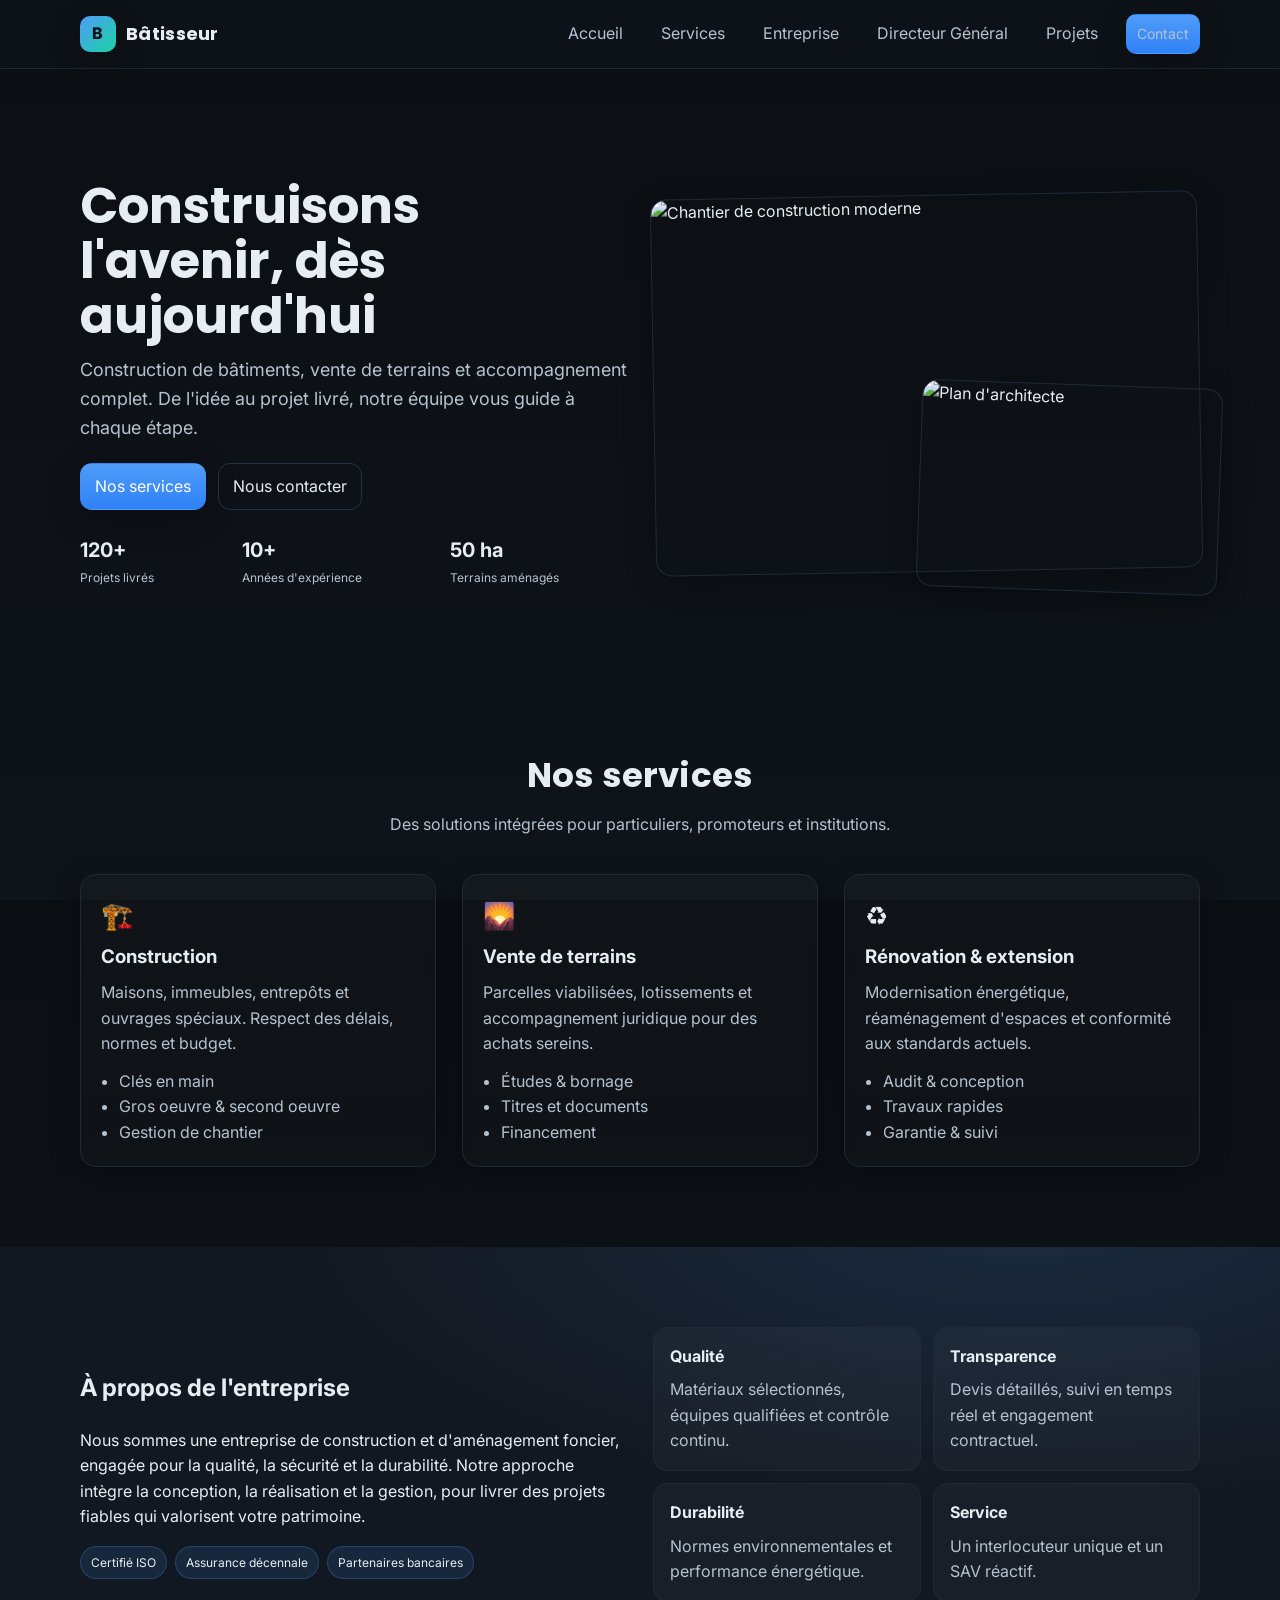
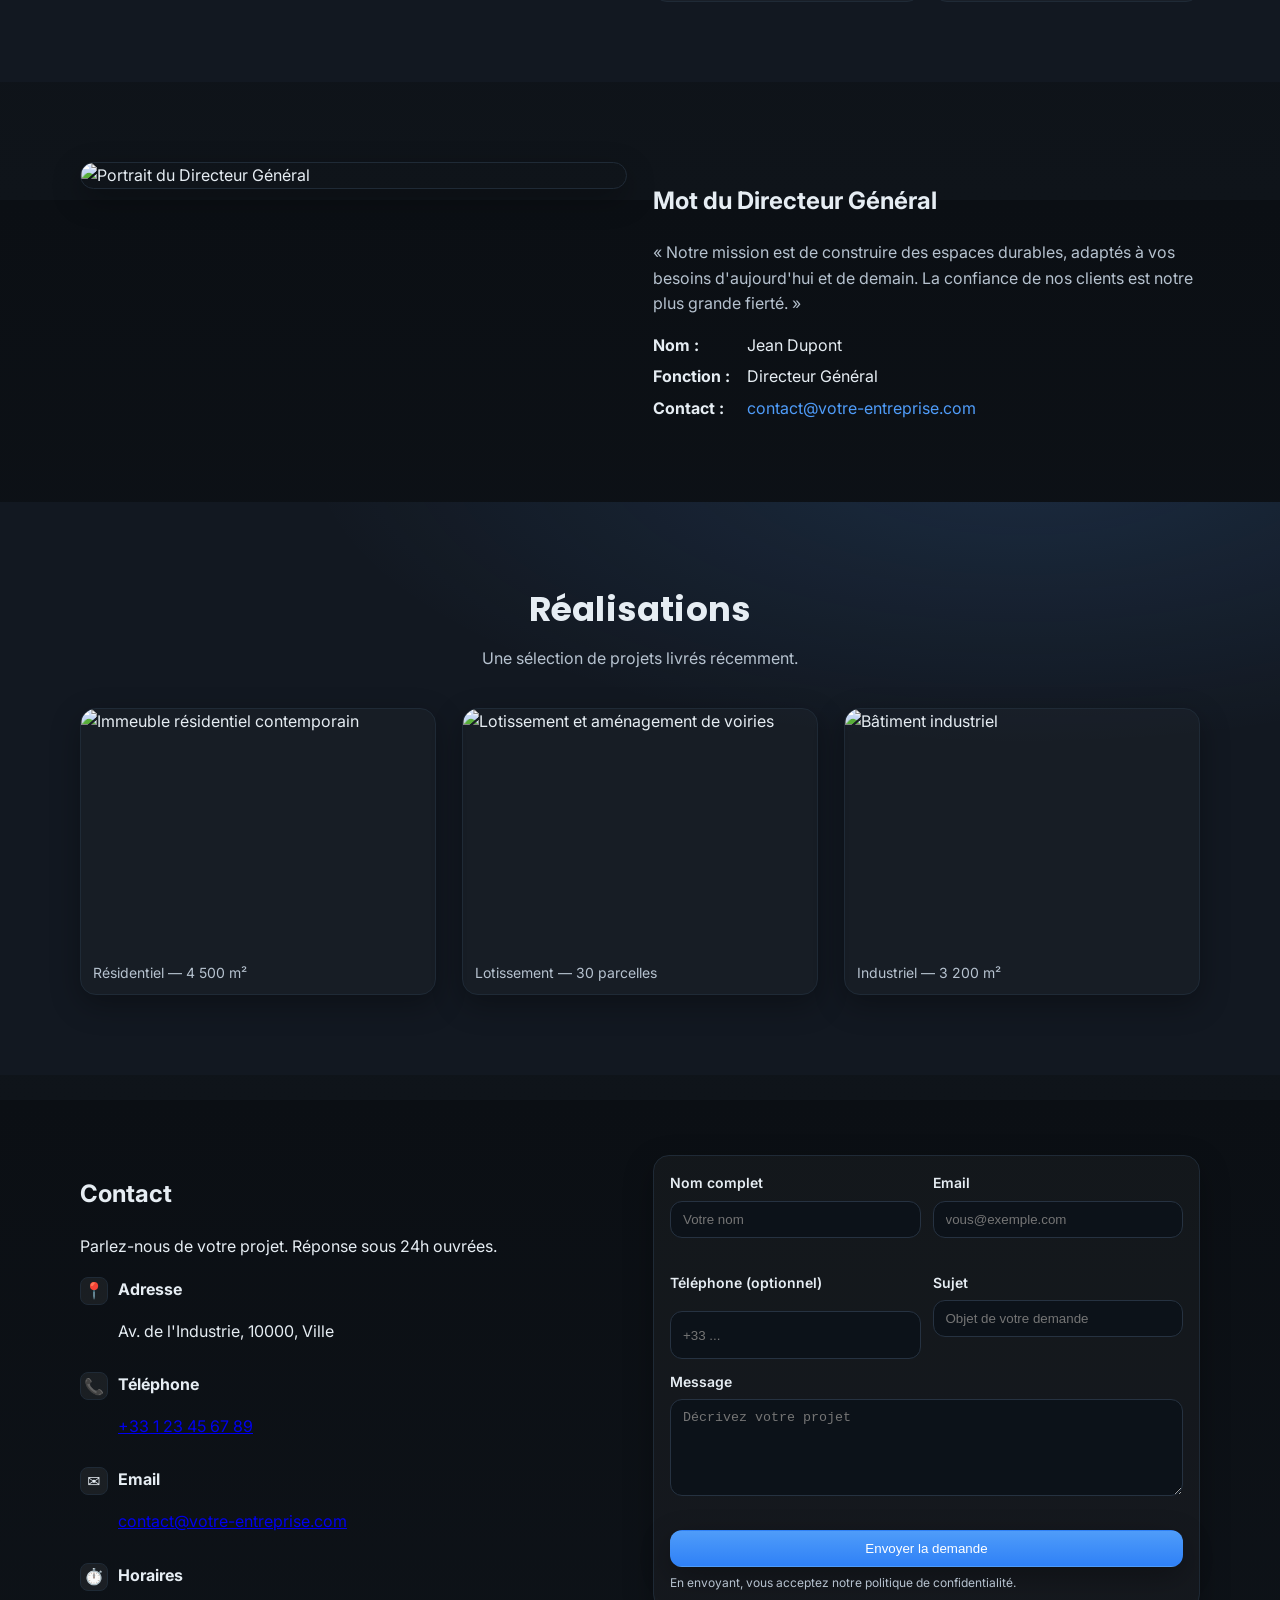
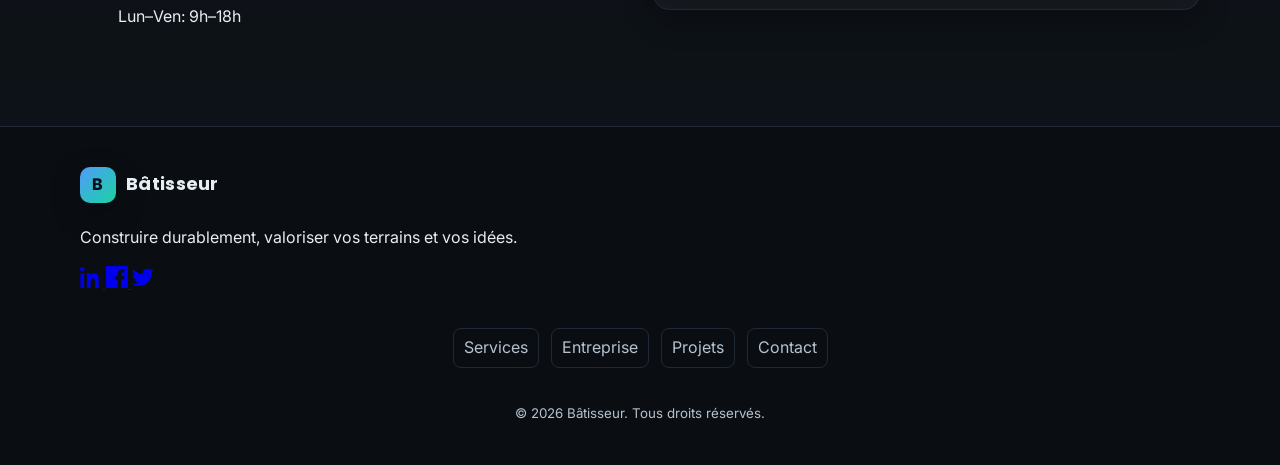
==== index.html @ 492c5fd3 "mise en place du site" ====
<!DOCTYPE html>
<html lang="fr">
  <head>
    <meta charset="utf-8" />
    <meta name="viewport" content="width=device-width, initial-scale=1" />
    <title>Bâtisseur — Construction & Vente de Terrains</title>
    <meta
      name="description"
      content="Entreprise de construction et vente de terrains. Projets clés en main, lotissements, rénovation et accompagnement de A à Z."
    />
    <meta
      property="og:title"
      content="Bâtisseur — Construction & Vente de Terrains"
    />
    <meta
      property="og:description"
      content="Entreprise de construction et vente de terrains. Projets clés en main, lotissements, rénovation et accompagnement de A à Z."
    />
    <meta property="og:type" content="website" />
    <meta property="og:locale" content="fr_FR" />
    <link rel="preconnect" href="https://fonts.googleapis.com" />
    <link rel="preconnect" href="https://fonts.gstatic.com" crossorigin />
    <link
      href="https://fonts.googleapis.com/css2?family=Inter:wght@400;500;600;700&family=Poppins:wght@600;700&display=swap"
      rel="stylesheet"
    />
    <link rel="stylesheet" href="styles.css" />
  </head>
  <body>
    <header class="site-header">
      <div class="container header-inner">
        <a href="#accueil" class="logo" aria-label="Bâtisseur Accueil">
          <span class="logo-mark">B</span>
          <span class="logo-text">Bâtisseur</span>
        </a>
        <nav class="nav" aria-label="Navigation principale">
          <button class="nav-toggle" aria-expanded="false" aria-controls="menu">
            ☰
          </button>
          <ul id="menu" class="nav-list">
            <li><a href="#accueil">Accueil</a></li>
            <li><a href="#services">Services</a></li>
            <li><a href="#entreprise">Entreprise</a></li>
            <li><a href="#dg">Directeur Général</a></li>
            <li><a href="#projets">Projets</a></li>
            <li>
              <a href="#contact" class="btn btn-primary btn-small">Contact</a>
            </li>
          </ul>
        </nav>
      </div>
    </header>

    <main>
      <section id="accueil" class="hero section">
        <div class="container grid grid-2">
          <div class="hero-text">
            <h1>Construisons l'avenir, dès aujourd'hui</h1>
            <p>
              Construction de bâtiments, vente de terrains et accompagnement
              complet. De l'idée au projet livré, notre équipe vous guide à
              chaque étape.
            </p>
            <div class="hero-cta">
              <a href="#services" class="btn btn-primary">Nos services</a>
              <a href="#contact" class="btn btn-outline">Nous contacter</a>
            </div>
            <ul class="hero-stats">
              <li><strong>120+</strong><span>Projets livrés</span></li>
              <li><strong>10+</strong><span>Années d'expérience</span></li>
              <li><strong>50 ha</strong><span>Terrains aménagés</span></li>
            </ul>
          </div>
          <div class="hero-media">
            <div class="media-card">
              <img
                src="https://images.unsplash.com/photo-1504307651254-35680f356dfd?q=80&w=1200&auto=format&fit=crop"
                alt="Chantier de construction moderne"
              />
            </div>
            <div class="media-card floating">
              <img
                src="https://images.unsplash.com/photo-1555854877-bab0e564b8d5?q=80&w=1200&auto=format&fit=crop"
                alt="Plan d'architecte"
              />
            </div>
          </div>
        </div>
      </section>

      <section id="services" class="section">
        <div class="container">
          <header class="section-header">
            <h2>Nos services</h2>
            <p>
              Des solutions intégrées pour particuliers, promoteurs et
              institutions.
            </p>
          </header>
          <div class="cards grid grid-3">
            <article class="card">
              <div class="card-icon">🏗️</div>
              <h3>Construction</h3>
              <p>
                Maisons, immeubles, entrepôts et ouvrages spéciaux. Respect des
                délais, normes et budget.
              </p>
              <ul class="card-list">
                <li>Clés en main</li>
                <li>Gros oeuvre & second oeuvre</li>
                <li>Gestion de chantier</li>
              </ul>
            </article>
            <article class="card">
              <div class="card-icon">🌄</div>
              <h3>Vente de terrains</h3>
              <p>
                Parcelles viabilisées, lotissements et accompagnement juridique
                pour des achats sereins.
              </p>
              <ul class="card-list">
                <li>Études & bornage</li>
                <li>Titres et documents</li>
                <li>Financement</li>
              </ul>
            </article>
            <article class="card">
              <div class="card-icon">♻️</div>
              <h3>Rénovation & extension</h3>
              <p>
                Modernisation énergétique, réaménagement d'espaces et conformité
                aux standards actuels.
              </p>
              <ul class="card-list">
                <li>Audit & conception</li>
                <li>Travaux rapides</li>
                <li>Garantie & suivi</li>
              </ul>
            </article>
          </div>
        </div>
      </section>

      <section id="entreprise" class="section section-alt">
        <div class="container grid grid-2">
          <div>
            <h2>À propos de l'entreprise</h2>
            <p>
              Nous sommes une entreprise de construction et d'aménagement
              foncier, engagée pour la qualité, la sécurité et la durabilité.
              Notre approche intègre la conception, la réalisation et la
              gestion, pour livrer des projets fiables qui valorisent votre
              patrimoine.
            </p>
            <div class="badges">
              <span class="badge">Certifié ISO</span>
              <span class="badge">Assurance décennale</span>
              <span class="badge">Partenaires bancaires</span>
            </div>
          </div>
          <div class="feature-boxes">
            <div class="feature-box">
              <h4>Qualité</h4>
              <p>
                Matériaux sélectionnés, équipes qualifiées et contrôle continu.
              </p>
            </div>
            <div class="feature-box">
              <h4>Transparence</h4>
              <p>
                Devis détaillés, suivi en temps réel et engagement contractuel.
              </p>
            </div>
            <div class="feature-box">
              <h4>Durabilité</h4>
              <p>Normes environnementales et performance énergétique.</p>
            </div>
            <div class="feature-box">
              <h4>Service</h4>
              <p>Un interlocuteur unique et un SAV réactif.</p>
            </div>
          </div>
        </div>
      </section>

      <section id="dg" class="section">
        <div class="container grid grid-2 dg-grid">
          <div class="dg-photo">
            <img
              src="https://images.unsplash.com/photo-1607746882042-944635dfe10e?q=80&w=1200&auto=format&fit=crop"
              alt="Portrait du Directeur Général"
            />
          </div>
          <div class="dg-bio">
            <h2>Mot du Directeur Général</h2>
            <p>
              « Notre mission est de construire des espaces durables, adaptés à
              vos besoins d'aujourd'hui et de demain. La confiance de nos
              clients est notre plus grande fierté. »
            </p>
            <div class="dg-meta">
              <div>
                <strong>Nom :</strong>
                <span>Jean Dupont</span>
              </div>
              <div>
                <strong>Fonction :</strong>
                <span>Directeur Général</span>
              </div>
              <div>
                <strong>Contact :</strong>
                <a href="mailto:contact@votre-entreprise.com"
                  >contact@votre-entreprise.com</a
                >
              </div>
            </div>
          </div>
        </div>
      </section>

      <section id="projets" class="section section-alt">
        <div class="container">
          <header class="section-header">
            <h2>Réalisations</h2>
            <p>Une sélection de projets livrés récemment.</p>
          </header>
          <div class="projects grid grid-3">
            <figure class="project-card">
              <img
                src="https://images.unsplash.com/photo-1502003148287-a82ef80a6abc?q=80&w=1200&auto=format&fit=crop"
                alt="Immeuble résidentiel contemporain"
              />
              <figcaption>Résidentiel — 4 500 m²</figcaption>
            </figure>
            <figure class="project-card">
              <img
                src="https://images.unsplash.com/photo-1487956382158-bb926046304a?q=80&w=1200&auto=format&fit=crop"
                alt="Lotissement et aménagement de voiries"
              />
              <figcaption>Lotissement — 30 parcelles</figcaption>
            </figure>
            <figure class="project-card">
              <img
                src="https://images.unsplash.com/photo-1582582482726-80a64cda9a4d?q=80&w=1200&auto=format&fit=crop"
                alt="Bâtiment industriel"
              />
              <figcaption>Industriel — 3 200 m²</figcaption>
            </figure>
          </div>
        </div>
      </section>

      <section id="contact" class="section">
        <div class="container grid grid-2 contact-grid">
          <div>
            <h2>Contact</h2>
            <p>Parlez-nous de votre projet. Réponse sous 24h ouvrées.</p>
            <ul class="contact-infos">
              <li>
                <span class="ci-icon">📍</span>
                <div>
                  <strong>Adresse</strong>
                  <p>Av. de l'Industrie, 10000, Ville</p>
                </div>
              </li>
              <li>
                <span class="ci-icon">📞</span>
                <div>
                  <strong>Téléphone</strong>
                  <p><a href="tel:+33123456789">+33 1 23 45 67 89</a></p>
                </div>
              </li>
              <li>
                <span class="ci-icon">✉️</span>
                <div>
                  <strong>Email</strong>
                  <p>
                    <a href="mailto:contact@votre-entreprise.com"
                      >contact@votre-entreprise.com</a
                    >
                  </p>
                </div>
              </li>
              <li>
                <span class="ci-icon">⏱️</span>
                <div>
                  <strong>Horaires</strong>
                  <p>Lun–Ven: 9h–18h</p>
                </div>
              </li>
            </ul>
          </div>
          <div>
            <form id="contact-form" class="contact-form" novalidate>
              <div class="form-row">
                <div class="form-field">
                  <label for="name">Nom complet</label>
                  <input
                    id="name"
                    name="name"
                    type="text"
                    placeholder="Votre nom"
                    required
                  />
                  <small class="error" aria-live="polite"></small>
                </div>
                <div class="form-field">
                  <label for="email">Email</label>
                  <input
                    id="email"
                    name="email"
                    type="email"
                    placeholder="vous@exemple.com"
                    required
                  />
                  <small class="error" aria-live="polite"></small>
                </div>
              </div>
              <div class="form-row">
                <div class="form-field">
                  <label for="phone">Téléphone (optionnel)</label>
                  <input
                    id="phone"
                    name="phone"
                    type="tel"
                    placeholder="+33 ..."
                  />
                </div>
                <div class="form-field">
                  <label for="subject">Sujet</label>
                  <input
                    id="subject"
                    name="subject"
                    type="text"
                    placeholder="Objet de votre demande"
                    required
                  />
                  <small class="error" aria-live="polite"></small>
                </div>
              </div>
              <div class="form-field">
                <label for="message">Message</label>
                <textarea
                  id="message"
                  name="message"
                  rows="5"
                  placeholder="Décrivez votre projet"
                  required
                ></textarea>
                <small class="error" aria-live="polite"></small>
              </div>
              <button type="submit" class="btn btn-primary btn-block">
                Envoyer la demande
              </button>
              <p class="form-note">
                En envoyant, vous acceptez notre politique de confidentialité.
              </p>
            </form>
          </div>
        </div>
      </section>
    </main>

    <footer class="site-footer">
      <div class="container footer-grid">
        <div>
          <div class="logo logo-footer">
            <span class="logo-mark">B</span>
            <span class="logo-text">Bâtisseur</span>
          </div>
          <p>Construire durablement, valoriser vos terrains et vos idées.</p>
          <div class="socials" aria-label="Réseaux sociaux">
            <a href="#" aria-label="LinkedIn" title="LinkedIn">
              <svg
                width="22"
                height="22"
                viewBox="0 0 24 24"
                fill="currentColor"
                aria-hidden="true"
              >
                <path
                  d="M4.98 3.5C4.98 4.88 3.86 6 2.5 6S0 4.88 0 3.5 1.12 1 2.5 1s2.48 1.12 2.48 2.5zM.5 8h4V24h-4V8zm7.5 0h3.8v2.2h.05c.53-1 1.83-2.2 3.77-2.2 4.03 0 4.78 2.65 4.78 6.1V24h-4v-6.7c0-1.6-.03-3.7-2.25-3.7-2.26 0-2.6 1.76-2.6 3.58V24h-4V8z"
                />
              </svg>
            </a>
            <a href="#" aria-label="Facebook" title="Facebook">
              <svg
                width="22"
                height="22"
                viewBox="0 0 24 24"
                fill="currentColor"
                aria-hidden="true"
              >
                <path
                  d="M22.675 0H1.325C.593 0 0 .593 0 1.326v21.348C0 23.407.593 24 1.325 24h11.49V14.706H9.691v-3.62h3.124V8.413c0-3.1 1.893-4.788 4.659-4.788 1.325 0 2.463.099 2.795.143v3.24l-1.918.001c-1.504 0-1.795.715-1.795 1.763v2.313h3.588l-.467 3.62h-3.12V24h6.116C23.407 24 24 23.407 24 22.674V1.326C24 .593 23.407 0 22.675 0z"
                />
              </svg>
            </a>
            <a href="#" aria-label="Twitter" title="Twitter">
              <svg
                width="22"
                height="22"
                viewBox="0 0 24 24"
                fill="currentColor"
                aria-hidden="true"
              >
                <path
                  d="M24 4.557a9.83 9.83 0 0 1-2.828.775A4.932 4.932 0 0 0 23.337 3c-.951.564-2.005.974-3.127 1.195A4.916 4.916 0 0 0 16.616 3c-2.72 0-4.924 2.205-4.924 4.924 0 .386.044.76.127 1.122C7.728 8.89 4.1 6.92 1.671 3.905a4.822 4.822 0 0 0-.666 2.475c0 1.708.87 3.213 2.19 4.096a4.903 4.903 0 0 1-2.23-.616v.062c0 2.385 1.697 4.374 3.95 4.827a4.935 4.935 0 0 1-2.224.084c.626 1.953 2.444 3.376 4.6 3.417A9.867 9.867 0 0 1 0 19.54a13.94 13.94 0 0 0 7.548 2.212c9.057 0 14.01-7.507 14.01-14.01 0-.214-.005-.426-.014-.637A10.01 10.01 0 0 0 24 4.557z"
                />
              </svg>
            </a>
          </div>
        </div>
        <div class="footer-links">
          <a href="#services">Services</a>
          <a href="#entreprise">Entreprise</a>
          <a href="#projets">Projets</a>
          <a href="#contact">Contact</a>
        </div>
        <div class="footer-bottom">
          <small
            >© <span id="year"></span> Bâtisseur. Tous droits réservés.</small
          >
        </div>
      </div>
    </footer>

    <script src="script.js"></script>
  </body>
</html>
---- styles.css ----
/* Variables */
:root {
  --bg: #0b0f14;
  --bg-alt: #0f141a;
  --surface: #121821;
  --text: #e6edf3;
  --text-dim: #b6c2cf;
  --primary: #4f9cf9;
  --primary-600: #2f81f7;
  --accent: #19d3a2;
  --muted: #263241;
  --border: #1f2a36;
  --success: #2ecc71;
  --warning: #f39c12;
  --danger: #e74c3c;
  --shadow: 0 10px 30px rgba(0, 0, 0, 0.3);
}

* {
  box-sizing: border-box;
}
html,
body {
  height: 100%;
}
body {
  margin: 0;
  font-family: Inter, system-ui, -apple-system, Segoe UI, Roboto, sans-serif;
  color: var(--text);
  background: linear-gradient(180deg, var(--bg), var(--bg-alt));
  line-height: 1.6;
}
img {
  max-width: 100%;
  height: auto;
  display: block;
}

.container {
  width: min(1120px, 92%);
  margin-inline: auto;
}
.section {
  padding: 80px 0;
}
.section-alt {
  background: radial-gradient(
      1200px 500px at 80% -10%,
      rgba(79, 156, 249, 0.15),
      transparent 60%
    ),
    var(--surface);
}
.section-header {
  text-align: center;
  margin-bottom: 36px;
}
.section-header h2 {
  font-family: Poppins, Inter, sans-serif;
  font-size: 34px;
  margin: 0 0 10px;
  letter-spacing: 0.2px;
}
.section-header p {
  color: var(--text-dim);
  margin: 0;
}

/* Header */
.site-header {
  position: sticky;
  top: 0;
  z-index: 50;
  background: rgba(15, 20, 26, 0.75);
  -webkit-backdrop-filter: blur(10px);
  backdrop-filter: blur(10px);
  border-bottom: 1px solid var(--border);
}
.header-inner {
  display: flex;
  align-items: center;
  justify-content: space-between;
  padding: 14px 0;
}
.logo {
  display: inline-flex;
  align-items: center;
  gap: 10px;
  color: var(--text);
  text-decoration: none;
  font-weight: 700;
  letter-spacing: 0.3px;
}
.logo-mark {
  display: grid;
  place-items: center;
  width: 36px;
  height: 36px;
  background: linear-gradient(135deg, var(--primary), var(--accent));
  color: #081019;
  border-radius: 10px;
  box-shadow: var(--shadow);
  font-weight: 800;
}
.logo-text {
  font-family: Poppins, Inter, sans-serif;
  font-size: 18px;
}

.nav-toggle {
  display: none;
  background: none;
  border: none;
  color: var(--text);
  font-size: 22px;
}
.nav-list {
  list-style: none;
  display: flex;
  gap: 18px;
  margin: 0;
  padding: 0;
  align-items: center;
}
.nav-list a {
  color: var(--text-dim);
  text-decoration: none;
  padding: 8px 10px;
  border-radius: 10px;
  transition: 200ms ease;
}
.nav-list a:hover {
  color: var(--text);
  background: rgba(255, 255, 255, 0.06);
}

/* Hero */
.hero {
  padding-top: 110px;
}
.grid {
  display: grid;
  gap: 26px;
}
.grid-2 {
  grid-template-columns: repeat(2, minmax(0, 1fr));
  align-items: center;
}
.grid-3 {
  grid-template-columns: repeat(3, minmax(0, 1fr));
}

.hero-text h1 {
  font-family: Poppins, Inter, sans-serif;
  font-size: clamp(32px, 4.5vw, 50px);
  margin: 0 0 12px;
  line-height: 1.1;
}
.hero-text p {
  color: var(--text-dim);
  margin: 0 0 20px;
  font-size: 18px;
}
.hero-cta {
  display: flex;
  gap: 12px;
  margin-bottom: 24px;
}
.hero-stats {
  display: grid;
  grid-template-columns: repeat(3, auto);
  gap: 20px;
  padding: 0;
  margin: 0;
  list-style: none;
}
.hero-stats li {
  display: grid;
  gap: 2px;
}
.hero-stats strong {
  font-size: 20px;
}
.hero-stats span {
  color: var(--text-dim);
  font-size: 12px;
}

.hero-media {
  position: relative;
}
.media-card {
  border-radius: 16px;
  overflow: hidden;
  border: 1px solid var(--border);
  box-shadow: var(--shadow);
  transform: rotate(-1deg);
}
.media-card img {
  aspect-ratio: 16/11;
  object-fit: cover;
}
.media-card.floating {
  position: absolute;
  right: -20px;
  bottom: -20px;
  width: 55%;
  transform: rotate(2deg);
}

/* Cards */
.cards {
  margin-top: 16px;
}
.card {
  background: linear-gradient(
    180deg,
    rgba(255, 255, 255, 0.02),
    rgba(255, 255, 255, 0.01)
  );
  border: 1px solid var(--border);
  border-radius: 16px;
  padding: 20px;
  box-shadow: var(--shadow);
  transition: transform 220ms ease, border-color 220ms ease;
}
.card:hover {
  transform: translateY(-4px);
  border-color: rgba(79, 156, 249, 0.45);
}
.card-icon {
  font-size: 26px;
}
.card h3 {
  margin: 6px 0 8px;
}
.card p {
  color: var(--text-dim);
  margin: 0 0 12px;
}
.card-list {
  margin: 0;
  padding-left: 18px;
  color: var(--text-dim);
}

/* Company */
.badges {
  display: flex;
  flex-wrap: wrap;
  gap: 8px;
  margin-top: 16px;
}
.badge {
  background: rgba(79, 156, 249, 0.12);
  color: var(--text);
  padding: 6px 10px;
  border: 1px solid rgba(79, 156, 249, 0.25);
  border-radius: 100px;
  font-size: 12px;
}

.feature-boxes {
  display: grid;
  grid-template-columns: repeat(2, minmax(0, 1fr));
  gap: 12px;
}
.feature-box {
  background: rgba(255, 255, 255, 0.03);
  border: 1px solid var(--border);
  border-radius: 14px;
  padding: 16px;
}
.feature-box h4 {
  margin: 0 0 8px;
  font-size: 16px;
}
.feature-box p {
  color: var(--text-dim);
  margin: 0;
}

/* DG */
.dg-grid {
  align-items: start;
}
.dg-photo img {
  border-radius: 16px;
  border: 1px solid var(--border);
  box-shadow: var(--shadow);
}
.dg-bio p {
  color: var(--text-dim);
}
.dg-meta {
  display: grid;
  gap: 6px;
  margin-top: 14px;
}
.dg-meta strong {
  display: inline-block;
  width: 90px;
  color: var(--text);
}
.dg-meta a {
  color: var(--primary);
  text-decoration: none;
}

/* Projects */
.projects {
  margin-top: 16px;
}
.project-card {
  margin: 0;
  border-radius: 16px;
  overflow: hidden;
  border: 1px solid var(--border);
  background: rgba(255, 255, 255, 0.02);
  box-shadow: var(--shadow);
}
.project-card img {
  aspect-ratio: 16/11;
  object-fit: cover;
}
.project-card figcaption {
  padding: 10px 12px;
  color: var(--text-dim);
  font-size: 14px;
}

/* Contact */
.contact-grid {
  align-items: start;
}
.contact-infos {
  list-style: none;
  margin: 18px 0 0;
  padding: 0;
  display: grid;
  gap: 12px;
}
.contact-infos li {
  display: grid;
  grid-template-columns: 28px 1fr;
  gap: 10px;
  align-items: start;
}
.ci-icon {
  width: 28px;
  height: 28px;
  display: inline-grid;
  place-items: center;
  background: rgba(255, 255, 255, 0.06);
  border: 1px solid var(--border);
  border-radius: 8px;
}

.contact-form {
  background: rgba(255, 255, 255, 0.03);
  border: 1px solid var(--border);
  border-radius: 16px;
  padding: 16px;
  box-shadow: var(--shadow);
}
.form-row {
  display: grid;
  grid-template-columns: repeat(2, minmax(0, 1fr));
  gap: 12px;
}
.form-field {
  display: grid;
  gap: 6px;
  margin-bottom: 12px;
}
label {
  font-weight: 600;
  font-size: 14px;
}
input,
textarea {
  background: #0c1219;
  border: 1px solid var(--muted);
  color: var(--text);
  padding: 10px 12px;
  border-radius: 12px;
  outline: none;
  transition: border-color 160ms ease, box-shadow 160ms ease;
}
input:focus,
textarea:focus {
  border-color: var(--primary);
  box-shadow: 0 0 0 3px rgba(79, 156, 249, 0.2);
}
.error {
  color: #ff7b7b;
  min-height: 16px;
  font-size: 12px;
}
.form-note {
  color: var(--text-dim);
  font-size: 12px;
  margin: 6px 0 0;
}

/* Buttons */
.btn {
  display: inline-flex;
  align-items: center;
  justify-content: center;
  gap: 8px;
  border-radius: 12px;
  padding: 10px 14px;
  text-decoration: none;
  border: 1px solid transparent;
  white-space: nowrap;
}
.btn-small {
  padding: 8px 12px;
  font-size: 14px;
}
.btn-block {
  width: 100%;
}
.btn-primary {
  background: linear-gradient(180deg, var(--primary), var(--primary-600));
  color: #fff;
  box-shadow: var(--shadow);
}
.btn-outline {
  background: transparent;
  color: var(--text);
  border-color: var(--muted);
}
.btn:hover {
  filter: brightness(1.05);
}

/* Footer */
.site-footer {
  background: #0a0e13;
  border-top: 1px solid var(--border);
  padding: 40px 0;
}
.footer-grid {
  display: grid;
  gap: 14px;
}
.logo-footer {
  margin-bottom: 6px;
}
.footer-links {
  display: flex;
  flex-wrap: wrap;
  gap: 12px;
  justify-content: center;
  margin: 18px 0;
}
.footer-links a {
  color: var(--text-dim);
  text-decoration: none;
  padding: 6px 10px;
  border-radius: 8px;
  border: 1px solid var(--border);
}
.footer-bottom {
  text-align: center;
  color: var(--text-dim);
}

/* Responsive */
@media (max-width: 900px) {
  .grid-3 {
    grid-template-columns: 1fr 1fr;
  }
  .media-card.floating {
    position: static;
    width: 100%;
    transform: none;
    margin-top: 12px;
  }
}
@media (max-width: 720px) {
  .grid-2 {
    grid-template-columns: 1fr;
  }
  .form-row {
    grid-template-columns: 1fr;
  }
  .nav-toggle {
    display: inline-flex;
  }
  .nav-list {
    position: absolute;
    right: 16px;
    top: 58px;
    background: var(--surface);
    border: 1px solid var(--border);
    border-radius: 12px;
    padding: 10px;
    display: none;
    flex-direction: column;
    gap: 6px;
    box-shadow: var(--shadow);
  }
  .nav-list.open {
    display: flex;
  }
}
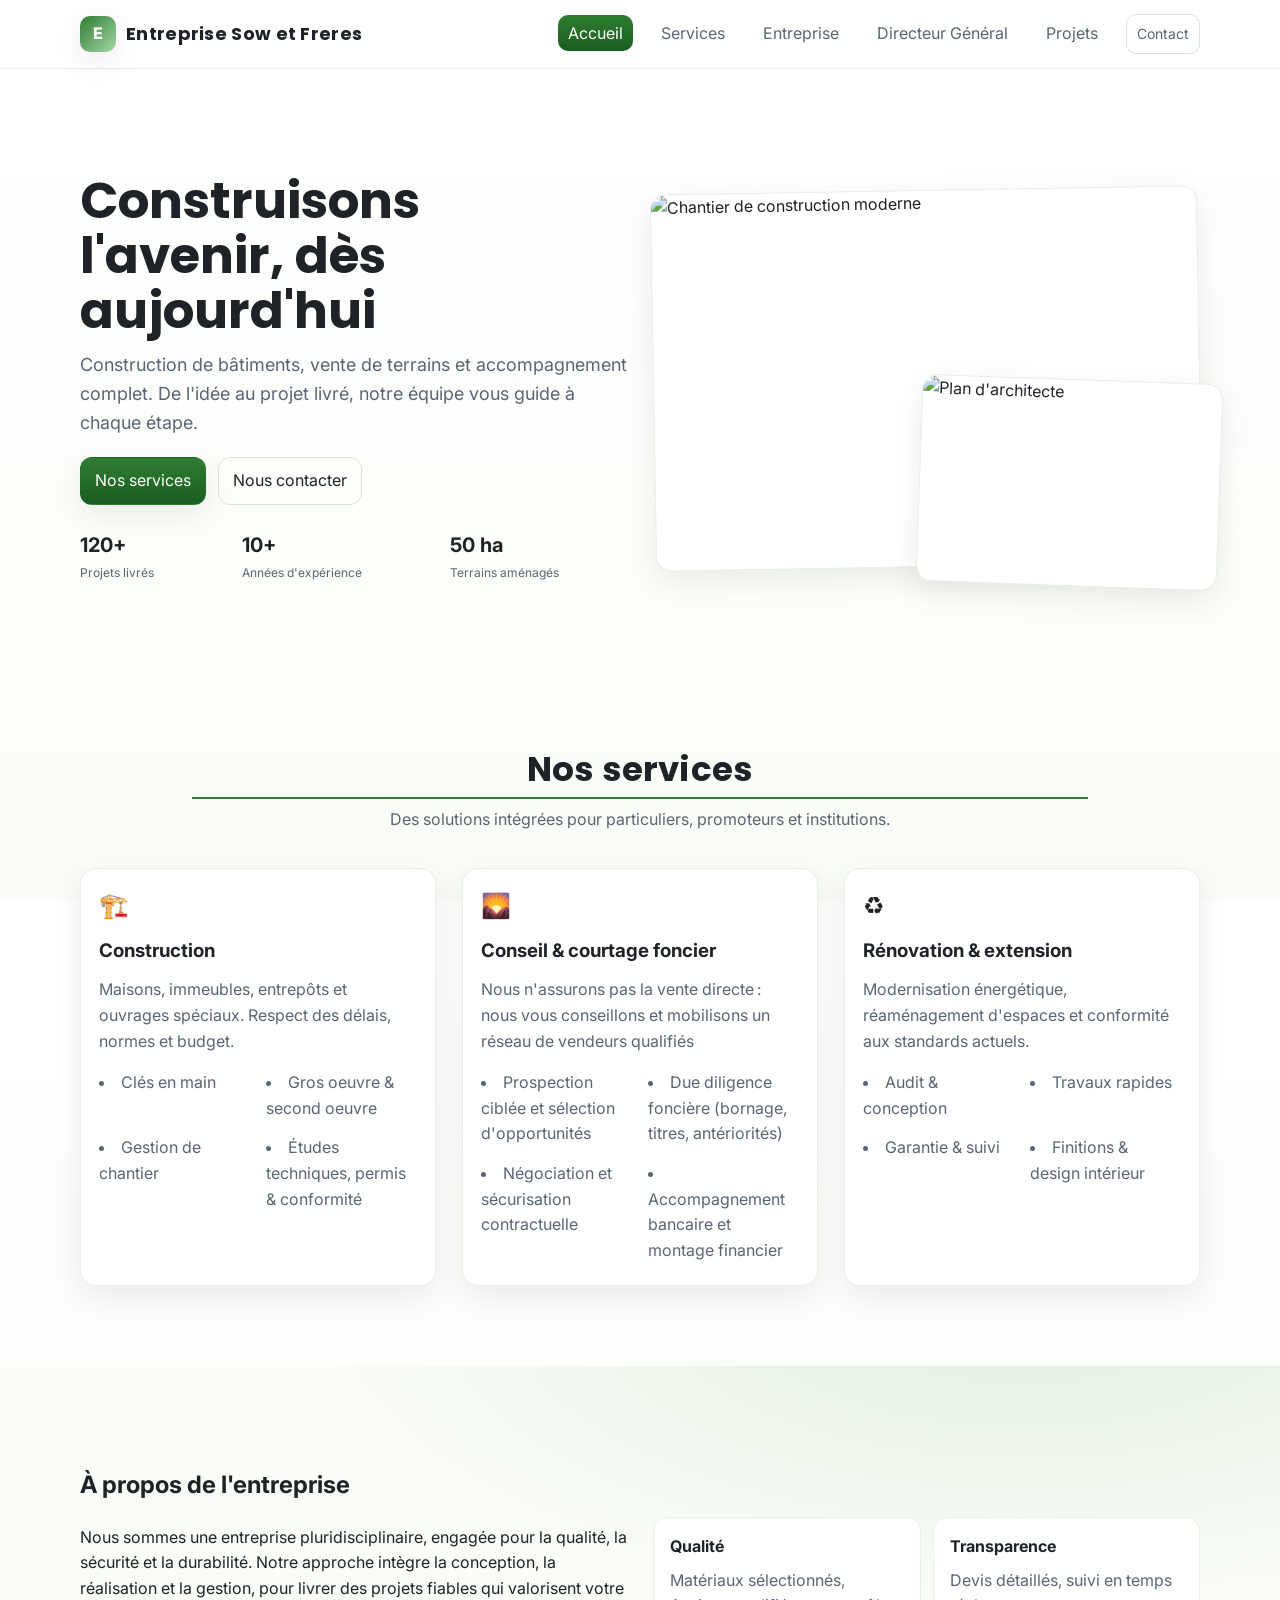
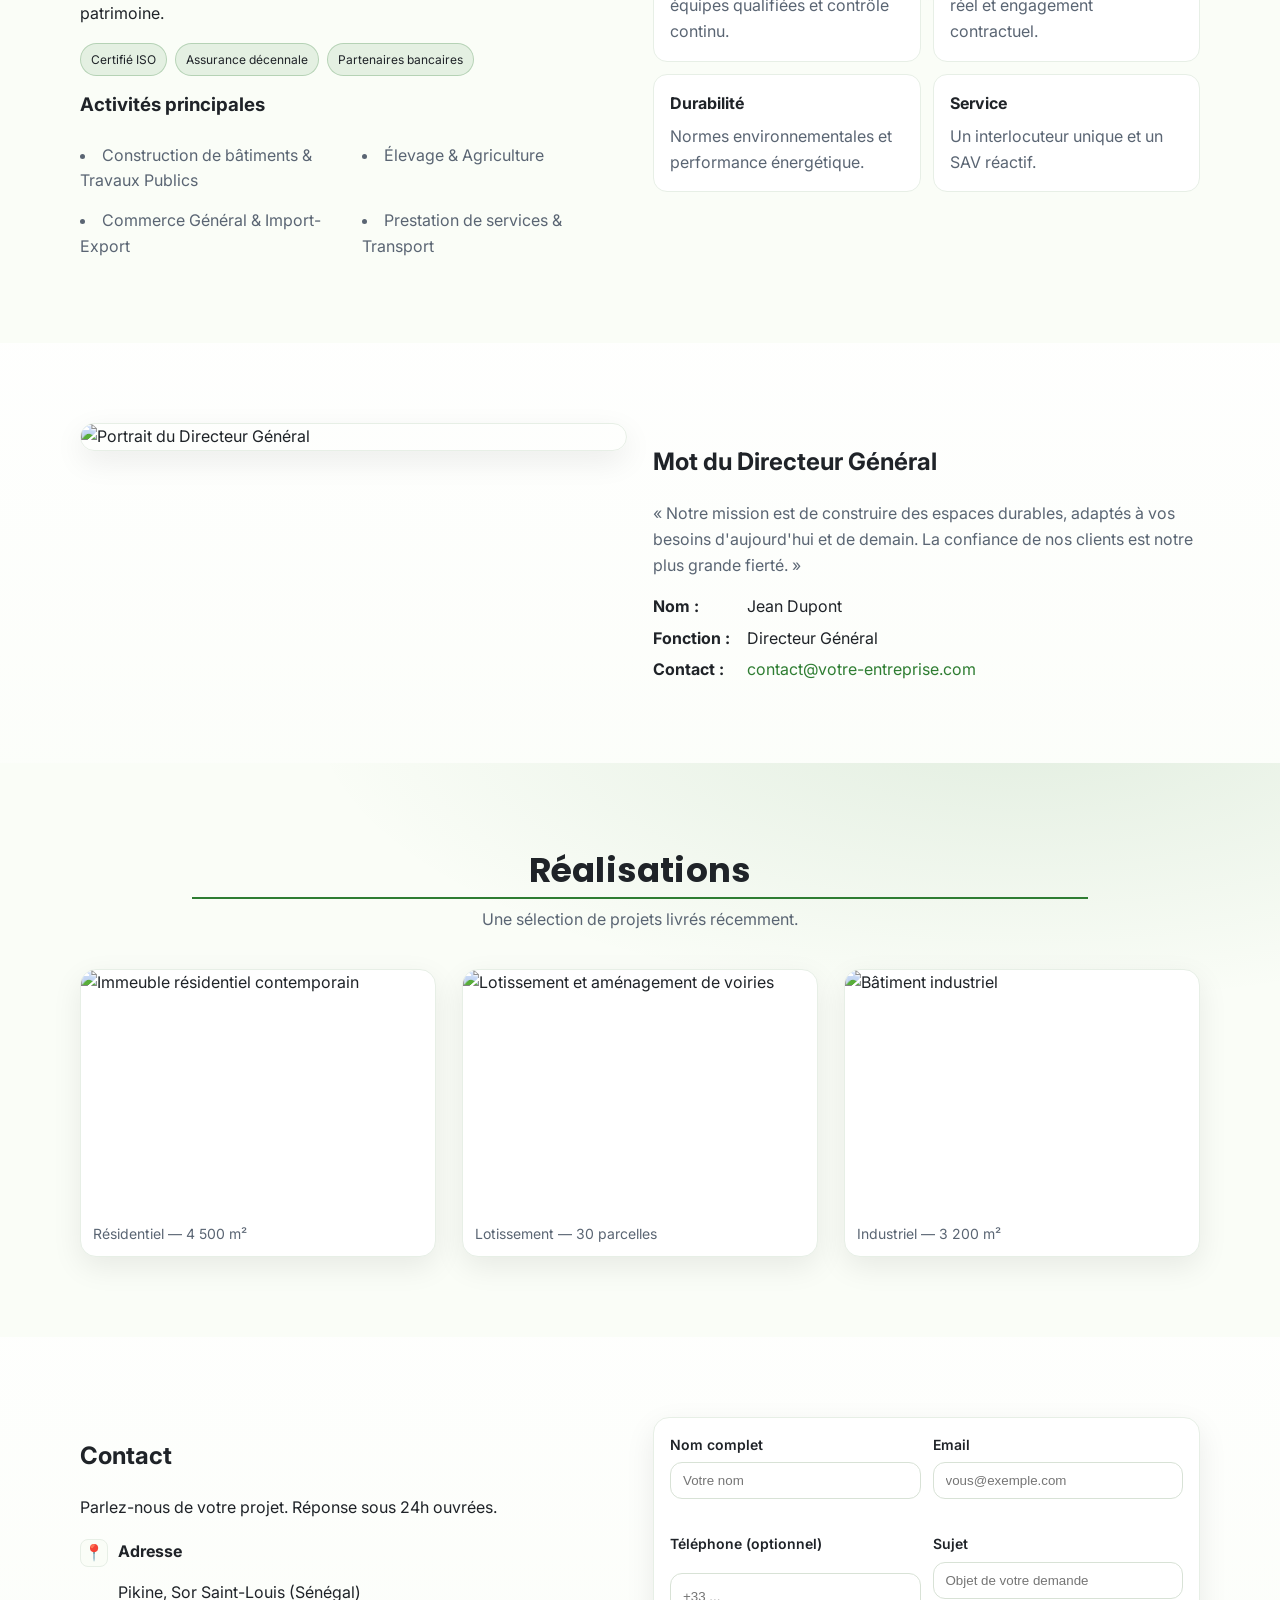
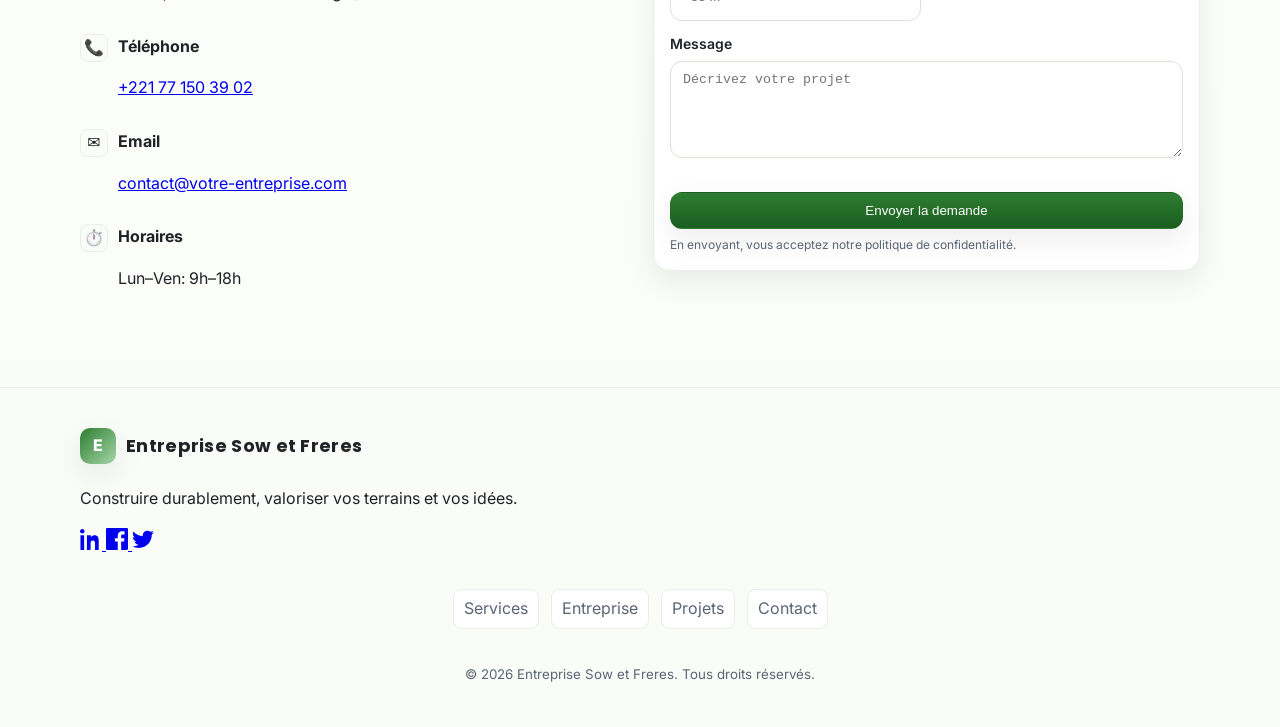
==== commit 06b748db: "changement design et infos" ====
--- a/index.html
+++ b/index.html
@@ -3,18 +3,21 @@
   <head>
     <meta charset="utf-8" />
     <meta name="viewport" content="width=device-width, initial-scale=1" />
-    <title>Bâtisseur — Construction & Vente de Terrains</title>
+    <title>
+      Entreprise Sow et Freres — Construction, TP, Élevage, Agriculture,
+      Commerce, Import-Export
+    </title>
     <meta
       name="description"
-      content="Entreprise de construction et vente de terrains. Projets clés en main, lotissements, rénovation et accompagnement de A à Z."
+      content="Entreprise Sow et Freres: Construction de bâtiments, Travaux Publics, Élevage, Agriculture, Commerce Général, Import-Export, Services et Transport."
     />
     <meta
       property="og:title"
-      content="Bâtisseur — Construction & Vente de Terrains"
+      content="Entreprise Sow et Freres — Construction, TP, Élevage, Agriculture, Commerce, Import-Export"
     />
     <meta
       property="og:description"
-      content="Entreprise de construction et vente de terrains. Projets clés en main, lotissements, rénovation et accompagnement de A à Z."
+      content="Construction de bâtiments, Travaux Publics, Élevage, Agriculture, Commerce Général, Import-Export, Services et Transport."
     />
     <meta property="og:type" content="website" />
     <meta property="og:locale" content="fr_FR" />
@@ -29,9 +32,13 @@
   <body>
     <header class="site-header">
       <div class="container header-inner">
-        <a href="#accueil" class="logo" aria-label="Bâtisseur Accueil">
-          <span class="logo-mark">B</span>
-          <span class="logo-text">Bâtisseur</span>
+        <a
+          href="#accueil"
+          class="logo"
+          aria-label="Entreprise Sow et Freres Accueil"
+        >
+          <span class="logo-mark">E</span>
+          <span class="logo-text">Entreprise Sow et Freres</span>
         </a>
         <nav class="nav" aria-label="Navigation principale">
           <button class="nav-toggle" aria-expanded="false" aria-controls="menu">
@@ -44,7 +51,7 @@
             <li><a href="#dg">Directeur Général</a></li>
             <li><a href="#projets">Projets</a></li>
             <li>
-              <a href="#contact" class="btn btn-primary btn-small">Contact</a>
+              <a href="#contact" class="btn btn-outline btn-small">Contact</a>
             </li>
           </ul>
         </nav>
@@ -109,19 +116,21 @@
                 <li>Clés en main</li>
                 <li>Gros oeuvre & second oeuvre</li>
                 <li>Gestion de chantier</li>
+                <li>Études techniques, permis & conformité</li>
               </ul>
             </article>
             <article class="card">
               <div class="card-icon">🌄</div>
-              <h3>Vente de terrains</h3>
+              <h3>Conseil & courtage foncier</h3>
               <p>
-                Parcelles viabilisées, lotissements et accompagnement juridique
-                pour des achats sereins.
+                Nous n'assurons pas la vente directe : nous vous conseillons et
+                mobilisons un réseau de vendeurs qualifiés
               </p>
               <ul class="card-list">
-                <li>Études & bornage</li>
-                <li>Titres et documents</li>
-                <li>Financement</li>
+                <li>Prospection ciblée et sélection d'opportunités</li>
+                <li>Due diligence foncière (bornage, titres, antériorités)</li>
+                <li>Négociation et sécurisation contractuelle</li>
+                <li>Accompagnement bancaire et montage financier</li>
               </ul>
             </article>
             <article class="card">
@@ -135,6 +144,8 @@
                 <li>Audit & conception</li>
                 <li>Travaux rapides</li>
                 <li>Garantie & suivi</li>
+
+                <li>Finitions & design intérieur</li>
               </ul>
             </article>
           </div>
@@ -146,17 +157,23 @@
           <div>
             <h2>À propos de l'entreprise</h2>
             <p>
-              Nous sommes une entreprise de construction et d'aménagement
-              foncier, engagée pour la qualité, la sécurité et la durabilité.
-              Notre approche intègre la conception, la réalisation et la
-              gestion, pour livrer des projets fiables qui valorisent votre
-              patrimoine.
+              Nous sommes une entreprise pluridisciplinaire, engagée pour la
+              qualité, la sécurité et la durabilité. Notre approche intègre la
+              conception, la réalisation et la gestion, pour livrer des projets
+              fiables qui valorisent votre patrimoine.
             </p>
             <div class="badges">
               <span class="badge">Certifié ISO</span>
               <span class="badge">Assurance décennale</span>
               <span class="badge">Partenaires bancaires</span>
             </div>
+            <h3 style="margin-top: 14px">Activités principales</h3>
+            <ul class="card-list">
+              <li>Construction de bâtiments & Travaux Publics</li>
+              <li>Élevage & Agriculture</li>
+              <li>Commerce Général & Import-Export</li>
+              <li>Prestation de services & Transport</li>
+            </ul>
           </div>
           <div class="feature-boxes">
             <div class="feature-box">
@@ -260,14 +277,14 @@
                 <span class="ci-icon">📍</span>
                 <div>
                   <strong>Adresse</strong>
-                  <p>Av. de l'Industrie, 10000, Ville</p>
+                  <p>Pikine, Sor Saint-Louis (Sénégal)</p>
                 </div>
               </li>
               <li>
                 <span class="ci-icon">📞</span>
                 <div>
                   <strong>Téléphone</strong>
-                  <p><a href="tel:+33123456789">+33 1 23 45 67 89</a></p>
+                  <p><a href="tel:+33123456789">+221 77 150 39 02</a></p>
                 </div>
               </li>
               <li>
@@ -365,8 +382,8 @@
       <div class="container footer-grid">
         <div>
           <div class="logo logo-footer">
-            <span class="logo-mark">B</span>
-            <span class="logo-text">Bâtisseur</span>
+            <span class="logo-mark">E</span>
+            <span class="logo-text">Entreprise Sow et Freres</span>
           </div>
           <p>Construire durablement, valoriser vos terrains et vos idées.</p>
           <div class="socials" aria-label="Réseaux sociaux">
@@ -419,7 +436,8 @@
         </div>
         <div class="footer-bottom">
           <small
-            >© <span id="year"></span> Bâtisseur. Tous droits réservés.</small
+            >© <span id="year"></span> Entreprise Sow et Freres. Tous droits
+            réservés.</small
           >
         </div>
       </div>
--- a/styles.css
+++ b/styles.css
@@ -1,19 +1,20 @@
 /* Variables */
 :root {
-  --bg: #0b0f14;
-  --bg-alt: #0f141a;
-  --surface: #121821;
-  --text: #e6edf3;
-  --text-dim: #b6c2cf;
-  --primary: #4f9cf9;
-  --primary-600: #2f81f7;
-  --accent: #19d3a2;
-  --muted: #263241;
-  --border: #1f2a36;
+  --bg: #ffffff;
+  --bg-alt: #fafdf7;
+  --surface: #ffffff;
+  --text: #1f2328;
+  --text-dim: #5a6573;
+  --primary: #2e7d32; /* green */
+  --primary-600: #1b5e20; /* darker green */
+  --accent: #a5d6a7; /* light green */
+  --muted: #d8e2d6;
+  --border: #e7efe6;
   --success: #2ecc71;
   --warning: #f39c12;
   --danger: #e74c3c;
-  --shadow: 0 10px 30px rgba(0, 0, 0, 0.3);
+  --shadow: 0 10px 30px rgba(0, 0, 0, 0.08);
+  --header-height: 64px;
 }
 
 * {
@@ -29,6 +30,7 @@
   color: var(--text);
   background: linear-gradient(180deg, var(--bg), var(--bg-alt));
   line-height: 1.6;
+  padding-top: var(--header-height);
 }
 img {
   max-width: 100%;
@@ -46,10 +48,10 @@
 .section-alt {
   background: radial-gradient(
       1200px 500px at 80% -10%,
-      rgba(79, 156, 249, 0.15),
+      rgba(46, 125, 50, 0.12),
       transparent 60%
     ),
-    var(--surface);
+    var(--bg-alt);
 }
 .section-header {
   text-align: center;
@@ -61,6 +63,19 @@
   margin: 0 0 10px;
   letter-spacing: 0.2px;
 }
+
+.section-header h2::after {
+  position: absolute;
+  content: "";
+  display: block;
+  width: 70%;
+  height: 2px;
+  background: var(--primary);
+  /* bottom: 2.5px; */
+  left: 0;
+  right: 0;
+  margin-inline: auto;
+}
 .section-header p {
   color: var(--text-dim);
   margin: 0;
@@ -68,13 +83,18 @@
 
 /* Header */
 .site-header {
-  position: sticky;
+  position: fixed;
   top: 0;
+  left: 0;
+  right: 0;
   z-index: 50;
-  background: rgba(15, 20, 26, 0.75);
+  background: rgba(255, 255, 255, 0.75);
   -webkit-backdrop-filter: blur(10px);
   backdrop-filter: blur(10px);
   border-bottom: 1px solid var(--border);
+}
+.site-header.scrolled {
+  box-shadow: 0 6px 20px rgba(0, 0, 0, 0.06);
 }
 .header-inner {
   display: flex;
@@ -97,7 +117,7 @@
   width: 36px;
   height: 36px;
   background: linear-gradient(135deg, var(--primary), var(--accent));
-  color: #081019;
+  color: #ffffff;
   border-radius: 10px;
   box-shadow: var(--shadow);
   font-weight: 800;
@@ -131,7 +151,13 @@
 }
 .nav-list a:hover {
   color: var(--text);
-  background: rgba(255, 255, 255, 0.06);
+  background: rgba(0, 0, 0, 0.06);
+}
+/* Active state for standard links (exclude button) */
+.nav-list a:not(.btn).active,
+.nav-list a:not(.btn)[aria-current="page"] {
+  color: #fff;
+  background: linear-gradient(180deg, var(--primary), var(--primary-600));
 }
 
 /* Hero */
@@ -195,6 +221,7 @@
   border: 1px solid var(--border);
   box-shadow: var(--shadow);
   transform: rotate(-1deg);
+  background: #fff;
 }
 .media-card img {
   aspect-ratio: 16/11;
@@ -211,37 +238,57 @@
 /* Cards */
 .cards {
   margin-top: 16px;
+  align-items: stretch;
 }
 .card {
-  background: linear-gradient(
-    180deg,
-    rgba(255, 255, 255, 0.02),
-    rgba(255, 255, 255, 0.01)
-  );
+  background: #ffffff;
   border: 1px solid var(--border);
   border-radius: 16px;
-  padding: 20px;
+  padding: 18px;
   box-shadow: var(--shadow);
   transition: transform 220ms ease, border-color 220ms ease;
+  height: 100%;
+  display: flex;
+  flex-direction: column;
+  gap: 8px;
 }
 .card:hover {
   transform: translateY(-4px);
-  border-color: rgba(79, 156, 249, 0.45);
+  border-color: rgba(46, 125, 50, 0.45);
 }
 .card-icon {
-  font-size: 26px;
+  font-size: 24px;
 }
 .card h3 {
-  margin: 6px 0 8px;
+  margin: 2px 0 4px;
 }
 .card p {
   color: var(--text-dim);
-  margin: 0 0 12px;
+  margin: 0;
+  display: -webkit-box;
+  -webkit-line-clamp: 3;
+  -webkit-box-orient: vertical;
+  overflow: hidden;
 }
 .card-list {
-  margin: 0;
+  margin: 4px 0 0;
   padding-left: 18px;
   color: var(--text-dim);
+}
+
+/* Make lists denser and reduce vertical height using grid columns on desktop */
+.card-list li {
+  margin: 4px 0;
+}
+@media (min-width: 900px) {
+  .card-list {
+    padding-left: 0;
+    list-style: disc inside;
+    display: grid;
+    grid-template-columns: 1fr 1fr;
+    column-gap: 16px;
+    row-gap: 6px;
+  }
 }
 
 /* Company */
@@ -252,10 +299,10 @@
   margin-top: 16px;
 }
 .badge {
-  background: rgba(79, 156, 249, 0.12);
+  background: rgba(46, 125, 50, 0.1);
   color: var(--text);
   padding: 6px 10px;
-  border: 1px solid rgba(79, 156, 249, 0.25);
+  border: 1px solid rgba(46, 125, 50, 0.25);
   border-radius: 100px;
   font-size: 12px;
 }
@@ -266,7 +313,7 @@
   gap: 12px;
 }
 .feature-box {
-  background: rgba(255, 255, 255, 0.03);
+  background: #ffffff;
   border: 1px solid var(--border);
   border-radius: 14px;
   padding: 16px;
@@ -316,7 +363,7 @@
   border-radius: 16px;
   overflow: hidden;
   border: 1px solid var(--border);
-  background: rgba(255, 255, 255, 0.02);
+  background: #ffffff;
   box-shadow: var(--shadow);
 }
 .project-card img {
@@ -351,13 +398,13 @@
   height: 28px;
   display: inline-grid;
   place-items: center;
-  background: rgba(255, 255, 255, 0.06);
+  background: var(--bg-alt);
   border: 1px solid var(--border);
   border-radius: 8px;
 }
 
 .contact-form {
-  background: rgba(255, 255, 255, 0.03);
+  background: #ffffff;
   border: 1px solid var(--border);
   border-radius: 16px;
   padding: 16px;
@@ -379,7 +426,7 @@
 }
 input,
 textarea {
-  background: #0c1219;
+  background: #ffffff;
   border: 1px solid var(--muted);
   color: var(--text);
   padding: 10px 12px;
@@ -390,10 +437,10 @@
 input:focus,
 textarea:focus {
   border-color: var(--primary);
-  box-shadow: 0 0 0 3px rgba(79, 156, 249, 0.2);
+  box-shadow: 0 0 0 3px rgba(46, 125, 50, 0.18);
 }
 .error {
-  color: #ff7b7b;
+  color: #b42318;
   min-height: 16px;
   font-size: 12px;
 }
@@ -435,10 +482,14 @@
 .btn:hover {
   filter: brightness(1.05);
 }
+/* Ensure primary buttons remain white even after visit */
+.btn-primary:visited {
+  color: #fff;
+}
 
 /* Footer */
 .site-footer {
-  background: #0a0e13;
+  background: var(--bg-alt);
   border-top: 1px solid var(--border);
   padding: 40px 0;
 }
@@ -462,6 +513,7 @@
   padding: 6px 10px;
   border-radius: 8px;
   border: 1px solid var(--border);
+  background: #fff;
 }
 .footer-bottom {
   text-align: center;
@@ -493,7 +545,7 @@
   .nav-list {
     position: absolute;
     right: 16px;
-    top: 58px;
+    top: calc(var(--header-height) - 6px);
     background: var(--surface);
     border: 1px solid var(--border);
     border-radius: 12px;
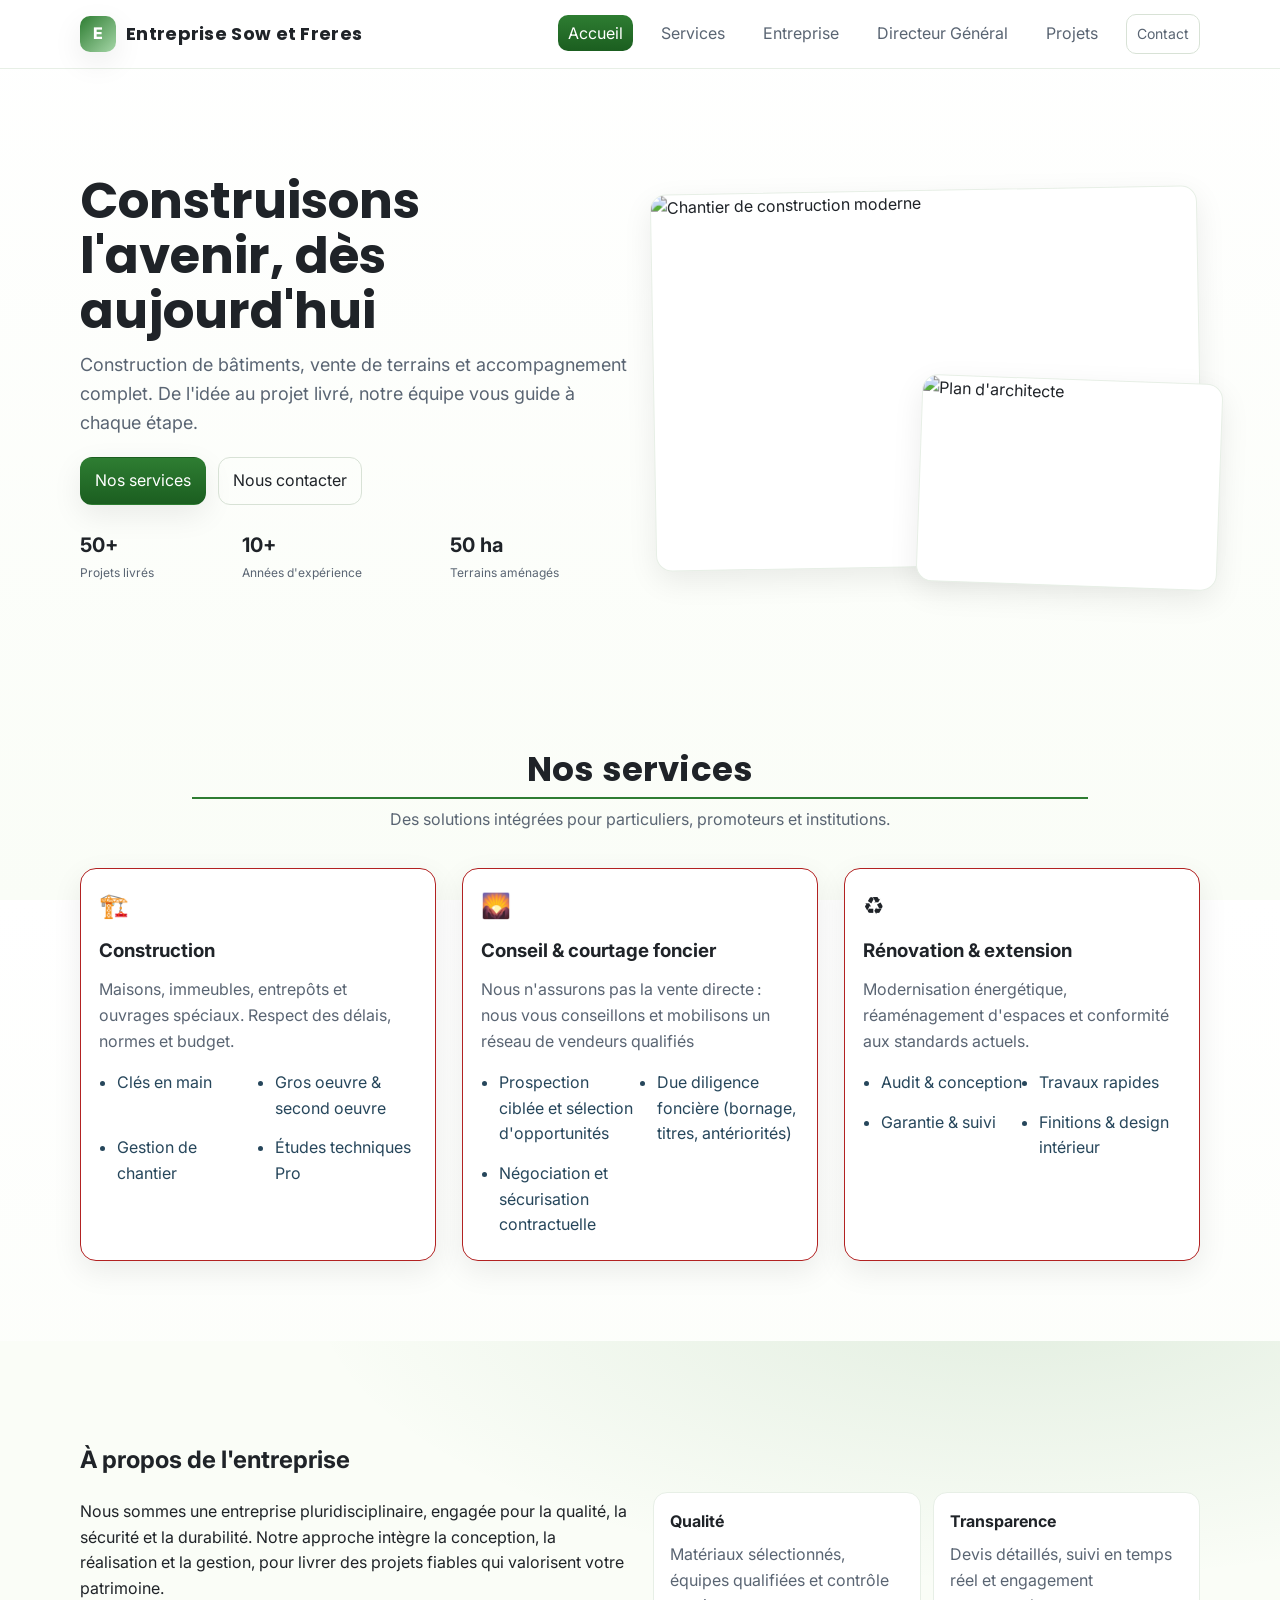
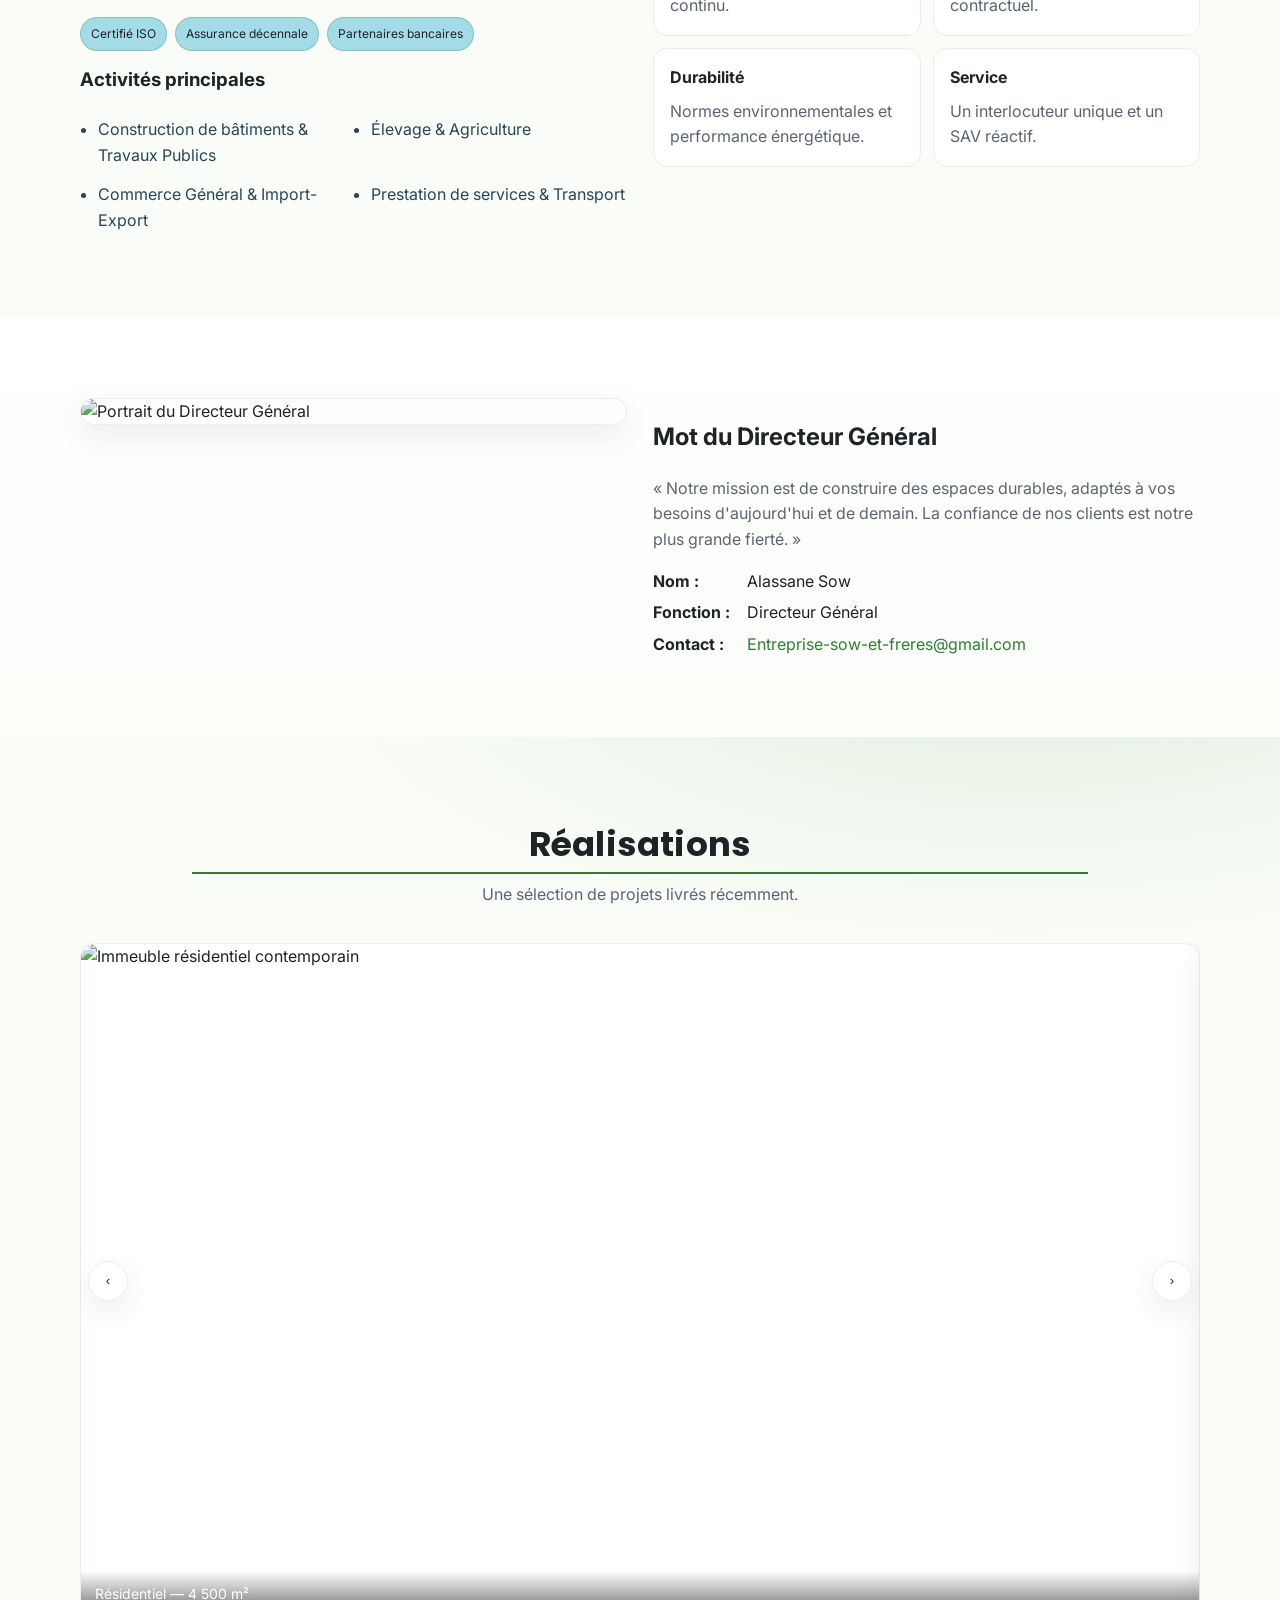
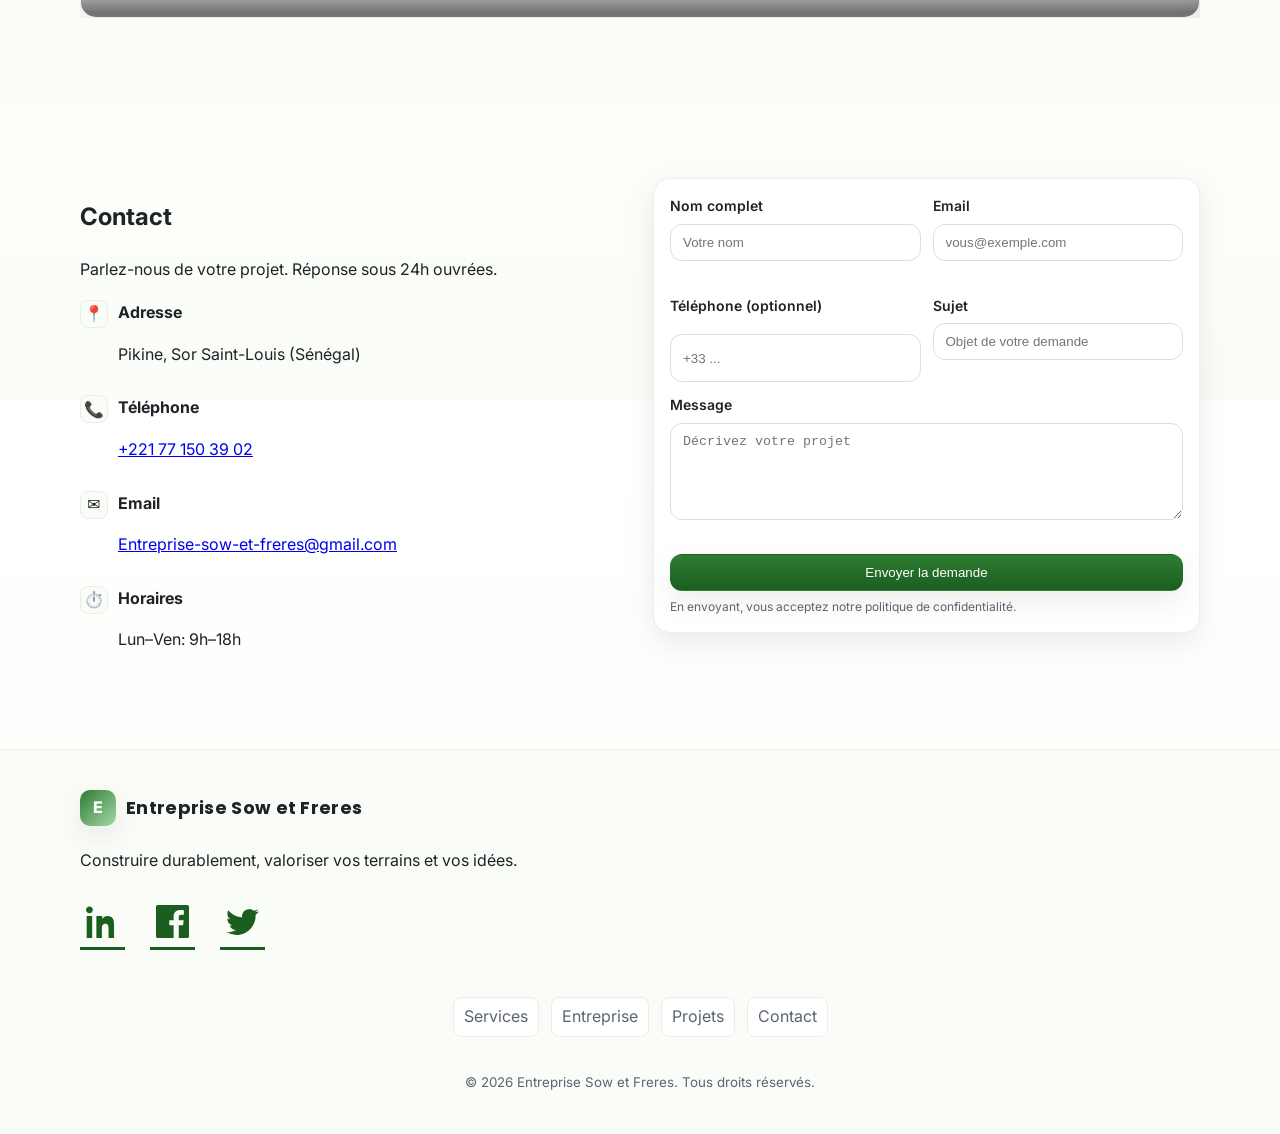
==== commit 0cd1f144: "feat: carousel for Réalisations with autoplay + prev/next, fixed captions visibility, responsive hei" ====
--- a/index.html
+++ b/index.html
@@ -73,7 +73,7 @@
               <a href="#contact" class="btn btn-outline">Nous contacter</a>
             </div>
             <ul class="hero-stats">
-              <li><strong>120+</strong><span>Projets livrés</span></li>
+              <li><strong>50+</strong><span>Projets livrés</span></li>
               <li><strong>10+</strong><span>Années d'expérience</span></li>
               <li><strong>50 ha</strong><span>Terrains aménagés</span></li>
             </ul>
@@ -116,7 +116,7 @@
                 <li>Clés en main</li>
                 <li>Gros oeuvre & second oeuvre</li>
                 <li>Gestion de chantier</li>
-                <li>Études techniques, permis & conformité</li>
+                <li>Études techniques Pro</li>
               </ul>
             </article>
             <article class="card">
@@ -127,10 +127,12 @@
                 mobilisons un réseau de vendeurs qualifiés
               </p>
               <ul class="card-list">
-                <li>Prospection ciblée et sélection d'opportunités</li>
+                <li>
+                  Prospection <br />
+                  ciblée et sélection d'opportunités
+                </li>
                 <li>Due diligence foncière (bornage, titres, antériorités)</li>
                 <li>Négociation et sécurisation contractuelle</li>
-                <li>Accompagnement bancaire et montage financier</li>
               </ul>
             </article>
             <article class="card">
@@ -167,7 +169,7 @@
               <span class="badge">Assurance décennale</span>
               <span class="badge">Partenaires bancaires</span>
             </div>
-            <h3 style="margin-top: 14px">Activités principales</h3>
+            <h3 class="mt-14">Activités principales</h3>
             <ul class="card-list">
               <li>Construction de bâtiments & Travaux Publics</li>
               <li>Élevage & Agriculture</li>
@@ -218,7 +220,7 @@
             <div class="dg-meta">
               <div>
                 <strong>Nom :</strong>
-                <span>Jean Dupont</span>
+                <span>Alassane Sow</span>
               </div>
               <div>
                 <strong>Fonction :</strong>
@@ -226,8 +228,8 @@
               </div>
               <div>
                 <strong>Contact :</strong>
-                <a href="mailto:contact@votre-entreprise.com"
-                  >contact@votre-entreprise.com</a
+                <a href="mailto:Entreprise-sow-et-freres@gmail.com"
+                  >Entreprise-sow-et-freres@gmail.com</a
                 >
               </div>
             </div>
@@ -241,28 +243,46 @@
             <h2>Réalisations</h2>
             <p>Une sélection de projets livrés récemment.</p>
           </header>
-          <div class="projects grid grid-3">
-            <figure class="project-card">
-              <img
-                src="https://images.unsplash.com/photo-1502003148287-a82ef80a6abc?q=80&w=1200&auto=format&fit=crop"
-                alt="Immeuble résidentiel contemporain"
-              />
-              <figcaption>Résidentiel — 4 500 m²</figcaption>
-            </figure>
-            <figure class="project-card">
-              <img
-                src="https://images.unsplash.com/photo-1487956382158-bb926046304a?q=80&w=1200&auto=format&fit=crop"
-                alt="Lotissement et aménagement de voiries"
-              />
-              <figcaption>Lotissement — 30 parcelles</figcaption>
-            </figure>
-            <figure class="project-card">
-              <img
-                src="https://images.unsplash.com/photo-1582582482726-80a64cda9a4d?q=80&w=1200&auto=format&fit=crop"
-                alt="Bâtiment industriel"
-              />
-              <figcaption>Industriel — 3 200 m²</figcaption>
-            </figure>
+          <div class="projects">
+            <div class="carousel" data-carousel>
+              <div class="carousel-track">
+                <figure class="project-card">
+                  <img
+                    src="https://images.unsplash.com/photo-1502003148287-a82ef80a6abc?q=80&w=1200&auto=format&fit=crop"
+                    alt="Immeuble résidentiel contemporain"
+                  />
+                  <figcaption>Résidentiel — 4 500 m²</figcaption>
+                </figure>
+                <figure class="project-card">
+                  <img
+                    src="https://images.unsplash.com/photo-1487956382158-bb926046304a?q=80&w=1200&auto=format&fit=crop"
+                    alt="Lotissement et aménagement de voiries"
+                  />
+                  <figcaption>Lotissement — 30 parcelles</figcaption>
+                </figure>
+                <figure class="project-card">
+                  <img
+                    src="https://plus.unsplash.com/premium_photo-1682147020653-5fc87e1073c6?q=80&w=870&auto=format&fit=crop&ixlib=rb-4.1.0&ixid=M3wxMjA3fDB8MHxwaG90by1wYWdlfHx8fGVufDB8fHx8fA%3D%3D"
+                    alt="Bâtiment industriel"
+                  />
+                  <figcaption>Industriel — 3 200 m²</figcaption>
+                </figure>
+              </div>
+              <button
+                class="carousel-btn prev"
+                aria-label="Précédent"
+                type="button"
+              >
+                ‹
+              </button>
+              <button
+                class="carousel-btn next"
+                aria-label="Suivant"
+                type="button"
+              >
+                ›
+              </button>
+            </div>
           </div>
         </div>
       </section>
@@ -292,8 +312,8 @@
                 <div>
                   <strong>Email</strong>
                   <p>
-                    <a href="mailto:contact@votre-entreprise.com"
-                      >contact@votre-entreprise.com</a
+                    <a href="mailto:Entreprise-sow-et-freres@gmail.com"
+                      >Entreprise-sow-et-freres@gmail.com</a
                     >
                   </p>
                 </div>
--- a/styles.css
+++ b/styles.css
@@ -5,7 +5,9 @@
   --surface: #ffffff;
   --text: #1f2328;
   --text-dim: #5a6573;
+  --text-dim-a: #082c44e0;
   --primary: #2e7d32; /* green */
+  --primary-a: #17751cac;
   --primary-600: #1b5e20; /* darker green */
   --accent: #a5d6a7; /* light green */
   --muted: #d8e2d6;
@@ -15,6 +17,8 @@
   --danger: #e74c3c;
   --shadow: 0 10px 30px rgba(0, 0, 0, 0.08);
   --header-height: 64px;
+  /* Hauteur du carrousel: ajustez à 80vh si souhaité */
+  --carousel-height: 75vh;
 }
 
 * {
@@ -159,6 +163,13 @@
   color: #fff;
   background: linear-gradient(180deg, var(--primary), var(--primary-600));
 }
+/* Active state for button-style link (e.g., Contact) */
+.nav-list a.btn.active,
+.nav-list a.btn[aria-current="page"] {
+  color: #fff;
+  background: linear-gradient(180deg, var(--primary), var(--primary-600));
+  border-color: transparent;
+}
 
 /* Hero */
 .hero {
@@ -242,7 +253,7 @@
 }
 .card {
   background: #ffffff;
-  border: 1px solid var(--border);
+  border: 1px solid firebrick;
   border-radius: 16px;
   padding: 18px;
   box-shadow: var(--shadow);
@@ -267,13 +278,14 @@
   margin: 0;
   display: -webkit-box;
   -webkit-line-clamp: 3;
+  line-clamp: 3;
   -webkit-box-orient: vertical;
   overflow: hidden;
 }
 .card-list {
   margin: 4px 0 0;
   padding-left: 18px;
-  color: var(--text-dim);
+  color: var(--text-dim-a);
 }
 
 /* Make lists denser and reduce vertical height using grid columns on desktop */
@@ -282,8 +294,8 @@
 }
 @media (min-width: 900px) {
   .card-list {
-    padding-left: 0;
-    list-style: disc inside;
+    /* padding-left: 0; */
+    /* list-style: disc inside; */
     display: grid;
     grid-template-columns: 1fr 1fr;
     column-gap: 16px;
@@ -299,7 +311,7 @@
   margin-top: 16px;
 }
 .badge {
-  background: rgba(46, 125, 50, 0.1);
+  background: rgba(6, 156, 201, 0.356);
   color: var(--text);
   padding: 6px 10px;
   border: 1px solid rgba(46, 125, 50, 0.25);
@@ -327,6 +339,10 @@
   margin: 0;
 }
 
+.mt-14 {
+  margin-top: 14px;
+}
+
 /* DG */
 .dg-grid {
   align-items: start;
@@ -374,6 +390,84 @@
   padding: 10px 12px;
   color: var(--text-dim);
   font-size: 14px;
+}
+
+/* Légende visible posée en bas, en surimpression */
+.carousel .project-card figcaption {
+  position: absolute;
+  left: 0;
+  right: 0;
+  bottom: 0;
+  padding: 12px 14px;
+  color: #fff;
+  background: linear-gradient(
+    180deg,
+    rgba(0, 0, 0, 0) 0%,
+    rgba(0, 0, 0, 0.55) 90%
+  );
+}
+
+/* Carousel */
+.carousel {
+  position: relative;
+  overflow: hidden;
+  height: var(--carousel-height);
+}
+.carousel-track {
+  display: flex;
+  transition: transform 400ms ease;
+  height: 100%;
+}
+.carousel .project-card {
+  flex: 0 0 100%;
+  min-width: 100%;
+  height: 100%;
+  position: relative;
+}
+.carousel .project-card img {
+  width: 100%;
+  height: 100%;
+  object-fit: cover;
+  object-position: center center;
+  aspect-ratio: auto;
+}
+.carousel .project-card::after {
+  /* Coins arrondis sur l'image + légende collée en bas */
+  content: "";
+  position: absolute;
+  inset: 0;
+  border-radius: 16px;
+  pointer-events: none;
+}
+.carousel-btn {
+  position: absolute;
+  top: 50%;
+  transform: translateY(-50%);
+  width: 40px;
+  height: 40px;
+  border-radius: 999px;
+  border: 1px solid var(--border);
+  background: rgba(255, 255, 255, 0.9);
+  color: var(--text);
+  display: grid;
+  place-items: center;
+  box-shadow: var(--shadow);
+  cursor: pointer;
+}
+.carousel-btn.prev {
+  left: 8px;
+}
+.carousel-btn.next {
+  right: 8px;
+}
+.carousel-btn:hover {
+  filter: brightness(1.05);
+}
+@media (max-width: 720px) {
+  .carousel-btn {
+    width: 34px;
+    height: 34px;
+  }
 }
 
 /* Contact */
@@ -499,6 +593,38 @@
 }
 .logo-footer {
   margin-bottom: 6px;
+}
+.site-footer .socials {
+  display: flex;
+  gap: 25px;
+  margin: 15px 0;
+  padding-top: 10px;
+}
+.site-footer .socials a {
+  text-decoration: none;
+  color: var(--primary-600);
+  padding: 5px;
+  display: block;
+  transition: ease-in-out 0.3s;
+  position: relative;
+}
+.site-footer .socials a::after {
+  content: "";
+  position: absolute;
+  bottom: 0;
+  left: 0;
+  width: 100%;
+  height: 3px;
+  background-color: var(--primary-600);
+}
+.site-footer .socials a:hover {
+  transform: translateY(-5px);
+  transition: ease-in-out 0.3s;
+}
+
+.site-footer .socials a svg {
+  width: 35px !important;
+  height: 33px !important;
 }
 .footer-links {
   display: flex;
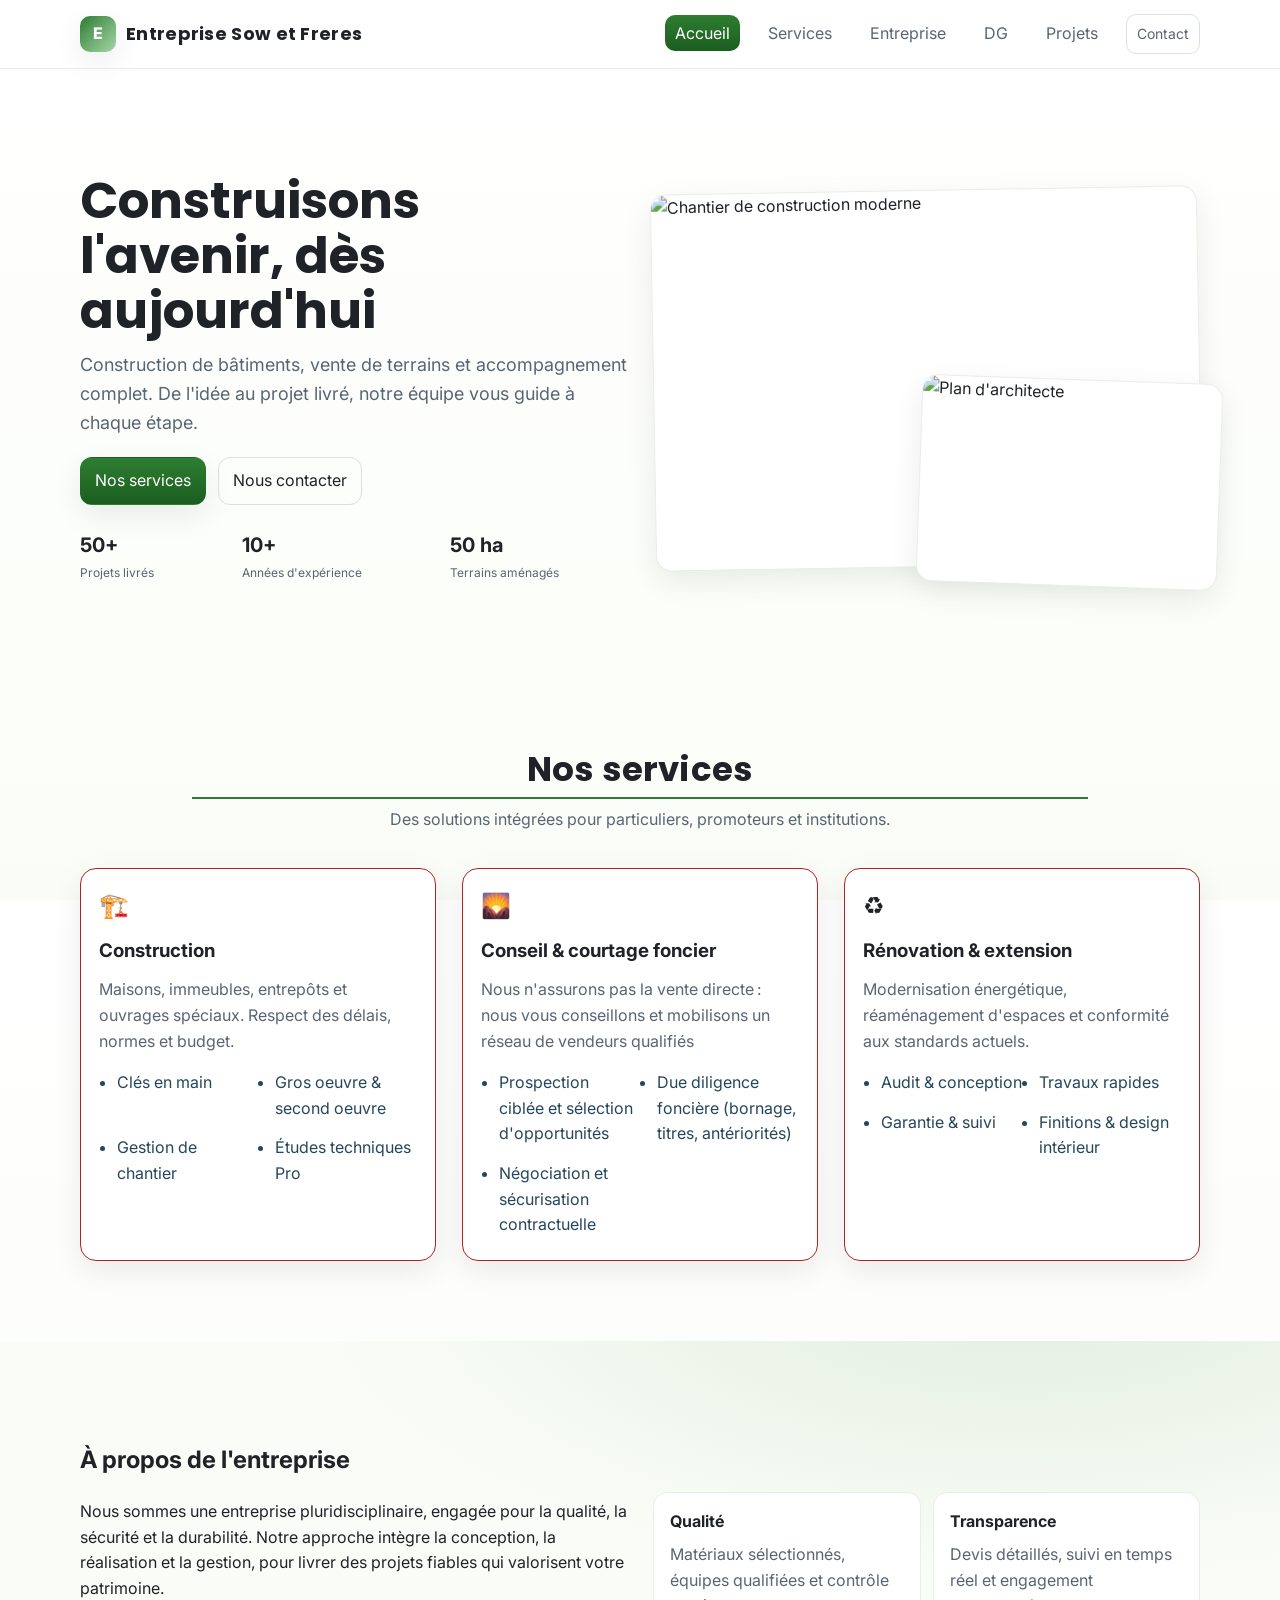
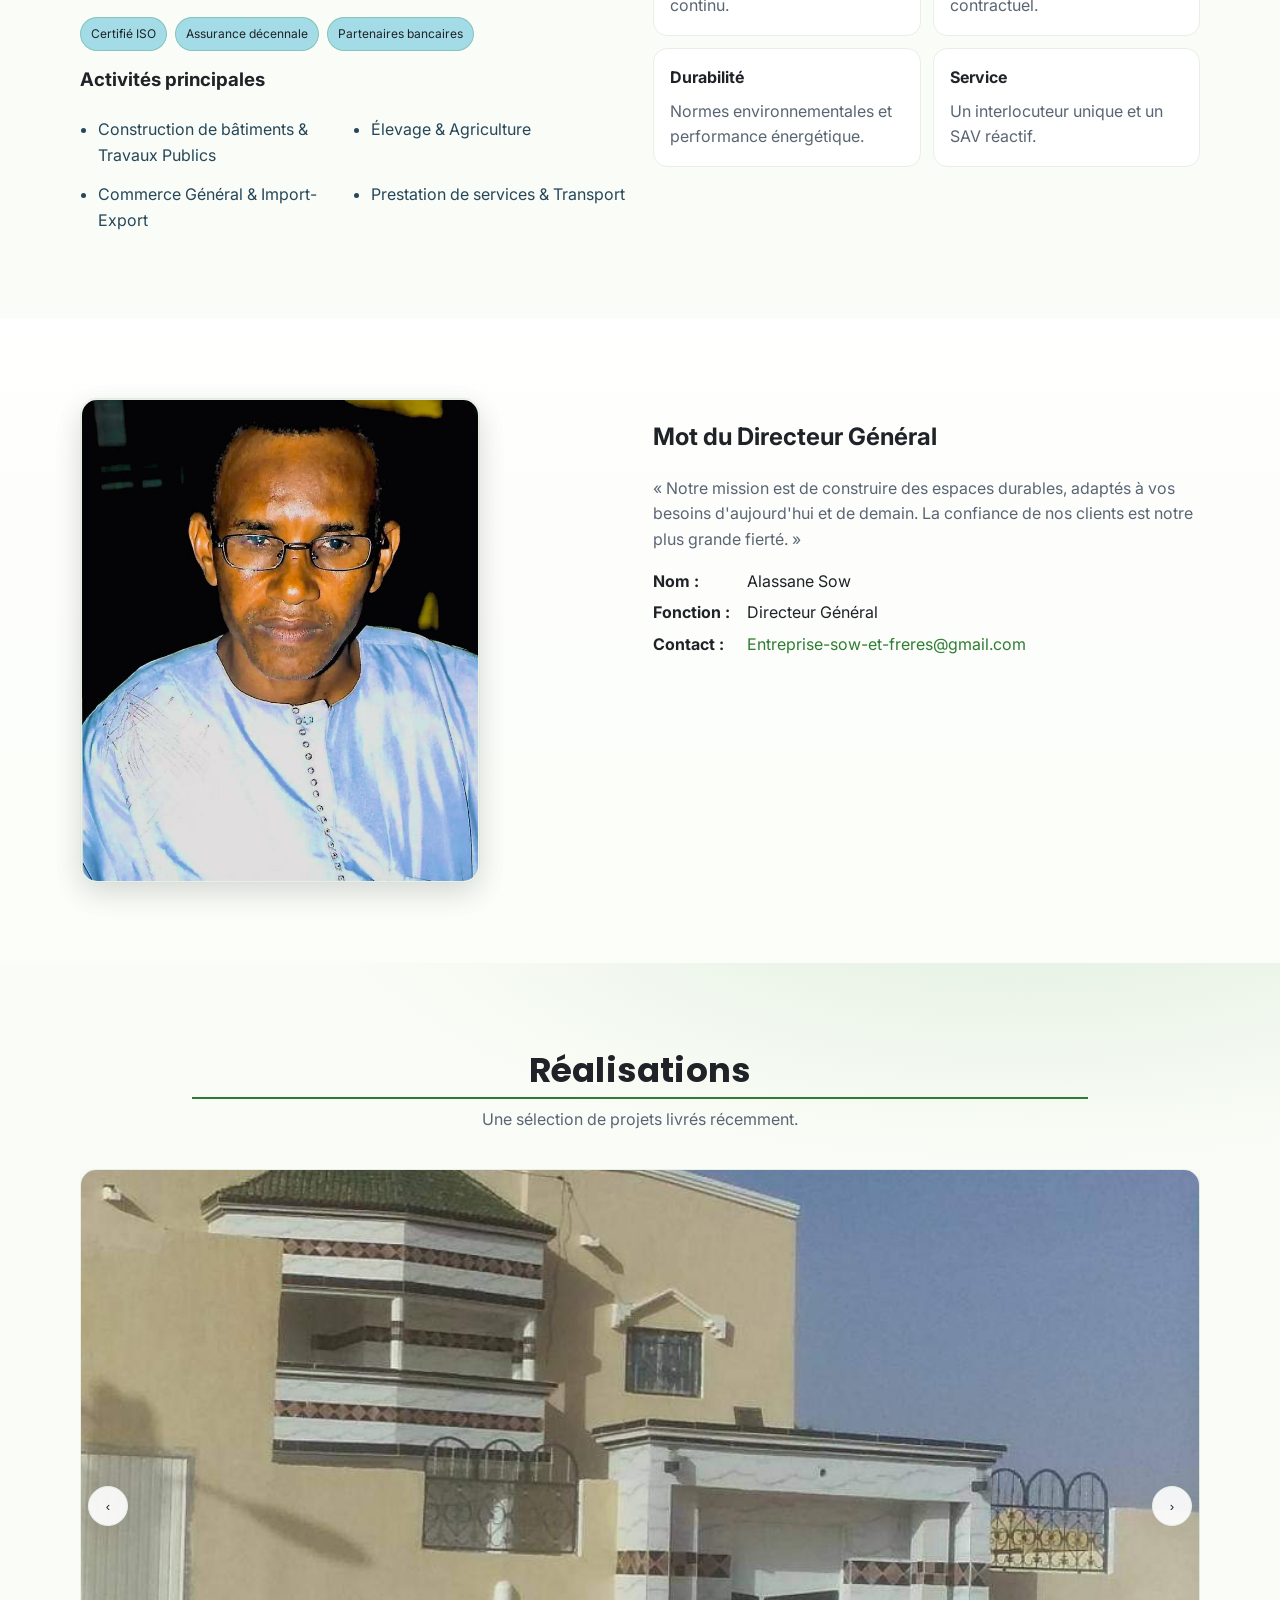
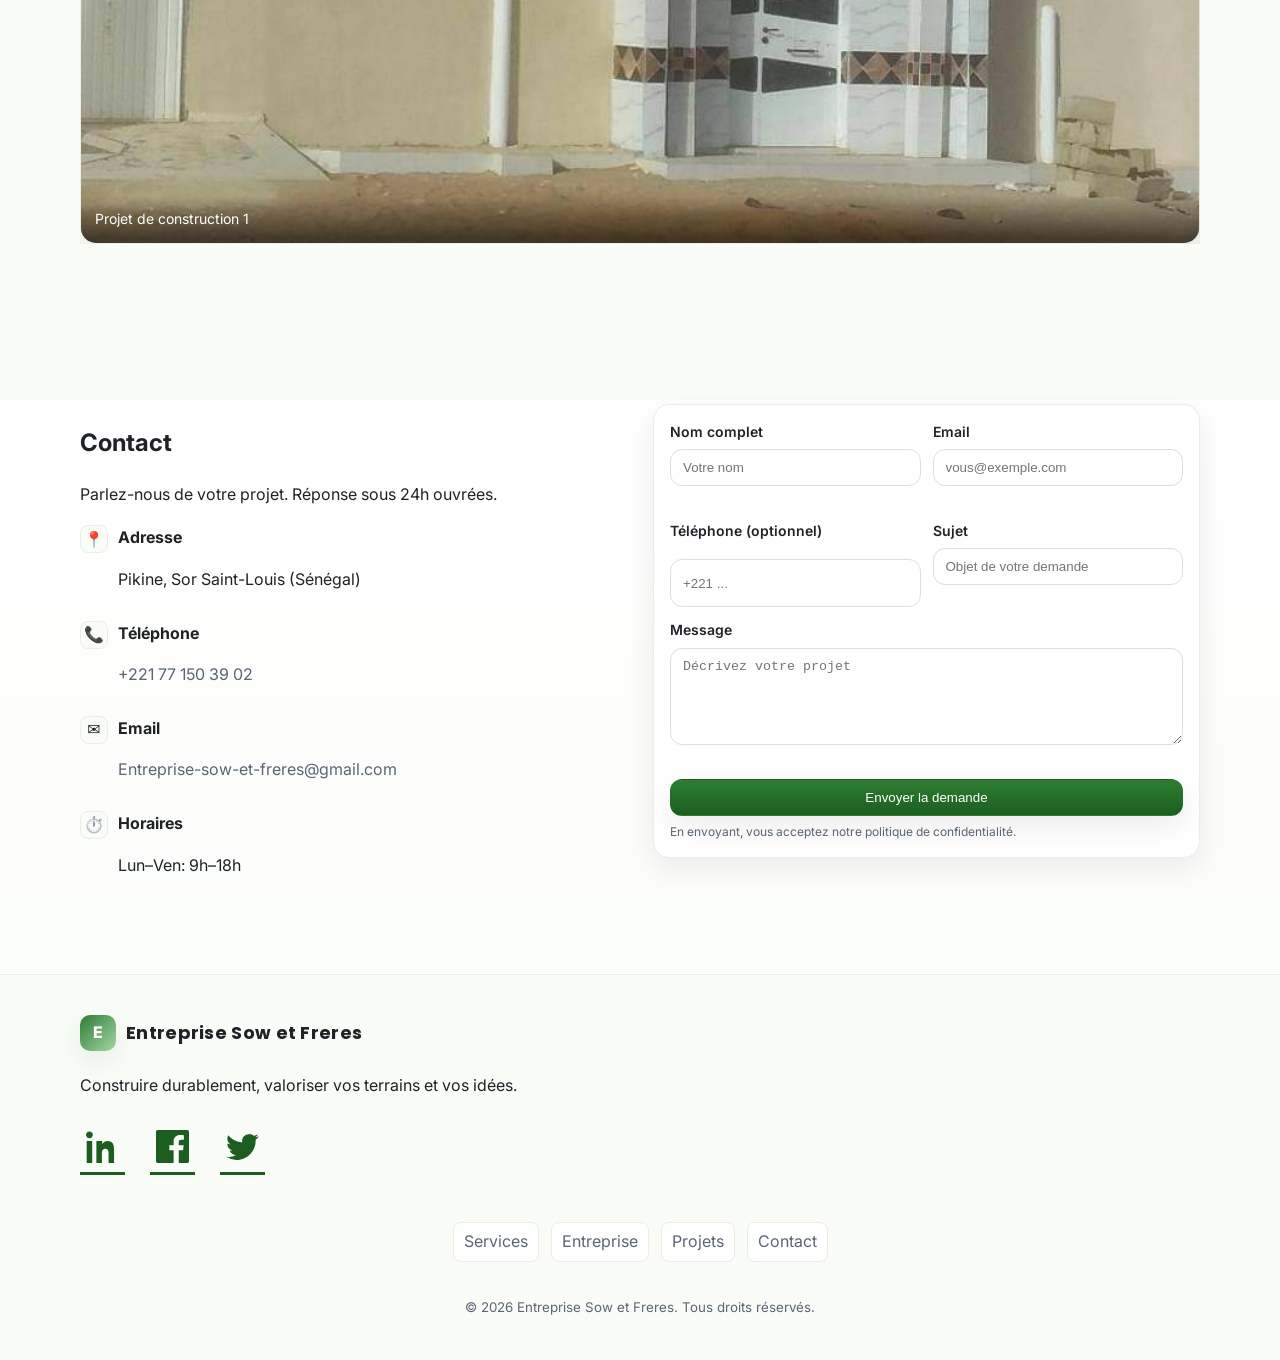
==== commit 67eda18a: "feat: Replace project images with local media and enhance carousel - Replace Unsplash images with lo" ====
--- a/index.html
+++ b/index.html
@@ -48,7 +48,7 @@
             <li><a href="#accueil">Accueil</a></li>
             <li><a href="#services">Services</a></li>
             <li><a href="#entreprise">Entreprise</a></li>
-            <li><a href="#dg">Directeur Général</a></li>
+            <li><a href="#dg">DG</a></li>
             <li><a href="#projets">Projets</a></li>
             <li>
               <a href="#contact" class="btn btn-outline btn-small">Contact</a>
@@ -205,10 +205,7 @@
       <section id="dg" class="section">
         <div class="container grid grid-2 dg-grid">
           <div class="dg-photo">
-            <img
-              src="https://images.unsplash.com/photo-1607746882042-944635dfe10e?q=80&w=1200&auto=format&fit=crop"
-              alt="Portrait du Directeur Général"
-            />
+            <img src="src/profil.jpg" alt="Portrait du Directeur Général" />
           </div>
           <div class="dg-bio">
             <h2>Mot du Directeur Général</h2>
@@ -248,24 +245,117 @@
               <div class="carousel-track">
                 <figure class="project-card">
                   <img
-                    src="https://images.unsplash.com/photo-1502003148287-a82ef80a6abc?q=80&w=1200&auto=format&fit=crop"
-                    alt="Immeuble résidentiel contemporain"
-                  />
-                  <figcaption>Résidentiel — 4 500 m²</figcaption>
+                    src="src/projects/WhatsApp Image 2025-09-09 at 17.31.57_33e6d85c.jpg"
+                    alt="Projet de construction 1"
+                  />
+                  <figcaption>Projet de construction 1</figcaption>
                 </figure>
                 <figure class="project-card">
                   <img
-                    src="https://images.unsplash.com/photo-1487956382158-bb926046304a?q=80&w=1200&auto=format&fit=crop"
-                    alt="Lotissement et aménagement de voiries"
-                  />
-                  <figcaption>Lotissement — 30 parcelles</figcaption>
+                    src="src/projects/WhatsApp Image 2025-09-09 at 17.31.58_73b8d610.jpg"
+                    alt="Projet de construction 2"
+                  />
+                  <figcaption>Projet de construction 2</figcaption>
                 </figure>
                 <figure class="project-card">
                   <img
-                    src="https://plus.unsplash.com/premium_photo-1682147020653-5fc87e1073c6?q=80&w=870&auto=format&fit=crop&ixlib=rb-4.1.0&ixid=M3wxMjA3fDB8MHxwaG90by1wYWdlfHx8fGVufDB8fHx8fA%3D%3D"
-                    alt="Bâtiment industriel"
-                  />
-                  <figcaption>Industriel — 3 200 m²</figcaption>
+                    src="src/projects/WhatsApp Image 2025-09-09 at 17.31.58_a73b5c02.jpg"
+                    alt="Projet de construction 3"
+                  />
+                  <figcaption>Projet de construction 3</figcaption>
+                </figure>
+                <figure class="project-card">
+                  <img
+                    src="src/projects/WhatsApp Image 2025-09-09 at 17.31.58_c4e52835.jpg"
+                    alt="Projet de construction 4"
+                  />
+                  <figcaption>Projet de construction 4</figcaption>
+                </figure>
+                <figure class="project-card">
+                  <img
+                    src="src/projects/WhatsApp Image 2025-09-09 at 17.31.58_c808dd58.jpg"
+                    alt="Projet de construction 5"
+                  />
+                  <figcaption>Projet de construction 5</figcaption>
+                </figure>
+                <figure class="project-card">
+                  <img
+                    src="src/projects/WhatsApp Image 2025-09-09 at 17.31.59_3261288c.jpg"
+                    alt="Projet de construction 6"
+                  />
+                  <figcaption>Projet de construction 6</figcaption>
+                </figure>
+                <figure class="project-card video-card">
+                  <video
+                    src="src/projects/WhatsApp Video 2025-09-09 at 17.31.59_7b1fcbf5.mp4"
+                    alt="Vidéo de projet 1"
+                    muted
+                    loop
+                  />
+                  <figcaption>Vidéo de projet 1</figcaption>
+                </figure>
+                <figure class="project-card video-card">
+                  <video
+                    src="src/projects/WhatsApp Video 2025-09-15 at 12.57.25_e73b9d64.mp4"
+                    alt="Vidéo de projet 2"
+                    muted
+                    loop
+                  />
+                  <figcaption>Vidéo de projet 2</figcaption>
+                </figure>
+                <figure class="project-card video-card">
+                  <video
+                    src="src/projects/WhatsApp Video 2025-09-15 at 12.57.26_71a6bede.mp4"
+                    alt="Vidéo de projet 3"
+                    muted
+                    loop
+                  />
+                  <figcaption>Vidéo de projet 3</figcaption>
+                </figure>
+                <figure class="project-card video-card">
+                  <video
+                    src="src/projects/WhatsApp Video 2025-09-15 at 12.57.26_8d022055.mp4"
+                    alt="Vidéo de projet 4"
+                    muted
+                    loop
+                  />
+                  <figcaption>Vidéo de projet 4</figcaption>
+                </figure>
+                <figure class="project-card video-card">
+                  <video
+                    src="src/projects/WhatsApp Video 2025-09-15 at 12.57.26_a8d6c38e.mp4"
+                    alt="Vidéo de projet 5"
+                    muted
+                    loop
+                  />
+                  <figcaption>Vidéo de projet 5</figcaption>
+                </figure>
+                <figure class="project-card video-card">
+                  <video
+                    src="src/projects/WhatsApp Video 2025-09-15 at 12.57.26_c7968f6f.mp4"
+                    alt="Vidéo de projet 6"
+                    muted
+                    loop
+                  />
+                  <figcaption>Vidéo de projet 6</figcaption>
+                </figure>
+                <figure class="project-card video-card">
+                  <video
+                    src="src/projects/WhatsApp Video 2025-09-15 at 12.57.27_9a219511.mp4"
+                    alt="Vidéo de projet 7"
+                    muted
+                    loop
+                  />
+                  <figcaption>Vidéo de projet 7</figcaption>
+                </figure>
+                <figure class="project-card video-card">
+                  <video
+                    src="src/projects/WhatsApp Video 2025-09-15 at 12.57.27_f7c4ee92.mp4"
+                    alt="Vidéo de projet 8"
+                    muted
+                    loop
+                  />
+                  <figcaption>Vidéo de projet 8</figcaption>
                 </figure>
               </div>
               <button
@@ -304,7 +394,7 @@
                 <span class="ci-icon">📞</span>
                 <div>
                   <strong>Téléphone</strong>
-                  <p><a href="tel:+33123456789">+221 77 150 39 02</a></p>
+                  <p><a href="tel:+221771503902">+221 77 150 39 02</a></p>
                 </div>
               </li>
               <li>
@@ -360,7 +450,7 @@
                     id="phone"
                     name="phone"
                     type="tel"
-                    placeholder="+33 ..."
+                    placeholder="+221 ..."
                   />
                 </div>
                 <div class="form-field">
@@ -463,6 +553,26 @@
       </div>
     </footer>
 
+    <!-- Lightbox modal for project images and videos -->
+    <div
+      id="lightbox"
+      class="lightbox"
+      aria-hidden="true"
+      role="dialog"
+      aria-modal="true"
+      tabindex="-1"
+    >
+      <button class="lightbox-close" aria-label="Fermer">×</button>
+      <div class="lightbox-content">
+        <img alt="" class="lightbox-media" />
+        <video controls class="lightbox-media" muted loop></video>
+      </div>
+      <p class="lightbox-caption"></p>
+    </div>
+
+    <!-- Custom notifications -->
+    <div id="notifications" class="notifications" aria-live="polite"></div>
+
     <script src="script.js"></script>
   </body>
 </html>
--- a/styles.css
+++ b/styles.css
@@ -347,7 +347,18 @@
 .dg-grid {
   align-items: start;
 }
+.dg-photo {
+  max-width: 400px;
+  height: 485px;
+  /* object-fit: contain; */
+  border-radius: 16px;
+  border: 1px solid var(--border);
+  box-shadow: var(--shadow);
+}
 .dg-photo img {
+  width: 100%;
+  height: 100%;
+  object-fit: cover;
   border-radius: 16px;
   border: 1px solid var(--border);
   box-shadow: var(--shadow);
@@ -424,12 +435,18 @@
   height: 100%;
   position: relative;
 }
-.carousel .project-card img {
+.carousel .project-card img,
+.carousel .project-card video {
   width: 100%;
   height: 100%;
   object-fit: cover;
   object-position: center center;
   aspect-ratio: auto;
+  cursor: pointer; /* clickable for lightbox */
+}
+
+.carousel .project-card video {
+  background: #000;
 }
 .carousel .project-card::after {
   /* Coins arrondis sur l'image + légende collée en bas */
@@ -470,6 +487,74 @@
   }
 }
 
+/* Lightbox */
+.lightbox {
+  position: fixed;
+  inset: 0;
+  background: rgba(10, 15, 10, 0.6);
+  -webkit-backdrop-filter: blur(6px);
+  backdrop-filter: blur(6px);
+  display: none;
+  align-items: center;
+  justify-content: center;
+  z-index: 1000;
+  padding: 24px;
+}
+.lightbox.open {
+  display: flex;
+}
+.lightbox-content {
+  position: relative;
+  max-width: min(96vw, 1100px);
+  max-height: 80vh;
+}
+
+.lightbox img,
+.lightbox video {
+  max-width: 100%;
+  max-height: 80vh;
+  border-radius: 14px;
+  box-shadow: var(--shadow);
+  display: block;
+}
+
+.lightbox video {
+  background: #000;
+}
+
+.lightbox-media {
+  display: none;
+}
+.lightbox-caption {
+  position: absolute;
+  bottom: 24px;
+  left: 0;
+  right: 0;
+  text-align: center;
+  color: #fff;
+  text-shadow: 0 2px 8px rgba(0, 0, 0, 0.6);
+  font-weight: 600;
+}
+.lightbox-close {
+  position: absolute;
+  top: 16px;
+  right: 16px;
+  width: 40px;
+  height: 40px;
+  border-radius: 999px;
+  border: 1px solid var(--border);
+  background: rgba(255, 255, 255, 0.9);
+  color: var(--text);
+  display: grid;
+  place-items: center;
+  box-shadow: var(--shadow);
+  cursor: pointer;
+  font-size: 22px;
+}
+.lightbox:focus {
+  outline: none;
+}
+
 /* Contact */
 .contact-grid {
   align-items: start;
@@ -480,6 +565,13 @@
   padding: 0;
   display: grid;
   gap: 12px;
+}
+.contact-infos a {
+  color: var(--text-dim);
+  text-decoration: none;
+}
+.contact-infos a:hover {
+  color: var(--text);
 }
 .contact-infos li {
   display: grid;
@@ -644,6 +736,75 @@
 .footer-bottom {
   text-align: center;
   color: var(--text-dim);
+}
+
+/* Notifications */
+.notifications {
+  position: fixed;
+  top: 20px;
+  right: 20px;
+  z-index: 2000;
+  display: flex;
+  flex-direction: column;
+  gap: 8px;
+}
+
+.notification {
+  background: #fff;
+  border: 1px solid var(--border);
+  border-radius: 12px;
+  padding: 12px 16px;
+  box-shadow: var(--shadow);
+  min-width: 280px;
+  max-width: 400px;
+  transform: translateX(100%);
+  opacity: 0;
+  transition: all 300ms ease;
+  display: flex;
+  align-items: center;
+  gap: 10px;
+}
+
+.notification.show {
+  transform: translateX(0);
+  opacity: 1;
+}
+
+.notification.success {
+  border-left: 4px solid var(--success);
+}
+
+.notification.error {
+  border-left: 4px solid var(--danger);
+}
+
+.notification-icon {
+  font-size: 18px;
+  flex-shrink: 0;
+}
+
+.notification.success .notification-icon {
+  color: var(--success);
+}
+
+.notification.error .notification-icon {
+  color: var(--danger);
+}
+
+.notification-content {
+  flex: 1;
+}
+
+.notification-title {
+  font-weight: 600;
+  margin: 0 0 2px;
+  font-size: 14px;
+}
+
+.notification-message {
+  color: var(--text-dim);
+  margin: 0;
+  font-size: 13px;
 }
 
 /* Responsive */
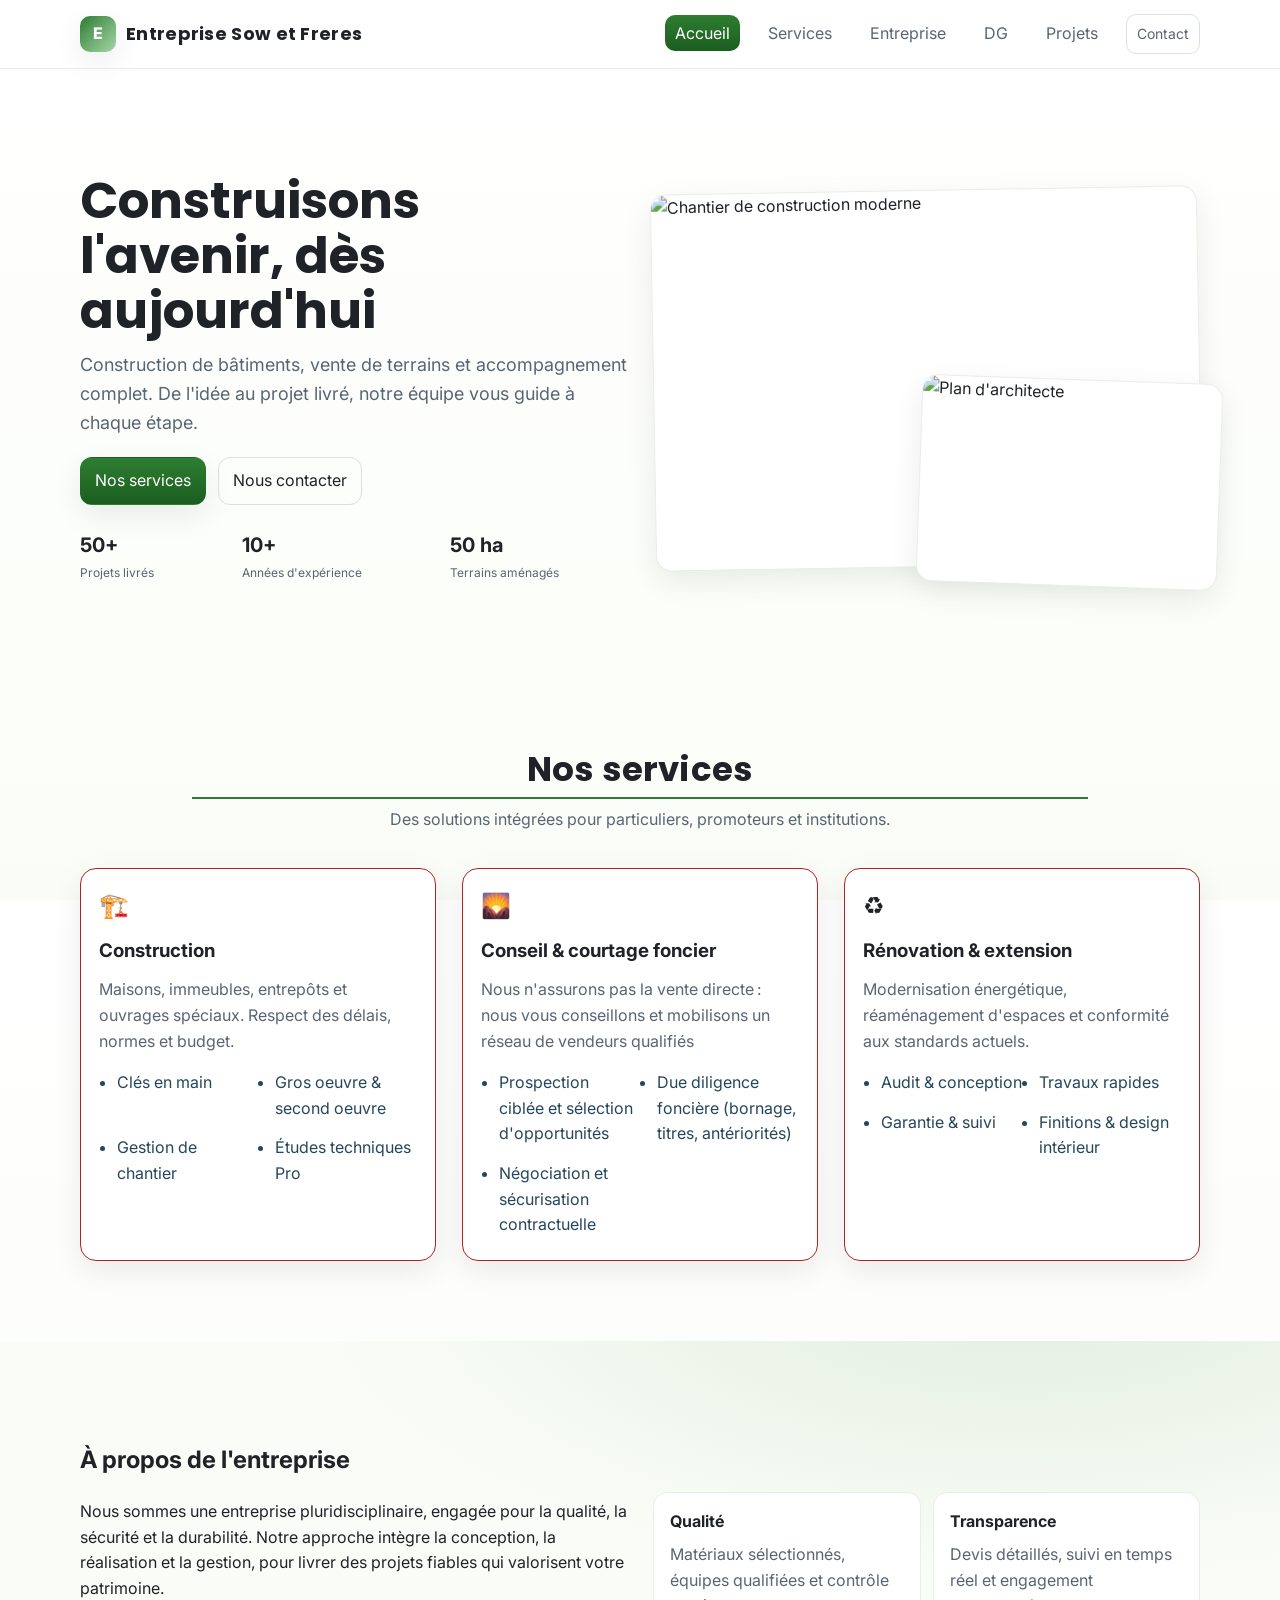
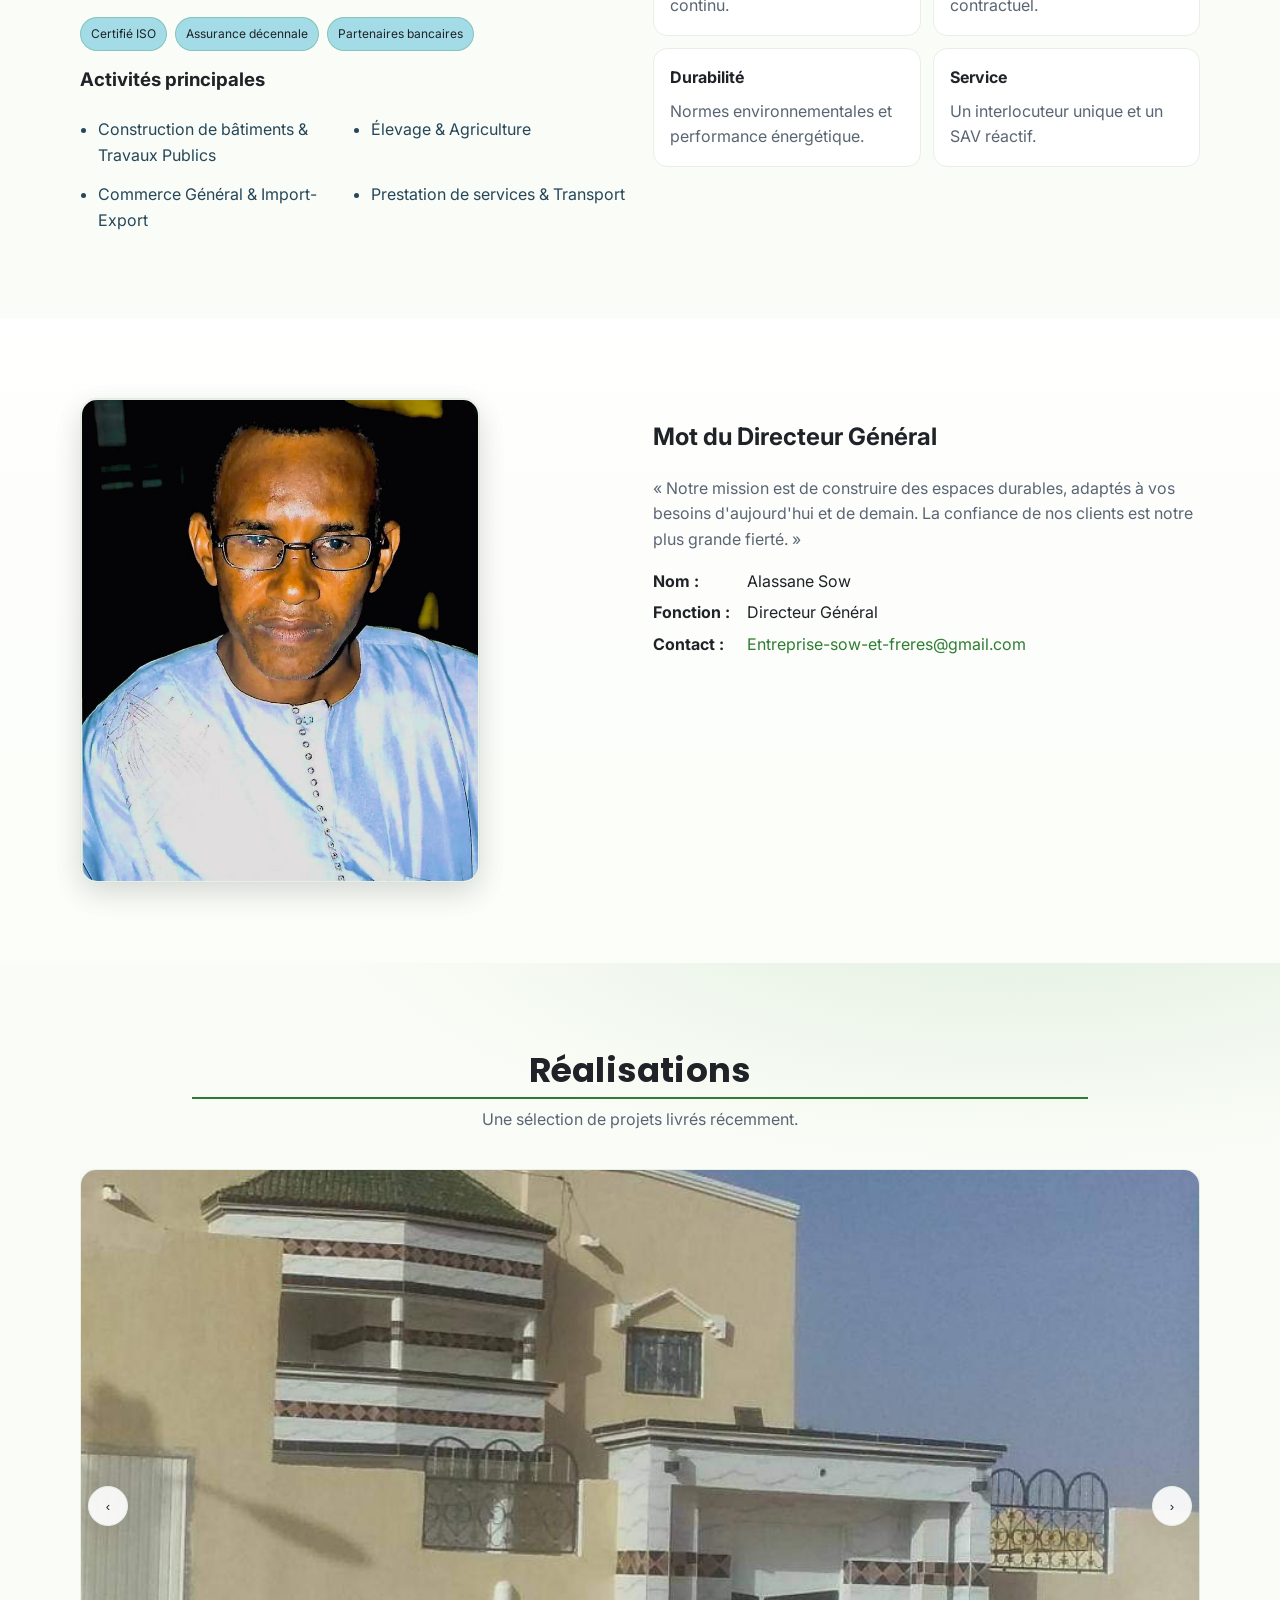
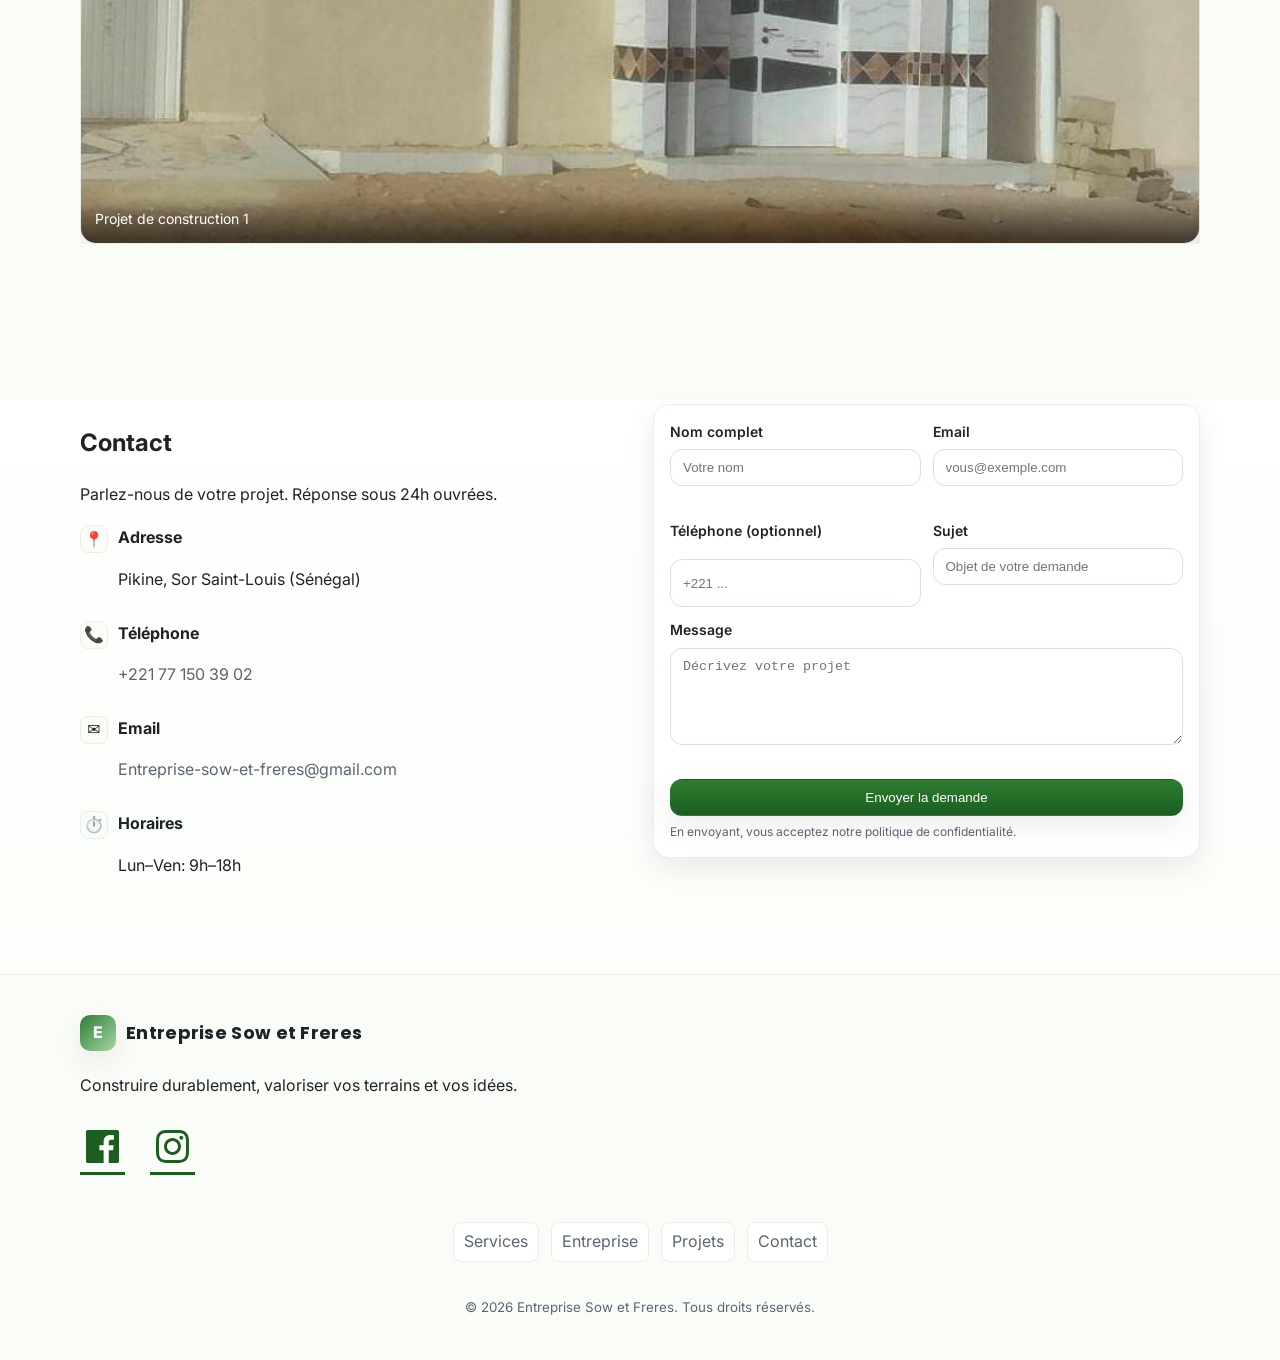
==== commit 7292a9eb: "feat: Update footer social links - Remove LinkedIn social link - Replace Twitter with Instagram - Ad" ====
--- a/index.html
+++ b/index.html
@@ -497,19 +497,6 @@
           </div>
           <p>Construire durablement, valoriser vos terrains et vos idées.</p>
           <div class="socials" aria-label="Réseaux sociaux">
-            <a href="#" aria-label="LinkedIn" title="LinkedIn">
-              <svg
-                width="22"
-                height="22"
-                viewBox="0 0 24 24"
-                fill="currentColor"
-                aria-hidden="true"
-              >
-                <path
-                  d="M4.98 3.5C4.98 4.88 3.86 6 2.5 6S0 4.88 0 3.5 1.12 1 2.5 1s2.48 1.12 2.48 2.5zM.5 8h4V24h-4V8zm7.5 0h3.8v2.2h.05c.53-1 1.83-2.2 3.77-2.2 4.03 0 4.78 2.65 4.78 6.1V24h-4v-6.7c0-1.6-.03-3.7-2.25-3.7-2.26 0-2.6 1.76-2.6 3.58V24h-4V8z"
-                />
-              </svg>
-            </a>
             <a href="#" aria-label="Facebook" title="Facebook">
               <svg
                 width="22"
@@ -523,7 +510,7 @@
                 />
               </svg>
             </a>
-            <a href="#" aria-label="Twitter" title="Twitter">
+            <a href="#" aria-label="Instagram" title="Instagram">
               <svg
                 width="22"
                 height="22"
@@ -532,7 +519,7 @@
                 aria-hidden="true"
               >
                 <path
-                  d="M24 4.557a9.83 9.83 0 0 1-2.828.775A4.932 4.932 0 0 0 23.337 3c-.951.564-2.005.974-3.127 1.195A4.916 4.916 0 0 0 16.616 3c-2.72 0-4.924 2.205-4.924 4.924 0 .386.044.76.127 1.122C7.728 8.89 4.1 6.92 1.671 3.905a4.822 4.822 0 0 0-.666 2.475c0 1.708.87 3.213 2.19 4.096a4.903 4.903 0 0 1-2.23-.616v.062c0 2.385 1.697 4.374 3.95 4.827a4.935 4.935 0 0 1-2.224.084c.626 1.953 2.444 3.376 4.6 3.417A9.867 9.867 0 0 1 0 19.54a13.94 13.94 0 0 0 7.548 2.212c9.057 0 14.01-7.507 14.01-14.01 0-.214-.005-.426-.014-.637A10.01 10.01 0 0 0 24 4.557z"
+                  d="M12 2.163c3.204 0 3.584.012 4.85.07 3.252.148 4.771 1.691 4.919 4.919.058 1.265.069 1.645.069 4.849 0 3.205-.012 3.584-.069 4.849-.149 3.225-1.664 4.771-4.919 4.919-1.266.058-1.644.07-4.85.07-3.204 0-3.584-.012-4.849-.07-3.26-.149-4.771-1.699-4.919-4.92-.058-1.265-.07-1.644-.07-4.849 0-3.204.013-3.583.07-4.849.149-3.227 1.664-4.771 4.919-4.919 1.266-.057 1.645-.069 4.849-.069zm0-2.163c-3.259 0-3.667.014-4.947.072-4.358.2-6.78 2.618-6.98 6.98-.059 1.281-.073 1.689-.073 4.948 0 3.259.014 3.668.072 4.948.2 4.358 2.618 6.78 6.98 6.98 1.281.058 1.689.072 4.948.072 3.259 0 3.668-.014 4.948-.072 4.354-.2 6.782-2.618 6.979-6.98.059-1.28.073-1.689.073-4.948 0-3.259-.014-3.667-.072-4.947-.196-4.354-2.617-6.78-6.979-6.98-1.281-.059-1.69-.073-4.949-.073zm0 5.838c-3.403 0-6.162 2.759-6.162 6.162s2.759 6.163 6.162 6.163 6.162-2.759 6.162-6.163c0-3.403-2.759-6.162-6.162-6.162zm0 10.162c-2.209 0-4-1.79-4-4 0-2.209 1.791-4 4-4s4 1.791 4 4c0 2.21-1.791 4-4 4zm6.406-11.845c-.796 0-1.441.645-1.441 1.44s.645 1.44 1.441 1.44c.795 0 1.439-.645 1.439-1.44s-.644-1.44-1.439-1.44z"
                 />
               </svg>
             </a>
--- a/styles.css
+++ b/styles.css
@@ -448,6 +448,30 @@
 .carousel .project-card video {
   background: #000;
 }
+
+.video-play-button {
+  position: absolute;
+  top: 50%;
+  left: 50%;
+  transform: translate(-50%, -50%);
+  background: rgba(0, 0, 0, 0.7);
+  color: white;
+  border-radius: 50%;
+  width: 60px;
+  height: 60px;
+  display: flex;
+  align-items: center;
+  justify-content: center;
+  font-size: 24px;
+  cursor: pointer;
+  z-index: 10;
+  transition: all 0.3s ease;
+}
+
+.video-play-button:hover {
+  background: rgba(0, 0, 0, 0.8);
+  transform: translate(-50%, -50%) scale(1.1);
+}
 .carousel .project-card::after {
   /* Coins arrondis sur l'image + légende collée en bas */
   content: "";
@@ -527,13 +551,17 @@
 }
 .lightbox-caption {
   position: absolute;
-  bottom: 24px;
+  bottom: 0;
   left: 0;
   right: 0;
   text-align: center;
   color: #fff;
-  text-shadow: 0 2px 8px rgba(0, 0, 0, 0.6);
+  background: linear-gradient(180deg, transparent 0%, rgba(0, 0, 0, 0.8) 100%);
+  padding: 20px 24px 24px;
+  margin: 0;
   font-weight: 600;
+  font-size: 16px;
+  text-shadow: 0 2px 8px rgba(0, 0, 0, 0.8);
 }
 .lightbox-close {
   position: absolute;
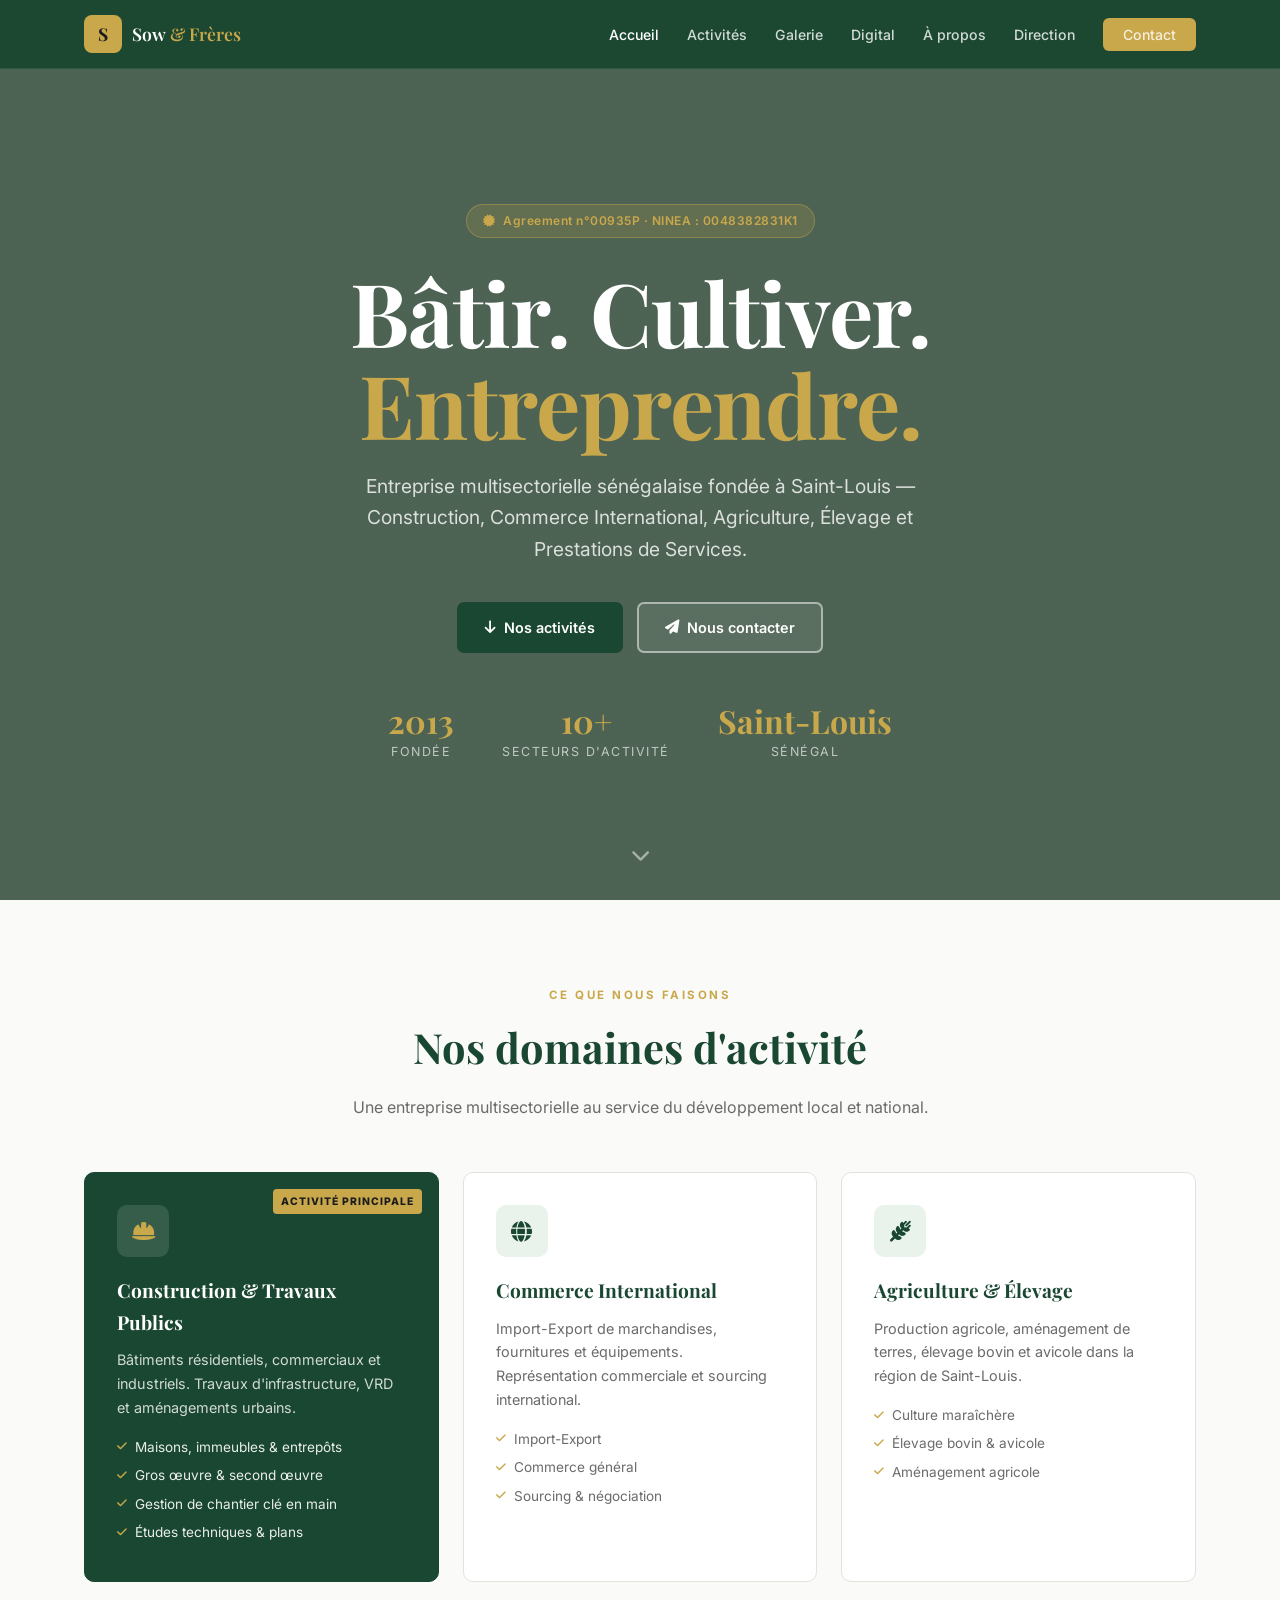
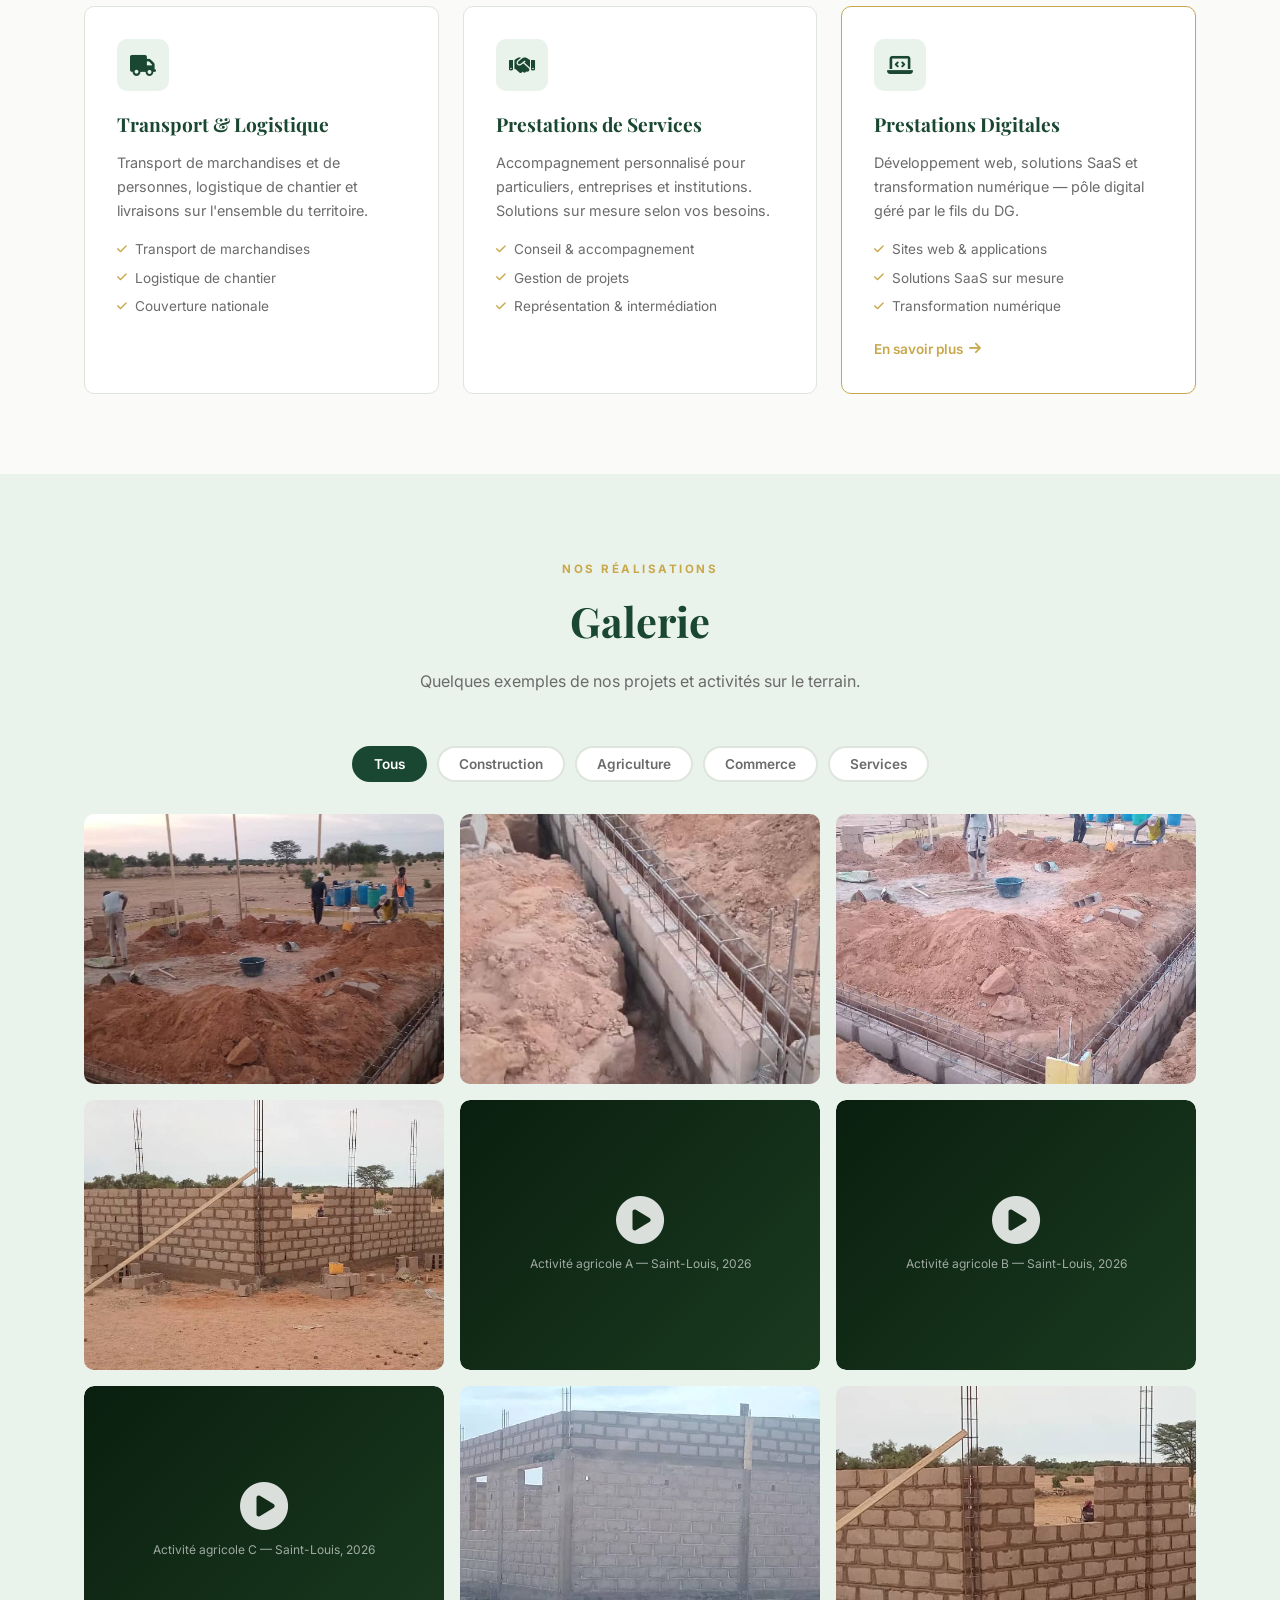
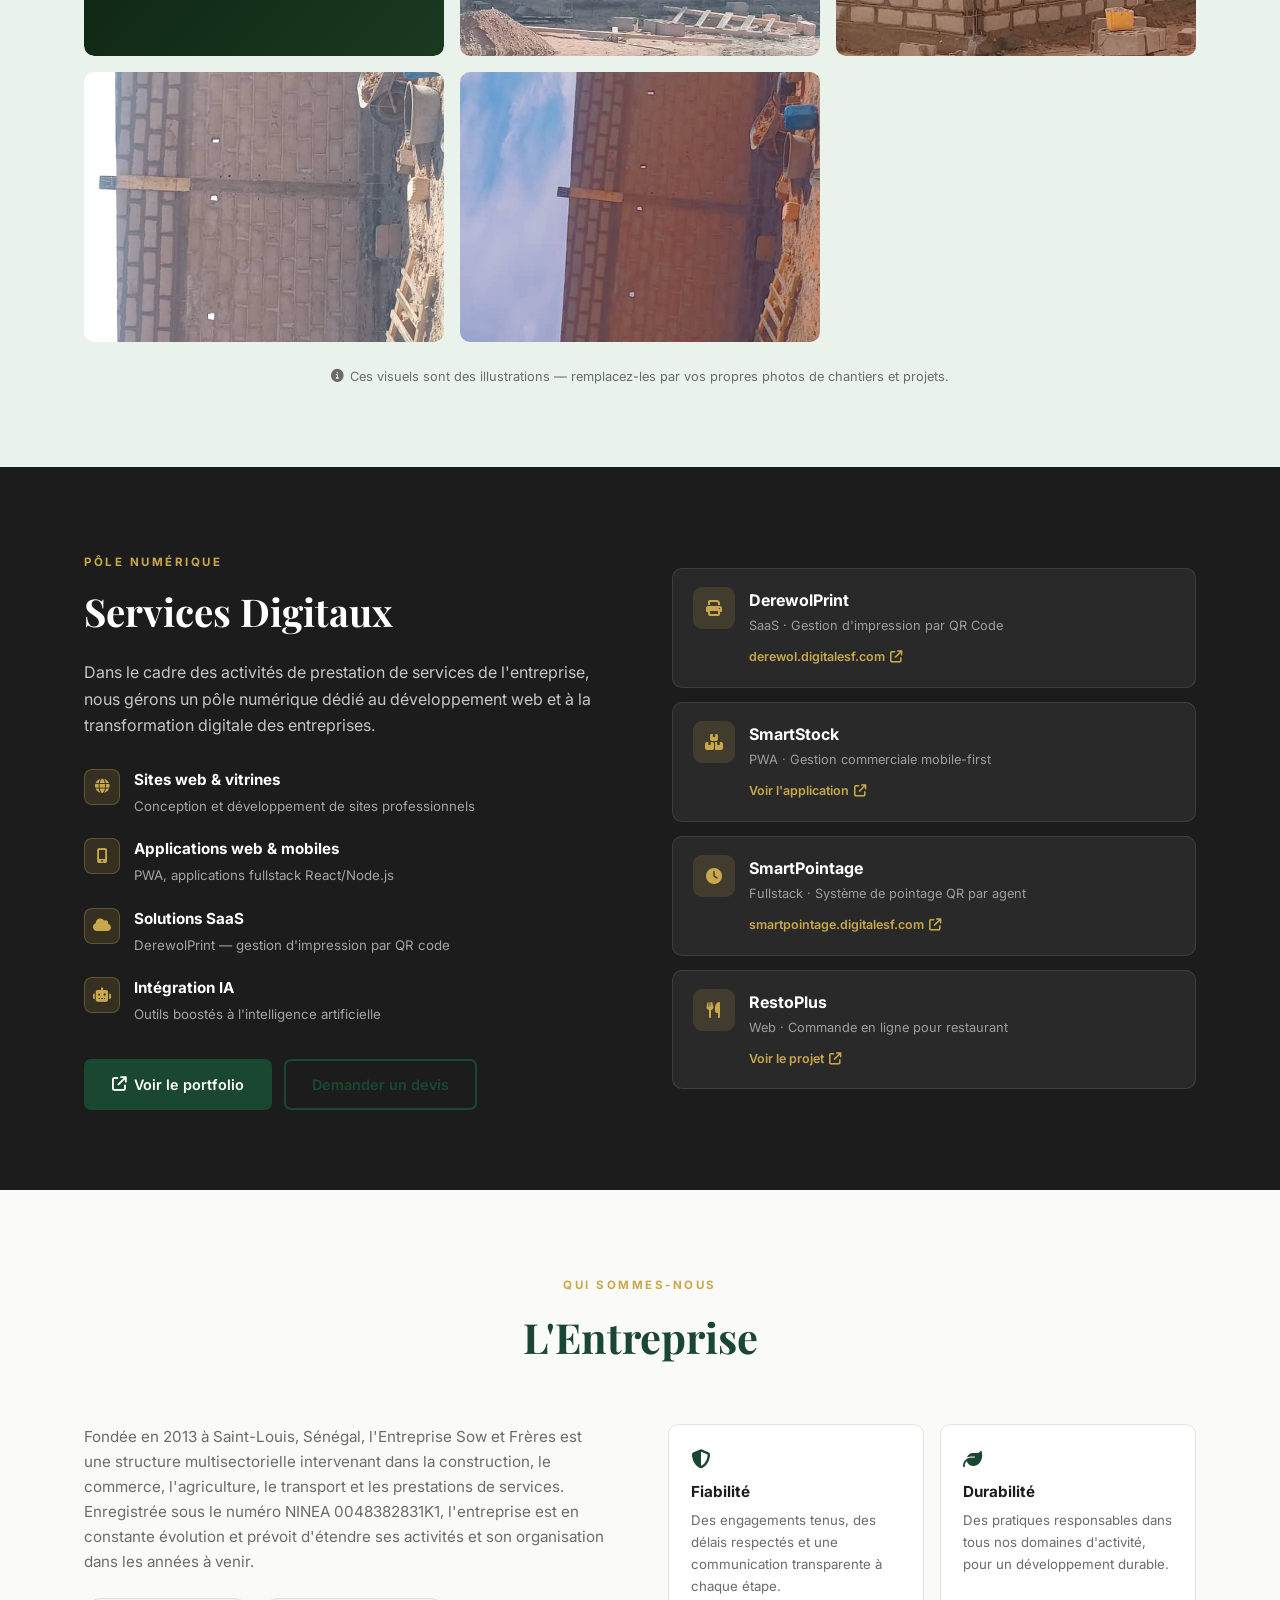
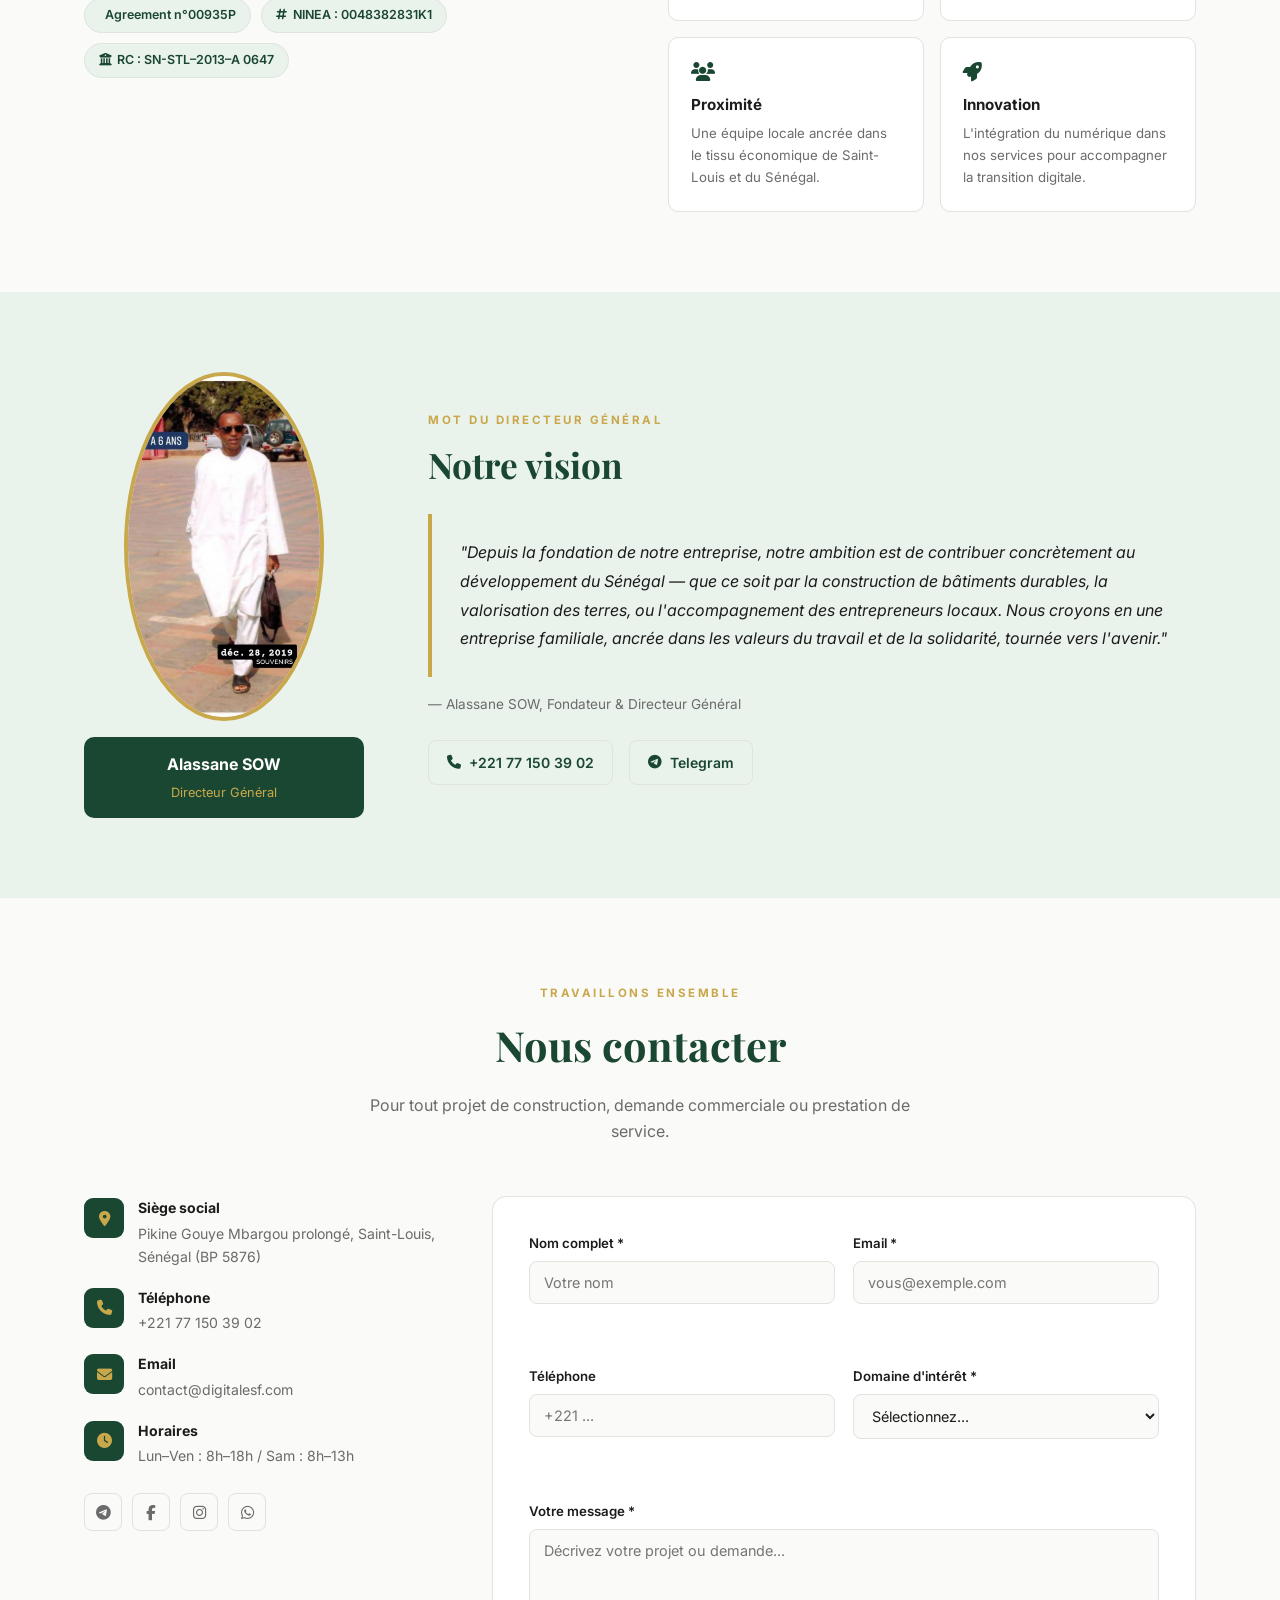
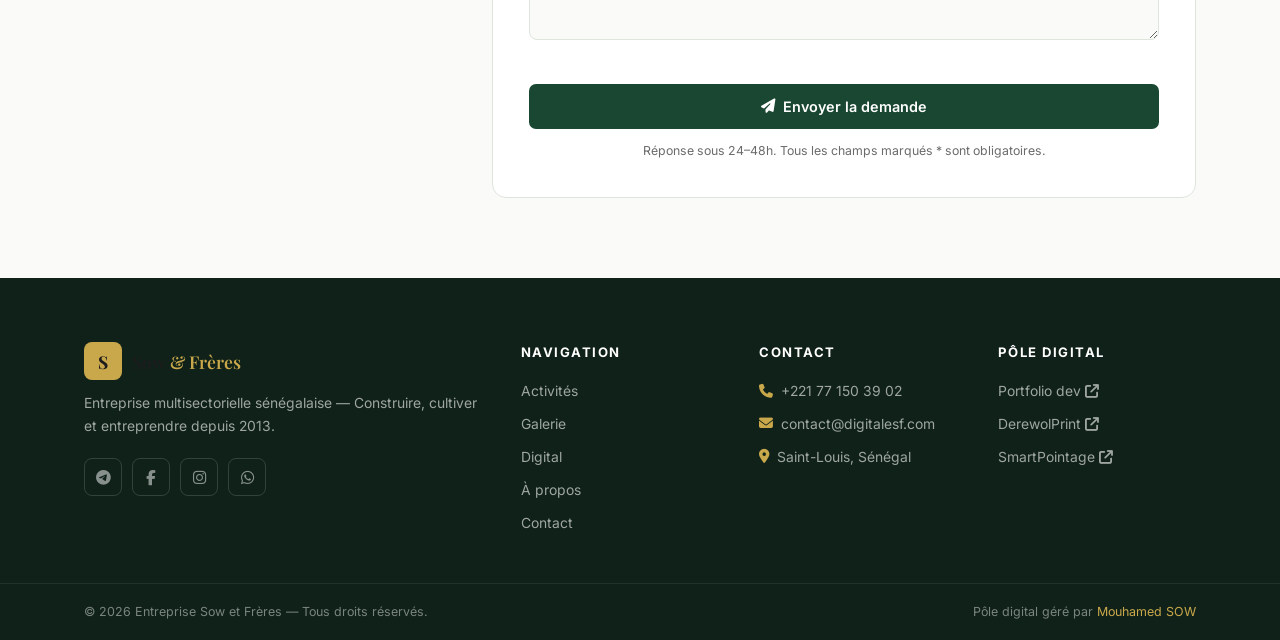
==== commit e10c3db1: "refont ux/ui" ====
--- a/index.html
+++ b/index.html
@@ -1,546 +1,853 @@
-<!DOCTYPE html>
+<!doctype html>
 <html lang="fr">
   <head>
     <meta charset="utf-8" />
-    <meta name="viewport" content="width=device-width, initial-scale=1" />
+    <meta name="viewport" content="width=device-width,initial-scale=1" />
     <title>
-      Entreprise Sow et Freres — Construction, TP, Élevage, Agriculture,
-      Commerce, Import-Export
+      Entreprise Sow et Frères — Construction, Commerce, Agriculture, Services
+      Digitaux
     </title>
     <meta
       name="description"
-      content="Entreprise Sow et Freres: Construction de bâtiments, Travaux Publics, Élevage, Agriculture, Commerce Général, Import-Export, Services et Transport."
+      content="Entreprise Sow et Frères : Construction de bâtiments, Travaux Publics, Commerce Général, Import-Export, Agriculture, Élevage, Transport et Prestations de Services — Saint-Louis, Sénégal."
     />
-    <meta
-      property="og:title"
-      content="Entreprise Sow et Freres — Construction, TP, Élevage, Agriculture, Commerce, Import-Export"
-    />
-    <meta
-      property="og:description"
-      content="Construction de bâtiments, Travaux Publics, Élevage, Agriculture, Commerce Général, Import-Export, Services et Transport."
-    />
-    <meta property="og:type" content="website" />
-    <meta property="og:locale" content="fr_FR" />
     <link rel="preconnect" href="https://fonts.googleapis.com" />
     <link rel="preconnect" href="https://fonts.gstatic.com" crossorigin />
     <link
-      href="https://fonts.googleapis.com/css2?family=Inter:wght@400;500;600;700&family=Poppins:wght@600;700&display=swap"
+      href="https://fonts.googleapis.com/css2?family=Playfair+Display:wght@600;700&family=Inter:wght@400;500;600&display=swap"
       rel="stylesheet"
+    />
+    <link
+      rel="stylesheet"
+      href="https://cdnjs.cloudflare.com/ajax/libs/font-awesome/6.5.0/css/all.min.css"
     />
     <link rel="stylesheet" href="styles.css" />
   </head>
   <body>
-    <header class="site-header">
+    <!-- ═══════════════════════════ HEADER ═══════════════════════════ -->
+    <header class="site-header" id="top">
       <div class="container header-inner">
-        <a
-          href="#accueil"
-          class="logo"
-          aria-label="Entreprise Sow et Freres Accueil"
-        >
-          <span class="logo-mark">E</span>
-          <span class="logo-text">Entreprise Sow et Freres</span>
+        <a href="#accueil" class="logo" aria-label="Entreprise Sow et Frères">
+          <span class="logo-mark">S</span>
+          <span class="logo-text">Sow <span>& Frères</span></span>
         </a>
-        <nav class="nav" aria-label="Navigation principale">
-          <button class="nav-toggle" aria-expanded="false" aria-controls="menu">
-            ☰
+        <nav aria-label="Navigation principale">
+          <button
+            class="nav-toggle"
+            aria-expanded="false"
+            aria-controls="menu"
+            aria-label="Menu"
+          >
+            <span></span><span></span><span></span>
           </button>
           <ul id="menu" class="nav-list">
             <li><a href="#accueil">Accueil</a></li>
-            <li><a href="#services">Services</a></li>
-            <li><a href="#entreprise">Entreprise</a></li>
-            <li><a href="#dg">DG</a></li>
-            <li><a href="#projets">Projets</a></li>
-            <li>
-              <a href="#contact" class="btn btn-outline btn-small">Contact</a>
-            </li>
+            <li><a href="#services">Activités</a></li>
+            <li><a href="#galerie">Galerie</a></li>
+            <li><a href="#digital">Digital</a></li>
+            <li><a href="#entreprise">À propos</a></li>
+            <li><a href="#dg">Direction</a></li>
+            <li><a href="#contact" class="btn-nav">Contact</a></li>
           </ul>
         </nav>
       </div>
     </header>
 
-    <main>
-      <section id="accueil" class="hero section">
-        <div class="container grid grid-2">
-          <div class="hero-text">
-            <h1>Construisons l'avenir, dès aujourd'hui</h1>
+    <!-- ═══════════════════════════ HERO ═══════════════════════════ -->
+    <section id="accueil" class="hero">
+      <div class="hero-overlay"></div>
+      <div class="container hero-inner">
+        <div class="hero-badge">
+          <i class="fa-solid fa-certificate"></i>
+          Agreement n°00935P · NINEA : 0048382831K1
+        </div>
+        <h1>Bâtir. Cultiver.<br /><span>Entreprendre.</span></h1>
+        <p class="hero-sub">
+          Entreprise multisectorielle sénégalaise fondée à Saint-Louis —
+          Construction, Commerce International, Agriculture, Élevage et
+          Prestations de Services.
+        </p>
+        <div class="hero-actions">
+          <a href="#services" class="btn btn-primary"
+            ><i class="fa-solid fa-arrow-down"></i> Nos activités</a
+          >
+          <a href="#contact" class="btn btn-ghost"
+            ><i class="fa-solid fa-paper-plane"></i> Nous contacter</a
+          >
+        </div>
+        <div class="hero-stats">
+          <div class="stat"><strong>2013</strong><span>Fondée</span></div>
+          <div class="stat">
+            <strong>10+</strong><span>Secteurs d'activité</span>
+          </div>
+          <div class="stat">
+            <strong>Saint-Louis</strong><span>Sénégal</span>
+          </div>
+        </div>
+      </div>
+      <div class="hero-scroll"><i class="fa-solid fa-chevron-down"></i></div>
+    </section>
+
+    <!-- ═══════════════════════════ ACTIVITÉS ═══════════════════════════ -->
+    <section id="services" class="section">
+      <div class="container">
+        <div class="section-head">
+          <span class="eyebrow">Ce que nous faisons</span>
+          <h2>Nos domaines d'activité</h2>
+          <p>
+            Une entreprise multisectorielle au service du développement local et
+            national.
+          </p>
+        </div>
+        <div class="activities-grid">
+          <article class="activity-card featured">
+            <div class="ac-icon"><i class="fa-solid fa-hard-hat"></i></div>
+            <h3>Construction & Travaux Publics</h3>
             <p>
-              Construction de bâtiments, vente de terrains et accompagnement
-              complet. De l'idée au projet livré, notre équipe vous guide à
-              chaque étape.
-            </p>
-            <div class="hero-cta">
-              <a href="#services" class="btn btn-primary">Nos services</a>
-              <a href="#contact" class="btn btn-outline">Nous contacter</a>
-            </div>
-            <ul class="hero-stats">
-              <li><strong>50+</strong><span>Projets livrés</span></li>
-              <li><strong>10+</strong><span>Années d'expérience</span></li>
-              <li><strong>50 ha</strong><span>Terrains aménagés</span></li>
+              Bâtiments résidentiels, commerciaux et industriels. Travaux
+              d'infrastructure, VRD et aménagements urbains.
+            </p>
+            <ul>
+              <li>
+                <i class="fa-solid fa-check"></i> Maisons, immeubles & entrepôts
+              </li>
+              <li>
+                <i class="fa-solid fa-check"></i> Gros œuvre & second œuvre
+              </li>
+              <li>
+                <i class="fa-solid fa-check"></i> Gestion de chantier clé en
+                main
+              </li>
+              <li>
+                <i class="fa-solid fa-check"></i> Études techniques & plans
+              </li>
             </ul>
-          </div>
-          <div class="hero-media">
-            <div class="media-card">
-              <img
-                src="https://images.unsplash.com/photo-1504307651254-35680f356dfd?q=80&w=1200&auto=format&fit=crop"
-                alt="Chantier de construction moderne"
-              />
-            </div>
-            <div class="media-card floating">
-              <img
-                src="https://images.unsplash.com/photo-1555854877-bab0e564b8d5?q=80&w=1200&auto=format&fit=crop"
-                alt="Plan d'architecte"
-              />
-            </div>
-          </div>
-        </div>
-      </section>
-
-      <section id="services" class="section">
-        <div class="container">
-          <header class="section-header">
-            <h2>Nos services</h2>
+            <span class="ac-label">Activité principale</span>
+          </article>
+
+          <article class="activity-card">
+            <div class="ac-icon"><i class="fa-solid fa-globe"></i></div>
+            <h3>Commerce International</h3>
             <p>
-              Des solutions intégrées pour particuliers, promoteurs et
-              institutions.
-            </p>
-          </header>
-          <div class="cards grid grid-3">
-            <article class="card">
-              <div class="card-icon">🏗️</div>
-              <h3>Construction</h3>
+              Import-Export de marchandises, fournitures et équipements.
+              Représentation commerciale et sourcing international.
+            </p>
+            <ul>
+              <li><i class="fa-solid fa-check"></i> Import-Export</li>
+              <li><i class="fa-solid fa-check"></i> Commerce général</li>
+              <li><i class="fa-solid fa-check"></i> Sourcing & négociation</li>
+            </ul>
+          </article>
+
+          <article class="activity-card">
+            <div class="ac-icon"><i class="fa-solid fa-wheat-awn"></i></div>
+            <h3>Agriculture & Élevage</h3>
+            <p>
+              Production agricole, aménagement de terres, élevage bovin et
+              avicole dans la région de Saint-Louis.
+            </p>
+            <ul>
+              <li><i class="fa-solid fa-check"></i> Culture maraîchère</li>
+              <li><i class="fa-solid fa-check"></i> Élevage bovin & avicole</li>
+              <li><i class="fa-solid fa-check"></i> Aménagement agricole</li>
+            </ul>
+          </article>
+
+          <article class="activity-card">
+            <div class="ac-icon"><i class="fa-solid fa-truck"></i></div>
+            <h3>Transport & Logistique</h3>
+            <p>
+              Transport de marchandises et de personnes, logistique de chantier
+              et livraisons sur l'ensemble du territoire.
+            </p>
+            <ul>
+              <li>
+                <i class="fa-solid fa-check"></i> Transport de marchandises
+              </li>
+              <li><i class="fa-solid fa-check"></i> Logistique de chantier</li>
+              <li><i class="fa-solid fa-check"></i> Couverture nationale</li>
+            </ul>
+          </article>
+
+          <article class="activity-card">
+            <div class="ac-icon"><i class="fa-solid fa-handshake"></i></div>
+            <h3>Prestations de Services</h3>
+            <p>
+              Accompagnement personnalisé pour particuliers, entreprises et
+              institutions. Solutions sur mesure selon vos besoins.
+            </p>
+            <ul>
+              <li>
+                <i class="fa-solid fa-check"></i> Conseil & accompagnement
+              </li>
+              <li><i class="fa-solid fa-check"></i> Gestion de projets</li>
+              <li>
+                <i class="fa-solid fa-check"></i> Représentation &
+                intermédiation
+              </li>
+            </ul>
+          </article>
+
+          <article class="activity-card ac-digital">
+            <div class="ac-icon"><i class="fa-solid fa-laptop-code"></i></div>
+            <h3>Prestations Digitales</h3>
+            <p>
+              Développement web, solutions SaaS et transformation numérique —
+              pôle digital géré par le fils du DG.
+            </p>
+            <ul>
+              <li>
+                <i class="fa-solid fa-check"></i> Sites web & applications
+              </li>
+              <li>
+                <i class="fa-solid fa-check"></i> Solutions SaaS sur mesure
+              </li>
+              <li>
+                <i class="fa-solid fa-check"></i> Transformation numérique
+              </li>
+            </ul>
+            <a href="#digital" class="ac-link"
+              >En savoir plus <i class="fa-solid fa-arrow-right"></i
+            ></a>
+          </article>
+        </div>
+      </div>
+    </section>
+
+    <!-- ═══════════════════════════ GALERIE ═══════════════════════════ -->
+    <section id="galerie" class="section section-alt">
+      <div class="container">
+        <div class="section-head">
+          <span class="eyebrow">Nos réalisations</span>
+          <h2>Galerie</h2>
+          <p>Quelques exemples de nos projets et activités sur le terrain.</p>
+        </div>
+
+        <!-- Filtres galerie -->
+        <div class="gallery-filters" role="tablist">
+          <button
+            class="filter-btn active"
+            data-filter="all"
+            role="tab"
+            aria-selected="true"
+          >
+            Tous
+          </button>
+          <button
+            class="filter-btn"
+            data-filter="construction"
+            role="tab"
+            aria-selected="false"
+          >
+            Construction
+          </button>
+          <button
+            class="filter-btn"
+            data-filter="agriculture"
+            role="tab"
+            aria-selected="false"
+          >
+            Agriculture
+          </button>
+          <button
+            class="filter-btn"
+            data-filter="commerce"
+            role="tab"
+            aria-selected="false"
+          >
+            Commerce
+          </button>
+          <button
+            class="filter-btn"
+            data-filter="services"
+            role="tab"
+            aria-selected="false"
+          >
+            Services
+          </button>
+        </div>
+
+        <div class="gallery-grid" id="gallery-grid">
+          <!-- Construction -->
+          <figure class="gallery-item" data-cat="construction">
+            <img
+              src="src/construction/WhatsApp%20Image%202026-01-12%20at%2012.52.52.jpeg"
+              alt="Chantier de construction"
+              loading="lazy"
+            />
+            <figcaption>Construction de bâtiment résidentiel</figcaption>
+          </figure>
+          <figure class="gallery-item" data-cat="construction">
+            <img
+              src="src/construction/WhatsApp%20Image%202026-01-12%20at%2012.52.52%20(2).jpeg"
+              alt="Fondations de chantier"
+              loading="lazy"
+            />
+            <figcaption>Travaux de fondation</figcaption>
+          </figure>
+          <figure class="gallery-item" data-cat="construction">
+            <img
+              src="src/construction/WhatsApp%20Image%202026-01-12%20at%2012.52.52%20(1).jpeg"
+              alt="Gros oeuvre"
+              loading="lazy"
+            />
+            <figcaption>Gros œuvre — Structure béton</figcaption>
+          </figure>
+          <figure class="gallery-item" data-cat="construction">
+            <img
+              src="src/construction/WhatsApp%20Image%202026-01-12%20at%2012.52.51.jpeg"
+              alt="Finitions intérieures"
+              loading="lazy"
+            />
+            <figcaption>Finitions intérieures</figcaption>
+          </figure>
+          <!-- Agriculture -->
+          <figure
+            class="gallery-item video-item"
+            data-cat="agriculture"
+            data-video="src/agriculture/WhatsApp%20Video%202026-06-12%20at%2015.08.27.mp4"
+          >
+            <div class="video-thumb">
+              <i class="fa-solid fa-circle-play"></i>
+              <span>Activité agricole A — Saint-Louis, 2026</span>
+            </div>
+            <figcaption>Activité agricole A — Saint-Louis, 2026</figcaption>
+          </figure>
+
+          <figure
+            class="gallery-item video-item"
+            data-cat="agriculture"
+            data-video="src/agriculture/WhatsApp%20Video%202026-06-12%20at%2015.10.11.mp4"
+          >
+            <div class="video-thumb">
+              <i class="fa-solid fa-circle-play"></i>
+              <span>Activité agricole B — Saint-Louis, 2026</span>
+            </div>
+            <figcaption>Activité agricole B — Saint-Louis, 2026</figcaption>
+          </figure>
+
+          <figure
+            class="gallery-item video-item"
+            data-cat="agriculture"
+            data-video="src/agriculture/WhatsApp%20Video%202026-06-12%20at%2015.11.37.mp4"
+          >
+            <div class="video-thumb">
+              <i class="fa-solid fa-circle-play"></i>
+              <span>Activité agricole C — Saint-Louis, 2026</span>
+            </div>
+            <figcaption>Activité agricole C — Saint-Louis, 2026</figcaption>
+          </figure>
+          <!-- Commerce -->
+          <figure class="gallery-item" data-cat="commerce">
+            <img
+              src="src/construction/WhatsApp%20Image%202026-01-12%20at%2012.52.50.jpeg"
+              alt="Import-export"
+              loading="lazy"
+            />
+            <figcaption>Logistique import-export</figcaption>
+          </figure>
+          <figure class="gallery-item" data-cat="commerce">
+            <img
+              src="src/construction/WhatsApp%20Image%202026-01-12%20at%2012.52.50%20(2).jpeg"
+              alt="Entrepôt marchandises"
+              loading="lazy"
+            />
+            <figcaption>Stockage & distribution</figcaption>
+          </figure>
+          <!-- Services -->
+          <figure class="gallery-item" data-cat="services">
+            <img
+              src="src/construction/WhatsApp%20Image%202026-01-12%20at%2012.52.50%20(1).jpeg"
+              alt="Réunion d'équipe"
+              loading="lazy"
+            />
+            <figcaption>Accompagnement & conseil</figcaption>
+          </figure>
+          <figure class="gallery-item" data-cat="services">
+            <img
+              src="src/construction/WhatsApp%20Image%202026-01-12%20at%2012.52.49.jpeg"
+              alt="Transport logistique"
+              loading="lazy"
+            />
+            <figcaption>Transport de marchandises</figcaption>
+          </figure>
+        </div>
+
+        <p class="gallery-note">
+          <i class="fa-solid fa-circle-info"></i> Ces visuels sont des
+          illustrations — remplacez-les par vos propres photos de chantiers et
+          projets.
+        </p>
+      </div>
+    </section>
+
+    <!-- ═══════════════════════════ PÔLE DIGITAL ═══════════════════════════ -->
+    <section id="digital" class="section digital-section">
+      <div class="container">
+        <div class="digital-inner">
+          <div class="digital-text">
+            <span class="eyebrow">Pôle numérique</span>
+            <h2>Services Digitaux</h2>
+            <p>
+              Dans le cadre des activités de prestation de services de
+              l'entreprise, nous gérons un pôle numérique dédié au développement
+              web et à la transformation digitale des entreprises.
+            </p>
+            <ul class="digital-list">
+              <li>
+                <i class="fa-solid fa-globe"></i>
+                <div>
+                  <strong>Sites web & vitrines</strong
+                  ><span
+                    >Conception et développement de sites professionnels</span
+                  >
+                </div>
+              </li>
+              <li>
+                <i class="fa-solid fa-mobile-screen"></i>
+                <div>
+                  <strong>Applications web & mobiles</strong
+                  ><span>PWA, applications fullstack React/Node.js</span>
+                </div>
+              </li>
+              <li>
+                <i class="fa-solid fa-cloud"></i>
+                <div>
+                  <strong>Solutions SaaS</strong
+                  ><span>DerewolPrint — gestion d'impression par QR code</span>
+                </div>
+              </li>
+              <li>
+                <i class="fa-solid fa-robot"></i>
+                <div>
+                  <strong>Intégration IA</strong
+                  ><span>Outils boostés à l'intelligence artificielle</span>
+                </div>
+              </li>
+            </ul>
+            <div class="digital-actions">
+              <a
+                href="https://mouhamedsow.digitalesf.com"
+                target="_blank"
+                class="btn btn-primary"
+                ><i class="fa-solid fa-arrow-up-right-from-square"></i> Voir le
+                portfolio</a
+              >
+              <a href="#contact" class="btn btn-outline">Demander un devis</a>
+            </div>
+          </div>
+          <div class="digital-projects">
+            <div class="dp-card">
+              <div class="dp-icon"><i class="fa-solid fa-print"></i></div>
+              <div>
+                <strong>DerewolPrint</strong>
+                <span>SaaS · Gestion d'impression par QR Code</span>
+                <a
+                  href="https://derewol.digitalesf.com"
+                  target="_blank"
+                  class="dp-link"
+                  >derewol.digitalesf.com
+                  <i class="fa-solid fa-arrow-up-right-from-square"></i
+                ></a>
+              </div>
+            </div>
+            <div class="dp-card">
+              <div class="dp-icon">
+                <i class="fa-solid fa-boxes-stacked"></i>
+              </div>
+              <div>
+                <strong>SmartStock</strong>
+                <span>PWA · Gestion commerciale mobile-first</span>
+                <a
+                  href="https://smartstock-pwa-cyan.vercel.app"
+                  target="_blank"
+                  class="dp-link"
+                  >Voir l'application
+                  <i class="fa-solid fa-arrow-up-right-from-square"></i
+                ></a>
+              </div>
+            </div>
+            <div class="dp-card">
+              <div class="dp-icon"><i class="fa-solid fa-clock"></i></div>
+              <div>
+                <strong>SmartPointage</strong>
+                <span>Fullstack · Système de pointage QR par agent</span>
+                <a
+                  href="https://smartpointage.digitalesf.com"
+                  target="_blank"
+                  class="dp-link"
+                  >smartpointage.digitalesf.com
+                  <i class="fa-solid fa-arrow-up-right-from-square"></i
+                ></a>
+              </div>
+            </div>
+            <div class="dp-card">
+              <div class="dp-icon"><i class="fa-solid fa-utensils"></i></div>
+              <div>
+                <strong>RestoPlus</strong>
+                <span>Web · Commande en ligne pour restaurant</span>
+                <a
+                  href="https://restoplus-lakora.onrender.com"
+                  target="_blank"
+                  class="dp-link"
+                  >Voir le projet
+                  <i class="fa-solid fa-arrow-up-right-from-square"></i
+                ></a>
+              </div>
+            </div>
+          </div>
+        </div>
+      </div>
+    </section>
+
+    <!-- ═══════════════════════════ À PROPOS ═══════════════════════════ -->
+    <section id="entreprise" class="section">
+      <div class="container">
+        <div class="section-head">
+          <span class="eyebrow">Qui sommes-nous</span>
+          <h2>L'Entreprise</h2>
+        </div>
+        <div class="about-grid">
+          <div class="about-text">
+            <p>
+              Fondée en 2013 à Saint-Louis, Sénégal, l'Entreprise Sow et Frères
+              est une structure multisectorielle intervenant dans la
+              construction, le commerce, l'agriculture, le transport et les
+              prestations de services. Enregistrée sous le numéro NINEA
+              0048382831K1, l'entreprise est en constante évolution et prévoit
+              d'étendre ses activités et son organisation dans les années à
+              venir.
+            </p>
+            <div class="about-badges">
+              <span class="badge"
+                ><i class="fa-solid fa-file-certificate"></i> Agreement
+                n°00935P</span
+              >
+              <span class="badge"
+                ><i class="fa-solid fa-hashtag"></i> NINEA : 0048382831K1</span
+              >
+              <span class="badge"
+                ><i class="fa-solid fa-building-columns"></i> RC : SN-STL–2013–A
+                0647</span
+              >
+            </div>
+          </div>
+          <div class="about-values">
+            <div class="value-box">
+              <i class="fa-solid fa-shield-halved"></i>
+              <h4>Fiabilité</h4>
               <p>
-                Maisons, immeubles, entrepôts et ouvrages spéciaux. Respect des
-                délais, normes et budget.
+                Des engagements tenus, des délais respectés et une communication
+                transparente à chaque étape.
               </p>
-              <ul class="card-list">
-                <li>Clés en main</li>
-                <li>Gros oeuvre & second oeuvre</li>
-                <li>Gestion de chantier</li>
-                <li>Études techniques Pro</li>
-              </ul>
-            </article>
-            <article class="card">
-              <div class="card-icon">🌄</div>
-              <h3>Conseil & courtage foncier</h3>
+            </div>
+            <div class="value-box">
+              <i class="fa-solid fa-leaf"></i>
+              <h4>Durabilité</h4>
               <p>
-                Nous n'assurons pas la vente directe : nous vous conseillons et
-                mobilisons un réseau de vendeurs qualifiés
+                Des pratiques responsables dans tous nos domaines d'activité,
+                pour un développement durable.
               </p>
-              <ul class="card-list">
-                <li>
-                  Prospection <br />
-                  ciblée et sélection d'opportunités
-                </li>
-                <li>Due diligence foncière (bornage, titres, antériorités)</li>
-                <li>Négociation et sécurisation contractuelle</li>
-              </ul>
-            </article>
-            <article class="card">
-              <div class="card-icon">♻️</div>
-              <h3>Rénovation & extension</h3>
+            </div>
+            <div class="value-box">
+              <i class="fa-solid fa-users"></i>
+              <h4>Proximité</h4>
               <p>
-                Modernisation énergétique, réaménagement d'espaces et conformité
-                aux standards actuels.
+                Une équipe locale ancrée dans le tissu économique de Saint-Louis
+                et du Sénégal.
               </p>
-              <ul class="card-list">
-                <li>Audit & conception</li>
-                <li>Travaux rapides</li>
-                <li>Garantie & suivi</li>
-
-                <li>Finitions & design intérieur</li>
-              </ul>
-            </article>
-          </div>
-        </div>
-      </section>
-
-      <section id="entreprise" class="section section-alt">
-        <div class="container grid grid-2">
-          <div>
-            <h2>À propos de l'entreprise</h2>
-            <p>
-              Nous sommes une entreprise pluridisciplinaire, engagée pour la
-              qualité, la sécurité et la durabilité. Notre approche intègre la
-              conception, la réalisation et la gestion, pour livrer des projets
-              fiables qui valorisent votre patrimoine.
-            </p>
-            <div class="badges">
-              <span class="badge">Certifié ISO</span>
-              <span class="badge">Assurance décennale</span>
-              <span class="badge">Partenaires bancaires</span>
-            </div>
-            <h3 class="mt-14">Activités principales</h3>
-            <ul class="card-list">
-              <li>Construction de bâtiments & Travaux Publics</li>
-              <li>Élevage & Agriculture</li>
-              <li>Commerce Général & Import-Export</li>
-              <li>Prestation de services & Transport</li>
-            </ul>
-          </div>
-          <div class="feature-boxes">
-            <div class="feature-box">
-              <h4>Qualité</h4>
+            </div>
+            <div class="value-box">
+              <i class="fa-solid fa-rocket"></i>
+              <h4>Innovation</h4>
               <p>
-                Matériaux sélectionnés, équipes qualifiées et contrôle continu.
+                L'intégration du numérique dans nos services pour accompagner la
+                transition digitale.
               </p>
             </div>
-            <div class="feature-box">
-              <h4>Transparence</h4>
-              <p>
-                Devis détaillés, suivi en temps réel et engagement contractuel.
-              </p>
-            </div>
-            <div class="feature-box">
-              <h4>Durabilité</h4>
-              <p>Normes environnementales et performance énergétique.</p>
-            </div>
-            <div class="feature-box">
-              <h4>Service</h4>
-              <p>Un interlocuteur unique et un SAV réactif.</p>
-            </div>
-          </div>
-        </div>
-      </section>
-
-      <section id="dg" class="section">
-        <div class="container grid grid-2 dg-grid">
+          </div>
+        </div>
+      </div>
+    </section>
+
+    <!-- ═══════════════════════════ DG ═══════════════════════════ -->
+    <section id="dg" class="section section-alt">
+      <div class="container">
+        <div class="dg-inner">
           <div class="dg-photo">
-            <img src="src/profil.jpg" alt="Portrait du Directeur Général" />
-          </div>
-          <div class="dg-bio">
-            <h2>Mot du Directeur Général</h2>
-            <p>
-              « Notre mission est de construire des espaces durables, adaptés à
-              vos besoins d'aujourd'hui et de demain. La confiance de nos
-              clients est notre plus grande fierté. »
-            </p>
-            <div class="dg-meta">
+            <!-- Photo du DG stockée dans le dossier src/photo dg/ -->
+            <img
+              src="src/photo%20dg/WhatsApp%20Image%202026-06-12%20at%2015.30.00.jpeg"
+              alt="Portrait du Directeur Général"
+              loading="lazy"
+              style="
+                width: 200px;
+                border-radius: 50%;
+                border: 4px solid var(--gold);
+                margin: 0 auto 16px;
+                display: block;
+              "
+            />
+            <div class="dg-name-card">
+              <strong>Alassane SOW</strong>
+              <span>Directeur Général</span>
+            </div>
+          </div>
+          <div class="dg-text">
+            <span class="eyebrow">Mot du Directeur Général</span>
+            <h2>Notre vision</h2>
+            <blockquote>
+              "Depuis la fondation de notre entreprise, notre ambition est de
+              contribuer concrètement au développement du Sénégal — que ce soit
+              par la construction de bâtiments durables, la valorisation des
+              terres, ou l'accompagnement des entrepreneurs locaux. Nous croyons
+              en une entreprise familiale, ancrée dans les valeurs du travail et
+              de la solidarité, tournée vers l'avenir."
+            </blockquote>
+            <p class="dg-caption">
+              — Alassane SOW, Fondateur & Directeur Général
+            </p>
+            <div class="dg-contact">
+              <a href="tel:+221771503902"
+                ><i class="fa-solid fa-phone"></i> +221 77 150 39 02</a
+              >
+              <a href="https://t.me/+221771503902" target="_blank"
+                ><i class="fa-brands fa-telegram"></i> Telegram</a
+              >
+            </div>
+          </div>
+        </div>
+      </div>
+    </section>
+
+    <!-- ═══════════════════════════ CONTACT ═══════════════════════════ -->
+    <section id="contact" class="section">
+      <div class="container">
+        <div class="section-head">
+          <span class="eyebrow">Travaillons ensemble</span>
+          <h2>Nous contacter</h2>
+          <p>
+            Pour tout projet de construction, demande commerciale ou prestation
+            de service.
+          </p>
+        </div>
+        <div class="contact-grid">
+          <div class="contact-info">
+            <div class="ci-item">
+              <i class="fa-solid fa-location-dot"></i>
               <div>
-                <strong>Nom :</strong>
-                <span>Alassane Sow</span>
-              </div>
+                <strong>Siège social</strong>
+                <p>
+                  Pikine Gouye Mbargou prolongé, Saint-Louis, Sénégal (BP 5876)
+                </p>
+              </div>
+            </div>
+            <div class="ci-item">
+              <i class="fa-solid fa-phone"></i>
               <div>
-                <strong>Fonction :</strong>
-                <span>Directeur Général</span>
-              </div>
+                <strong>Téléphone</strong>
+                <p><a href="tel:+221771503902">+221 77 150 39 02</a></p>
+              </div>
+            </div>
+            <div class="ci-item">
+              <i class="fa-solid fa-envelope"></i>
               <div>
-                <strong>Contact :</strong>
-                <a href="mailto:Entreprise-sow-et-freres@gmail.com"
-                  >Entreprise-sow-et-freres@gmail.com</a
-                >
-              </div>
-            </div>
-          </div>
-        </div>
-      </section>
-
-      <section id="projets" class="section section-alt">
-        <div class="container">
-          <header class="section-header">
-            <h2>Réalisations</h2>
-            <p>Une sélection de projets livrés récemment.</p>
-          </header>
-          <div class="projects">
-            <div class="carousel" data-carousel>
-              <div class="carousel-track">
-                <figure class="project-card">
-                  <img
-                    src="src/projects/WhatsApp Image 2025-09-09 at 17.31.57_33e6d85c.jpg"
-                    alt="Projet de construction 1"
-                  />
-                  <figcaption>Projet de construction 1</figcaption>
-                </figure>
-                <figure class="project-card">
-                  <img
-                    src="src/projects/WhatsApp Image 2025-09-09 at 17.31.58_73b8d610.jpg"
-                    alt="Projet de construction 2"
-                  />
-                  <figcaption>Projet de construction 2</figcaption>
-                </figure>
-                <figure class="project-card">
-                  <img
-                    src="src/projects/WhatsApp Image 2025-09-09 at 17.31.58_a73b5c02.jpg"
-                    alt="Projet de construction 3"
-                  />
-                  <figcaption>Projet de construction 3</figcaption>
-                </figure>
-                <figure class="project-card">
-                  <img
-                    src="src/projects/WhatsApp Image 2025-09-09 at 17.31.58_c4e52835.jpg"
-                    alt="Projet de construction 4"
-                  />
-                  <figcaption>Projet de construction 4</figcaption>
-                </figure>
-                <figure class="project-card">
-                  <img
-                    src="src/projects/WhatsApp Image 2025-09-09 at 17.31.58_c808dd58.jpg"
-                    alt="Projet de construction 5"
-                  />
-                  <figcaption>Projet de construction 5</figcaption>
-                </figure>
-                <figure class="project-card">
-                  <img
-                    src="src/projects/WhatsApp Image 2025-09-09 at 17.31.59_3261288c.jpg"
-                    alt="Projet de construction 6"
-                  />
-                  <figcaption>Projet de construction 6</figcaption>
-                </figure>
-                <figure class="project-card video-card">
-                  <video
-                    src="src/projects/WhatsApp Video 2025-09-09 at 17.31.59_7b1fcbf5.mp4"
-                    alt="Vidéo de projet 1"
-                    muted
-                    loop
-                  />
-                  <figcaption>Vidéo de projet 1</figcaption>
-                </figure>
-                <figure class="project-card video-card">
-                  <video
-                    src="src/projects/WhatsApp Video 2025-09-15 at 12.57.25_e73b9d64.mp4"
-                    alt="Vidéo de projet 2"
-                    muted
-                    loop
-                  />
-                  <figcaption>Vidéo de projet 2</figcaption>
-                </figure>
-                <figure class="project-card video-card">
-                  <video
-                    src="src/projects/WhatsApp Video 2025-09-15 at 12.57.26_71a6bede.mp4"
-                    alt="Vidéo de projet 3"
-                    muted
-                    loop
-                  />
-                  <figcaption>Vidéo de projet 3</figcaption>
-                </figure>
-                <figure class="project-card video-card">
-                  <video
-                    src="src/projects/WhatsApp Video 2025-09-15 at 12.57.26_8d022055.mp4"
-                    alt="Vidéo de projet 4"
-                    muted
-                    loop
-                  />
-                  <figcaption>Vidéo de projet 4</figcaption>
-                </figure>
-                <figure class="project-card video-card">
-                  <video
-                    src="src/projects/WhatsApp Video 2025-09-15 at 12.57.26_a8d6c38e.mp4"
-                    alt="Vidéo de projet 5"
-                    muted
-                    loop
-                  />
-                  <figcaption>Vidéo de projet 5</figcaption>
-                </figure>
-                <figure class="project-card video-card">
-                  <video
-                    src="src/projects/WhatsApp Video 2025-09-15 at 12.57.26_c7968f6f.mp4"
-                    alt="Vidéo de projet 6"
-                    muted
-                    loop
-                  />
-                  <figcaption>Vidéo de projet 6</figcaption>
-                </figure>
-                <figure class="project-card video-card">
-                  <video
-                    src="src/projects/WhatsApp Video 2025-09-15 at 12.57.27_9a219511.mp4"
-                    alt="Vidéo de projet 7"
-                    muted
-                    loop
-                  />
-                  <figcaption>Vidéo de projet 7</figcaption>
-                </figure>
-                <figure class="project-card video-card">
-                  <video
-                    src="src/projects/WhatsApp Video 2025-09-15 at 12.57.27_f7c4ee92.mp4"
-                    alt="Vidéo de projet 8"
-                    muted
-                    loop
-                  />
-                  <figcaption>Vidéo de projet 8</figcaption>
-                </figure>
-              </div>
-              <button
-                class="carousel-btn prev"
-                aria-label="Précédent"
-                type="button"
-              >
-                ‹
-              </button>
-              <button
-                class="carousel-btn next"
-                aria-label="Suivant"
-                type="button"
-              >
-                ›
-              </button>
-            </div>
-          </div>
-        </div>
-      </section>
-
-      <section id="contact" class="section">
-        <div class="container grid grid-2 contact-grid">
-          <div>
-            <h2>Contact</h2>
-            <p>Parlez-nous de votre projet. Réponse sous 24h ouvrées.</p>
-            <ul class="contact-infos">
-              <li>
-                <span class="ci-icon">📍</span>
-                <div>
-                  <strong>Adresse</strong>
-                  <p>Pikine, Sor Saint-Louis (Sénégal)</p>
-                </div>
-              </li>
-              <li>
-                <span class="ci-icon">📞</span>
-                <div>
-                  <strong>Téléphone</strong>
-                  <p><a href="tel:+221771503902">+221 77 150 39 02</a></p>
-                </div>
-              </li>
-              <li>
-                <span class="ci-icon">✉️</span>
-                <div>
-                  <strong>Email</strong>
-                  <p>
-                    <a href="mailto:Entreprise-sow-et-freres@gmail.com"
-                      >Entreprise-sow-et-freres@gmail.com</a
-                    >
-                  </p>
-                </div>
-              </li>
-              <li>
-                <span class="ci-icon">⏱️</span>
-                <div>
-                  <strong>Horaires</strong>
-                  <p>Lun–Ven: 9h–18h</p>
-                </div>
-              </li>
-            </ul>
-          </div>
-          <div>
-            <form id="contact-form" class="contact-form" novalidate>
-              <div class="form-row">
-                <div class="form-field">
-                  <label for="name">Nom complet</label>
-                  <input
-                    id="name"
-                    name="name"
-                    type="text"
-                    placeholder="Votre nom"
-                    required
-                  />
-                  <small class="error" aria-live="polite"></small>
-                </div>
-                <div class="form-field">
-                  <label for="email">Email</label>
-                  <input
-                    id="email"
-                    name="email"
-                    type="email"
-                    placeholder="vous@exemple.com"
-                    required
-                  />
-                  <small class="error" aria-live="polite"></small>
-                </div>
-              </div>
-              <div class="form-row">
-                <div class="form-field">
-                  <label for="phone">Téléphone (optionnel)</label>
-                  <input
-                    id="phone"
-                    name="phone"
-                    type="tel"
-                    placeholder="+221 ..."
-                  />
-                </div>
-                <div class="form-field">
-                  <label for="subject">Sujet</label>
-                  <input
-                    id="subject"
-                    name="subject"
-                    type="text"
-                    placeholder="Objet de votre demande"
-                    required
-                  />
-                  <small class="error" aria-live="polite"></small>
-                </div>
-              </div>
+                <strong>Email</strong>
+                <p>
+                  <a href="mailto:contact@digitalesf.com"
+                    >contact@digitalesf.com</a
+                  >
+                </p>
+              </div>
+            </div>
+            <div class="ci-item">
+              <i class="fa-solid fa-clock"></i>
+              <div>
+                <strong>Horaires</strong>
+                <p>Lun–Ven : 8h–18h / Sam : 8h–13h</p>
+              </div>
+            </div>
+            <div class="contact-socials">
+              <a
+                href="https://t.me/+221771503902"
+                target="_blank"
+                aria-label="Telegram"
+                ><i class="fa-brands fa-telegram"></i
+              ></a>
+              <a
+                href="https://www.facebook.com/share/16AHF4o4Vd/"
+                target="_blank"
+                aria-label="Facebook"
+                ><i class="fa-brands fa-facebook-f"></i
+              ></a>
+              <a
+                href="https://www.instagram.com/alassanesow775"
+                target="_blank"
+                aria-label="Instagram"
+                ><i class="fa-brands fa-instagram"></i
+              ></a>
+              <a
+                href="https://wa.me/221771503902"
+                target="_blank"
+                aria-label="WhatsApp"
+                ><i class="fa-brands fa-whatsapp"></i
+              ></a>
+            </div>
+          </div>
+          <form id="contact-form" class="contact-form" novalidate>
+            <div class="form-row">
               <div class="form-field">
-                <label for="message">Message</label>
-                <textarea
-                  id="message"
-                  name="message"
-                  rows="5"
-                  placeholder="Décrivez votre projet"
+                <label for="name">Nom complet *</label>
+                <input
+                  id="name"
+                  name="name"
+                  type="text"
+                  placeholder="Votre nom"
                   required
-                ></textarea>
+                />
                 <small class="error" aria-live="polite"></small>
               </div>
-              <button type="submit" class="btn btn-primary btn-block">
-                Envoyer la demande
-              </button>
-              <p class="form-note">
-                En envoyant, vous acceptez notre politique de confidentialité.
-              </p>
-            </form>
-          </div>
-        </div>
-      </section>
-    </main>
-
+              <div class="form-field">
+                <label for="email">Email *</label>
+                <input
+                  id="email"
+                  name="email"
+                  type="email"
+                  placeholder="vous@exemple.com"
+                  required
+                />
+                <small class="error" aria-live="polite"></small>
+              </div>
+            </div>
+            <div class="form-row">
+              <div class="form-field">
+                <label for="phone">Téléphone</label>
+                <input
+                  id="phone"
+                  name="phone"
+                  type="tel"
+                  placeholder="+221 ..."
+                />
+              </div>
+              <div class="form-field">
+                <label for="subject">Domaine d'intérêt *</label>
+                <select id="subject" name="subject" required>
+                  <option value="">Sélectionnez...</option>
+                  <option>Construction / Travaux Publics</option>
+                  <option>Commerce / Import-Export</option>
+                  <option>Agriculture / Élevage</option>
+                  <option>Transport / Logistique</option>
+                  <option>Services Digitaux</option>
+                  <option>Autre prestation</option>
+                </select>
+                <small class="error" aria-live="polite"></small>
+              </div>
+            </div>
+            <div class="form-field">
+              <label for="message">Votre message *</label>
+              <textarea
+                id="message"
+                name="message"
+                rows="5"
+                placeholder="Décrivez votre projet ou demande..."
+                required
+              ></textarea>
+              <small class="error" aria-live="polite"></small>
+            </div>
+            <button type="submit" class="btn btn-primary btn-block">
+              <i class="fa-solid fa-paper-plane"></i> Envoyer la demande
+            </button>
+            <p class="form-note">
+              Réponse sous 24–48h. Tous les champs marqués * sont obligatoires.
+            </p>
+          </form>
+        </div>
+      </div>
+    </section>
+
+    <!-- ═══════════════════════════ FOOTER ═══════════════════════════ -->
     <footer class="site-footer">
       <div class="container footer-grid">
-        <div>
+        <div class="footer-brand">
           <div class="logo logo-footer">
-            <span class="logo-mark">E</span>
-            <span class="logo-text">Entreprise Sow et Freres</span>
-          </div>
-          <p>Construire durablement, valoriser vos terrains et vos idées.</p>
-          <div class="socials" aria-label="Réseaux sociaux">
-            <a href="#" aria-label="Facebook" title="Facebook">
-              <svg
-                width="22"
-                height="22"
-                viewBox="0 0 24 24"
-                fill="currentColor"
-                aria-hidden="true"
-              >
-                <path
-                  d="M22.675 0H1.325C.593 0 0 .593 0 1.326v21.348C0 23.407.593 24 1.325 24h11.49V14.706H9.691v-3.62h3.124V8.413c0-3.1 1.893-4.788 4.659-4.788 1.325 0 2.463.099 2.795.143v3.24l-1.918.001c-1.504 0-1.795.715-1.795 1.763v2.313h3.588l-.467 3.62h-3.12V24h6.116C23.407 24 24 23.407 24 22.674V1.326C24 .593 23.407 0 22.675 0z"
-                />
-              </svg>
-            </a>
-            <a href="#" aria-label="Instagram" title="Instagram">
-              <svg
-                width="22"
-                height="22"
-                viewBox="0 0 24 24"
-                fill="currentColor"
-                aria-hidden="true"
-              >
-                <path
-                  d="M12 2.163c3.204 0 3.584.012 4.85.07 3.252.148 4.771 1.691 4.919 4.919.058 1.265.069 1.645.069 4.849 0 3.205-.012 3.584-.069 4.849-.149 3.225-1.664 4.771-4.919 4.919-1.266.058-1.644.07-4.85.07-3.204 0-3.584-.012-4.849-.07-3.26-.149-4.771-1.699-4.919-4.92-.058-1.265-.07-1.644-.07-4.849 0-3.204.013-3.583.07-4.849.149-3.227 1.664-4.771 4.919-4.919 1.266-.057 1.645-.069 4.849-.069zm0-2.163c-3.259 0-3.667.014-4.947.072-4.358.2-6.78 2.618-6.98 6.98-.059 1.281-.073 1.689-.073 4.948 0 3.259.014 3.668.072 4.948.2 4.358 2.618 6.78 6.98 6.98 1.281.058 1.689.072 4.948.072 3.259 0 3.668-.014 4.948-.072 4.354-.2 6.782-2.618 6.979-6.98.059-1.28.073-1.689.073-4.948 0-3.259-.014-3.667-.072-4.947-.196-4.354-2.617-6.78-6.979-6.98-1.281-.059-1.69-.073-4.949-.073zm0 5.838c-3.403 0-6.162 2.759-6.162 6.162s2.759 6.163 6.162 6.163 6.162-2.759 6.162-6.163c0-3.403-2.759-6.162-6.162-6.162zm0 10.162c-2.209 0-4-1.79-4-4 0-2.209 1.791-4 4-4s4 1.791 4 4c0 2.21-1.791 4-4 4zm6.406-11.845c-.796 0-1.441.645-1.441 1.44s.645 1.44 1.441 1.44c.795 0 1.439-.645 1.439-1.44s-.644-1.44-1.439-1.44z"
-                />
-              </svg>
-            </a>
-          </div>
-        </div>
-        <div class="footer-links">
-          <a href="#services">Services</a>
-          <a href="#entreprise">Entreprise</a>
-          <a href="#projets">Projets</a>
+            <span class="logo-mark">S</span>
+            <span class="logo-text">Sow <span>& Frères</span></span>
+          </div>
+          <p>
+            Entreprise multisectorielle sénégalaise — Construire, cultiver et
+            entreprendre depuis 2013.
+          </p>
+          <div class="footer-socials">
+            <a
+              href="https://t.me/+221771503902"
+              target="_blank"
+              aria-label="Telegram"
+              ><i class="fa-brands fa-telegram"></i
+            ></a>
+            <a
+              href="https://www.facebook.com/share/16AHF4o4Vd/"
+              target="_blank"
+              aria-label="Facebook"
+              ><i class="fa-brands fa-facebook-f"></i
+            ></a>
+            <a
+              href="https://www.instagram.com/alassanesow775"
+              target="_blank"
+              aria-label="Instagram"
+              ><i class="fa-brands fa-instagram"></i
+            ></a>
+            <a
+              href="https://wa.me/221771503902"
+              target="_blank"
+              aria-label="WhatsApp"
+              ><i class="fa-brands fa-whatsapp"></i
+            ></a>
+          </div>
+        </div>
+        <div class="footer-nav">
+          <h4>Navigation</h4>
+          <a href="#services">Activités</a>
+          <a href="#galerie">Galerie</a>
+          <a href="#digital">Digital</a>
+          <a href="#entreprise">À propos</a>
           <a href="#contact">Contact</a>
         </div>
-        <div class="footer-bottom">
+        <div class="footer-contact">
+          <h4>Contact</h4>
+          <p><i class="fa-solid fa-phone"></i> +221 77 150 39 02</p>
+          <p><i class="fa-solid fa-envelope"></i> contact@digitalesf.com</p>
+          <p><i class="fa-solid fa-location-dot"></i> Saint-Louis, Sénégal</p>
+        </div>
+        <div class="footer-digital">
+          <h4>Pôle Digital</h4>
+          <a href="https://mouhamedsow.digitalesf.com" target="_blank"
+            >Portfolio dev <i class="fa-solid fa-arrow-up-right-from-square"></i
+          ></a>
+          <a href="https://derewol.digitalesf.com" target="_blank"
+            >DerewolPrint <i class="fa-solid fa-arrow-up-right-from-square"></i
+          ></a>
+          <a href="https://smartpointage.digitalesf.com" target="_blank"
+            >SmartPointage <i class="fa-solid fa-arrow-up-right-from-square"></i
+          ></a>
+        </div>
+      </div>
+      <div class="footer-bottom">
+        <div class="container">
           <small
-            >© <span id="year"></span> Entreprise Sow et Freres. Tous droits
+            >© <span id="year"></span> Entreprise Sow et Frères — Tous droits
             réservés.</small
           >
+          <small
+            >Pôle digital géré par
+            <a href="https://mouhamedsow.digitalesf.com" target="_blank"
+              >Mouhamed SOW</a
+            ></small
+          >
         </div>
       </div>
     </footer>
 
-    <!-- Lightbox modal for project images and videos -->
+    <!-- Lightbox -->
     <div
       id="lightbox"
       class="lightbox"
@@ -549,16 +856,30 @@
       aria-modal="true"
       tabindex="-1"
     >
-      <button class="lightbox-close" aria-label="Fermer">×</button>
-      <div class="lightbox-content">
-        <img alt="" class="lightbox-media" />
-        <video controls class="lightbox-media" muted loop></video>
-      </div>
+      <button class="lightbox-close" aria-label="Fermer">
+        <i class="fa-solid fa-xmark"></i>
+      </button>
+      <img alt="" />
       <p class="lightbox-caption"></p>
     </div>
 
-    <!-- Custom notifications -->
+    <!-- Notifications -->
     <div id="notifications" class="notifications" aria-live="polite"></div>
+
+    <div
+      id="video-modal"
+      class="video-modal"
+      aria-hidden="true"
+      role="dialog"
+      aria-modal="true"
+    >
+      <div class="video-modal-inner">
+        <button class="video-modal-close" aria-label="Fermer">
+          <i class="fa-solid fa-xmark"></i>
+        </button>
+        <video id="modal-video" controls playsinline preload="metadata"></video>
+      </div>
+    </div>
 
     <script src="script.js"></script>
   </body>
--- a/styles.css
+++ b/styles.css
@@ -1,852 +1,961 @@
-/* Variables */
+/* ═══════════════════════════════════════════════════════════════
+   ENTREPRISE SOW ET FRÈRES — styles.css
+   Palette : Vert #1A4731 / Or #C9A84C / Blanc #FAFAF8 / Encre #1C1C1C
+   ═══════════════════════════════════════════════════════════════ */
+
 :root {
-  --bg: #ffffff;
-  --bg-alt: #fafdf7;
-  --surface: #ffffff;
-  --text: #1f2328;
-  --text-dim: #5a6573;
-  --text-dim-a: #082c44e0;
-  --primary: #2e7d32; /* green */
-  --primary-a: #17751cac;
-  --primary-600: #1b5e20; /* darker green */
-  --accent: #a5d6a7; /* light green */
-  --muted: #d8e2d6;
-  --border: #e7efe6;
-  --success: #2ecc71;
-  --warning: #f39c12;
-  --danger: #e74c3c;
-  --shadow: 0 10px 30px rgba(0, 0, 0, 0.08);
-  --header-height: 64px;
-  /* Hauteur du carrousel: ajustez à 80vh si souhaité */
-  --carousel-height: 75vh;
-}
-
-* {
-  box-sizing: border-box;
-}
-html,
+  --green:       #1A4731;
+  --green-mid:   #236041;
+  --green-light: #EAF2EC;
+  --gold:        #C9A84C;
+  --gold-light:  #F5EDD8;
+  --white:       #FAFAF8;
+  --ink:         #1C1C1C;
+  --muted:       #6B6B6B;
+  --line:        #DDE5DD;
+  --radius:      10px;
+  --shadow:      0 4px 24px rgba(0,0,0,.10);
+  --transition:  .25s ease;
+  --container:   1160px;
+}
+
+*, *::before, *::after { box-sizing: border-box; margin: 0; padding: 0; }
+html { scroll-behavior: smooth; font-size: 16px; }
 body {
-  height: 100%;
-}
-body {
-  margin: 0;
-  font-family: Inter, system-ui, -apple-system, Segoe UI, Roboto, sans-serif;
-  color: var(--text);
-  background: linear-gradient(180deg, var(--bg), var(--bg-alt));
-  line-height: 1.6;
-  padding-top: var(--header-height);
-}
-img {
-  max-width: 100%;
-  height: auto;
-  display: block;
-}
-
-.container {
-  width: min(1120px, 92%);
-  margin-inline: auto;
-}
-.section {
-  padding: 80px 0;
-}
-.section-alt {
-  background: radial-gradient(
-      1200px 500px at 80% -10%,
-      rgba(46, 125, 50, 0.12),
-      transparent 60%
-    ),
-    var(--bg-alt);
-}
-.section-header {
+  font-family: 'Inter', sans-serif;
+  background: var(--white);
+  color: var(--ink);
+  line-height: 1.65;
+}
+img { max-width: 100%; display: block; }
+a { color: inherit; text-decoration: none; }
+ul { list-style: none; }
+button { font-family: inherit; cursor: pointer; }
+
+/* UTILITIES */
+.container { max-width: var(--container); margin: 0 auto; padding: 0 24px; }
+.section { padding: 80px 0; }
+.section-alt { background: var(--green-light); }
+
+.section-head {
   text-align: center;
-  margin-bottom: 36px;
-}
-.section-header h2 {
-  font-family: Poppins, Inter, sans-serif;
-  font-size: 34px;
-  margin: 0 0 10px;
-  letter-spacing: 0.2px;
-}
-
-.section-header h2::after {
-  position: absolute;
-  content: "";
-  display: block;
-  width: 70%;
-  height: 2px;
-  background: var(--primary);
-  /* bottom: 2.5px; */
-  left: 0;
-  right: 0;
-  margin-inline: auto;
-}
-.section-header p {
-  color: var(--text-dim);
-  margin: 0;
-}
-
-/* Header */
+  max-width: 600px;
+  margin: 0 auto 52px;
+}
+.section-head h2 {
+  font-family: 'Playfair Display', serif;
+  font-size: clamp(1.8rem, 3.5vw, 2.6rem);
+  color: var(--green);
+  margin-bottom: 12px;
+}
+.section-head p { color: var(--muted); }
+
+.eyebrow {
+  display: inline-block;
+  font-size: .72rem;
+  font-weight: 700;
+  text-transform: uppercase;
+  letter-spacing: 2.5px;
+  color: var(--gold);
+  margin-bottom: 8px;
+}
+
+/* BUTTONS */
+.btn {
+  display: inline-flex;
+  align-items: center;
+  gap: 8px;
+  padding: 12px 26px;
+  border-radius: 7px;
+  font-weight: 600;
+  font-size: .9rem;
+  transition: transform var(--transition), box-shadow var(--transition), background var(--transition);
+  border: 2px solid transparent;
+  white-space: nowrap;
+}
+.btn:hover { transform: translateY(-2px); box-shadow: var(--shadow); }
+.btn-primary { background: var(--green); color: #fff; }
+.btn-primary:hover { background: var(--green-mid); }
+.btn-outline { border-color: var(--green); color: var(--green); background: transparent; }
+.btn-outline:hover { background: var(--green); color: #fff; }
+.btn-ghost { border-color: rgba(255,255,255,.5); color: #fff; background: rgba(255,255,255,.08); }
+.btn-ghost:hover { background: rgba(255,255,255,.18); border-color: #fff; }
+.btn-block { width: 100%; justify-content: center; }
+.btn-nav {
+  background: var(--gold);
+  color: var(--ink);
+  padding: 8px 20px;
+  border-radius: 6px;
+  font-weight: 700;
+  font-size: .85rem;
+  transition: background var(--transition);
+}
+.btn-nav:hover { background: #b8942e; }
+
+/* ═══════ HEADER ═══════ */
 .site-header {
   position: fixed;
+  top: 0; left: 0; right: 0;
+  z-index: 1000;
+  background: rgba(26, 71, 49, .95);
+  backdrop-filter: blur(10px);
+  border-bottom: 1px solid rgba(255,255,255,.08);
+  transition: box-shadow var(--transition);
+}
+.site-header.scrolled { box-shadow: 0 2px 20px rgba(0,0,0,.18); }
+.header-inner { display: flex; align-items: center; justify-content: space-between; height: 68px; }
+.logo { display: flex; align-items: center; gap: 10px; color: #fff; }
+.logo-mark { width: 38px; height: 38px; background: var(--gold); color: var(--ink); border-radius: 8px; display: flex; align-items: center; justify-content: center; font-family: 'Playfair Display', serif; font-weight: 700; font-size: 1.1rem; flex-shrink: 0; }
+.logo-text { font-family: 'Playfair Display', serif; font-size: 1.1rem; font-weight: 600; color: #fff; }
+.logo-text span { color: var(--gold); }
+.logo-footer .logo-text { color: var(--ink); }
+
+.nav-list { display: flex; align-items: center; gap: 28px; }
+.nav-list a { color: rgba(255,255,255,.8); font-size: .88rem; font-weight: 500; transition: color var(--transition); }
+.nav-list a:hover, .nav-list a.active { color: #fff; }
+.nav-toggle { display: none; flex-direction: column; gap: 5px; background: none; border: none; padding: 4px; }
+.nav-toggle span { width: 22px; height: 2px; background: #fff; border-radius: 2px; transition: var(--transition); }
+
+/* ═══════ HERO ═══════ */
+.hero {
+  min-height: 100vh;
+  background:
+    linear-gradient(rgba(10,40,20,.72), rgba(10,40,20,.72)),
+    url('https://images.unsplash.com/photo-1504307651254-35680f356dfd?q=80&w=1600&auto=format&fit=crop')
+    center/cover no-repeat fixed;
+  display: flex;
+  align-items: center;
+  padding-top: 68px;
+  position: relative;
+}
+.hero-inner { text-align: center; color: #fff; padding: 80px 0; }
+.hero-badge { display: inline-flex; align-items: center; gap: 8px; background: rgba(201,168,76,.18); border: 1px solid rgba(201,168,76,.4); border-radius: 50px; padding: 6px 16px; font-size: .75rem; color: var(--gold); font-weight: 600; letter-spacing: .5px; margin-bottom: 28px; }
+.hero-inner h1 { font-family: 'Playfair Display', serif; font-size: clamp(2.8rem, 7vw, 5.5rem); line-height: 1.05; letter-spacing: -1px; margin-bottom: 20px; }
+.hero-inner h1 span { color: var(--gold); }
+.hero-sub { font-size: clamp(1rem, 2vw, 1.2rem); color: rgba(255,255,255,.8); max-width: 620px; margin: 0 auto 36px; }
+.hero-actions { display: flex; gap: 14px; justify-content: center; flex-wrap: wrap; margin-bottom: 52px; }
+.hero-stats { display: flex; justify-content: center; gap: 48px; flex-wrap: wrap; }
+.stat { text-align: center; }
+.stat strong { display: block; font-family: 'Playfair Display', serif; font-size: 2rem; color: var(--gold); line-height: 1; }
+.stat span { font-size: .78rem; color: rgba(255,255,255,.65); text-transform: uppercase; letter-spacing: 1.5px; }
+.hero-scroll { position: absolute; bottom: 28px; left: 50%; transform: translateX(-50%); color: rgba(255,255,255,.5); font-size: 1.2rem; animation: bounce 2s infinite; }
+@keyframes bounce { 0%,100%{transform:translateX(-50%) translateY(0)} 50%{transform:translateX(-50%) translateY(6px)} }
+
+/* ═══════ ACTIVITÉS ═══════ */
+.activities-grid { display: grid; grid-template-columns: repeat(3, 1fr); gap: 24px; }
+.activity-card { background: #fff; border: 1px solid var(--line); border-radius: var(--radius); padding: 32px; transition: transform var(--transition), box-shadow var(--transition), border-color var(--transition); position: relative; overflow: hidden; }
+.activity-card::before { content: ''; position: absolute; top: 0; left: 0; right: 0; height: 3px; background: var(--green); transform: scaleX(0); transition: transform var(--transition); }
+.activity-card:hover { transform: translateY(-4px); box-shadow: var(--shadow); border-color: var(--green); }
+.activity-card:hover::before { transform: scaleX(1); }
+.activity-card.featured { background: var(--green); color: #fff; border-color: var(--green); grid-column: span 1; }
+.activity-card.featured::before { background: var(--gold); }
+.activity-card.featured h3 { color: #fff; }
+.activity-card.featured p { color: rgba(255,255,255,.8); }
+.activity-card.featured li { color: rgba(255,255,255,.9); }
+.activity-card.featured .ac-icon { background: rgba(255,255,255,.12); color: var(--gold); }
+.ac-digital { border-color: var(--gold); }
+.ac-digital::before { background: var(--gold); }
+.ac-icon { width: 52px; height: 52px; background: var(--green-light); color: var(--green); border-radius: 10px; display: flex; align-items: center; justify-content: center; font-size: 1.3rem; margin-bottom: 18px; }
+.activity-card h3 { font-family: 'Playfair Display', serif; font-size: 1.2rem; color: var(--green); margin-bottom: 10px; }
+.activity-card p { font-size: .9rem; color: var(--muted); margin-bottom: 16px; }
+.activity-card li { font-size: .85rem; color: var(--muted); display: flex; align-items: center; gap: 8px; margin-bottom: 6px; }
+.activity-card li i { color: var(--gold); font-size: .7rem; }
+.ac-label { position: absolute; top: 16px; right: 16px; background: var(--gold); color: var(--ink); font-size: .65rem; font-weight: 800; text-transform: uppercase; letter-spacing: 1px; padding: 4px 8px; border-radius: 4px; }
+.ac-link { display: inline-flex; align-items: center; gap: 6px; font-size: .85rem; font-weight: 600; color: var(--gold); margin-top: 14px; transition: gap var(--transition); }
+.ac-link:hover { gap: 10px; }
+
+/* ═══════ GALERIE ═══════ */
+.gallery-filters { display: flex; gap: 10px; flex-wrap: wrap; margin-bottom: 32px; justify-content: center; }
+.filter-btn { padding: 8px 20px; border: 2px solid var(--line); border-radius: 50px; font-size: .85rem; font-weight: 600; background: #fff; color: var(--muted); transition: all var(--transition); }
+.filter-btn.active, .filter-btn:hover { background: var(--green); color: #fff; border-color: var(--green); }
+.gallery-grid { display: grid; grid-template-columns: repeat(auto-fill, minmax(280px, 1fr)); gap: 16px; }
+.gallery-item { border-radius: var(--radius); overflow: hidden; position: relative; cursor: pointer; aspect-ratio: 4/3; }
+.gallery-item img { width: 100%; height: 100%; object-fit: cover; transition: transform .4s ease; }
+.gallery-item:hover img { transform: scale(1.06); }
+.gallery-item figcaption { position: absolute; bottom: 0; left: 0; right: 0; background: linear-gradient(transparent, rgba(0,0,0,.7)); color: #fff; font-size: .82rem; padding: 28px 14px 12px; transform: translateY(100%); transition: transform .3s ease; }
+.gallery-item:hover figcaption { transform: translateY(0); }
+.gallery-item.hidden { display: none; }
+.gallery-note { text-align: center; font-size: .8rem; color: var(--muted); margin-top: 24px; display: flex; align-items: center; justify-content: center; gap: 6px; }
+
+/* ═══════ DIGITAL ═══════ */
+.digital-section { background: var(--ink); color: #fff; }
+.digital-inner { display: grid; grid-template-columns: 1fr 1fr; gap: 64px; align-items: center; }
+.digital-text .eyebrow { color: var(--gold); }
+.digital-text h2 { font-family: 'Playfair Display', serif; font-size: clamp(1.8rem, 3vw, 2.4rem); color: #fff; margin-bottom: 16px; }
+.digital-text > p { color: rgba(255,255,255,.75); margin-bottom: 28px; }
+.digital-list { display: flex; flex-direction: column; gap: 18px; margin-bottom: 32px; }
+.digital-list li { display: flex; align-items: flex-start; gap: 14px; }
+.digital-list li > i { width: 36px; height: 36px; background: rgba(201,168,76,.15); border: 1px solid rgba(201,168,76,.3); border-radius: 8px; display: flex; align-items: center; justify-content: center; color: var(--gold); font-size: .9rem; flex-shrink: 0; margin-top: 2px; }
+.digital-list li strong { display: block; color: #fff; font-size: .95rem; }
+.digital-list li span { font-size: .83rem; color: rgba(255,255,255,.6); }
+.digital-actions { display: flex; gap: 12px; flex-wrap: wrap; }
+.digital-projects { display: flex; flex-direction: column; gap: 14px; }
+.dp-card { background: rgba(255,255,255,.06); border: 1px solid rgba(255,255,255,.1); border-radius: var(--radius); padding: 18px 20px; display: flex; align-items: flex-start; gap: 14px; transition: background var(--transition), border-color var(--transition); }
+.dp-card:hover { background: rgba(255,255,255,.1); border-color: rgba(201,168,76,.4); }
+.dp-icon { width: 42px; height: 42px; background: rgba(201,168,76,.15); border-radius: 9px; display: flex; align-items: center; justify-content: center; color: var(--gold); font-size: 1rem; flex-shrink: 0; }
+.dp-card strong { display: block; color: #fff; margin-bottom: 2px; }
+.dp-card span { font-size: .8rem; color: rgba(255,255,255,.55); display: block; margin-bottom: 6px; }
+.dp-link { font-size: .78rem; color: var(--gold); font-weight: 600; display: inline-flex; align-items: center; gap: 5px; transition: gap var(--transition); }
+.dp-link:hover { gap: 8px; }
+
+/* ═══════ À PROPOS ═══════ */
+.about-grid { display: grid; grid-template-columns: 1fr 1fr; gap: 56px; align-items: start; }
+.about-text p { color: var(--muted); margin-bottom: 24px; font-size: .95rem; }
+.about-badges { display: flex; flex-wrap: wrap; gap: 10px; }
+.badge { display: inline-flex; align-items: center; gap: 6px; background: var(--green-light); border: 1px solid var(--line); color: var(--green); font-size: .78rem; font-weight: 600; padding: 6px 14px; border-radius: 50px; }
+.about-values { display: grid; grid-template-columns: 1fr 1fr; gap: 16px; }
+.value-box { background: #fff; border: 1px solid var(--line); border-radius: var(--radius); padding: 22px; transition: box-shadow var(--transition); }
+.value-box:hover { box-shadow: var(--shadow); }
+.value-box i { color: var(--green); font-size: 1.2rem; margin-bottom: 10px; }
+.value-box h4 { font-size: .95rem; color: var(--ink); margin-bottom: 6px; }
+.value-box p { font-size: .83rem; color: var(--muted); }
+
+/* ═══════ DG ═══════ */
+.dg-inner { display: grid; grid-template-columns: 280px 1fr; gap: 64px; align-items: center; }
+.dg-photo { text-align: center; }
+.dg-placeholder { width: 200px; height: 200px; background: var(--green); border-radius: 50%; display: flex; align-items: center; justify-content: center; font-size: 4rem; color: rgba(255,255,255,.4); margin: 0 auto 16px; border: 4px solid var(--gold); }
+.dg-name-card { background: var(--green); color: #fff; border-radius: var(--radius); padding: 14px 20px; }
+.dg-name-card strong { display: block; font-size: 1rem; }
+.dg-name-card span { font-size: .8rem; color: var(--gold); }
+.dg-text .eyebrow { margin-bottom: 6px; }
+.dg-text h2 { font-family: 'Playfair Display', serif; font-size: clamp(1.6rem, 3vw, 2.2rem); color: var(--green); margin-bottom: 20px; }
+blockquote { background: var(--green-light); border-left: 4px solid var(--gold); border-radius: 0 var(--radius) var(--radius) 0; padding: 24px 28px; font-style: italic; color: var(--ink); margin-bottom: 16px; line-height: 1.8; }
+.dg-caption { font-size: .85rem; color: var(--muted); margin-bottom: 24px; }
+.dg-contact { display: flex; gap: 16px; flex-wrap: wrap; }
+.dg-contact a { display: inline-flex; align-items: center; gap: 8px; background: var(--green-light); color: var(--green); border: 1px solid var(--line); padding: 10px 18px; border-radius: 8px; font-weight: 600; font-size: .875rem; transition: all var(--transition); }
+.dg-contact a:hover { background: var(--green); color: #fff; }
+
+/* ═══════ CONTACT ═══════ */
+.contact-grid { display: grid; grid-template-columns: 360px 1fr; gap: 48px; align-items: start; }
+.contact-info { display: flex; flex-direction: column; gap: 18px; }
+.ci-item { display: flex; align-items: flex-start; gap: 14px; }
+.ci-item > i { width: 40px; height: 40px; background: var(--green); color: var(--gold); border-radius: 9px; display: flex; align-items: center; justify-content: center; flex-shrink: 0; font-size: .95rem; margin-top: 2px; }
+.ci-item strong { display: block; font-size: .88rem; margin-bottom: 2px; }
+.ci-item p, .ci-item a { font-size: .88rem; color: var(--muted); }
+.ci-item a:hover { color: var(--green); }
+.contact-socials { display: flex; gap: 10px; padding-top: 8px; }
+.contact-socials a, .footer-socials a { width: 38px; height: 38px; border: 1px solid var(--line); border-radius: 8px; display: flex; align-items: center; justify-content: center; color: var(--muted); font-size: .95rem; transition: all var(--transition); }
+.contact-socials a:hover { border-color: var(--green); color: var(--green); background: var(--green-light); }
+.contact-form { background: #fff; border: 1px solid var(--line); border-radius: 14px; padding: 36px; }
+.form-row { display: grid; grid-template-columns: 1fr 1fr; gap: 18px; margin-bottom: 18px; }
+.form-field { display: flex; flex-direction: column; gap: 6px; margin-bottom: 18px; }
+.form-field:last-of-type { margin-bottom: 22px; }
+label { font-size: .83rem; font-weight: 600; color: var(--ink); }
+input, select, textarea { padding: 12px 14px; border: 1.5px solid var(--line); border-radius: 8px; font-size: .9rem; font-family: inherit; color: var(--ink); background: var(--white); transition: border-color var(--transition), box-shadow var(--transition); outline: none; width: 100%; }
+input:focus, select:focus, textarea:focus { border-color: var(--green); box-shadow: 0 0 0 3px rgba(26,71,49,.12); }
+textarea { resize: vertical; }
+.error { font-size: .78rem; color: #d94f3d; min-height: 16px; }
+.form-note { font-size: .77rem; color: var(--muted); text-align: center; margin-top: 12px; }
+
+/* ═══════ FOOTER ═══════ */
+.site-footer { background: #0F2118; color: rgba(255,255,255,.8); padding: 64px 0 0; }
+.footer-grid { display: grid; grid-template-columns: 2fr 1fr 1fr 1fr; gap: 40px; padding-bottom: 48px; }
+.footer-brand p { font-size: .87rem; margin: 12px 0 20px; color: rgba(255,255,255,.6); }
+.footer-socials { display: flex; gap: 10px; }
+.footer-socials a { border-color: rgba(255,255,255,.15); color: rgba(255,255,255,.5); }
+.footer-socials a:hover { border-color: var(--gold); color: var(--gold); background: rgba(201,168,76,.1); }
+.footer-nav, .footer-contact, .footer-digital { display: flex; flex-direction: column; gap: 10px; }
+.footer-nav h4, .footer-contact h4, .footer-digital h4 { color: #fff; font-size: .82rem; text-transform: uppercase; letter-spacing: 1.5px; margin-bottom: 6px; }
+.footer-nav a, .footer-digital a { font-size: .87rem; color: rgba(255,255,255,.6); transition: color var(--transition); }
+.footer-nav a:hover, .footer-digital a:hover { color: var(--gold); }
+.footer-contact p { font-size: .87rem; color: rgba(255,255,255,.6); display: flex; align-items: center; gap: 8px; }
+.footer-contact i { color: var(--gold); }
+.footer-bottom { border-top: 1px solid rgba(255,255,255,.08); padding: 18px 0; }
+.footer-bottom .container { display: flex; justify-content: space-between; align-items: center; flex-wrap: wrap; gap: 8px; }
+.footer-bottom small { font-size: .78rem; color: rgba(255,255,255,.45); }
+.footer-bottom a { color: var(--gold); }
+
+/* ═══════ LIGHTBOX ═══════ */
+.lightbox { position: fixed; inset: 0; background: rgba(0,0,0,.92); display: none; align-items: center; justify-content: center; z-index: 9999; flex-direction: column; gap: 16px; padding: 24px; }
+.lightbox[aria-hidden="false"] { display: flex; }
+.lightbox img { max-width: 90vw; max-height: 80vh; border-radius: 8px; object-fit: contain; }
+.lightbox-caption { color: rgba(255,255,255,.75); font-size: .88rem; }
+.lightbox-close { position: absolute; top: 20px; right: 24px; background: none; border: none; color: rgba(255,255,255,.7); font-size: 1.8rem; transition: color var(--transition); }
+.lightbox-close:hover { color: #fff; }
+
+/* ═══════ NOTIFICATIONS ═══════ */
+.notifications { position: fixed; bottom: 24px; right: 24px; z-index: 9999; display: flex; flex-direction: column; gap: 10px; }
+.notification { display: flex; align-items: flex-start; gap: 12px; background: #fff; border-radius: 10px; padding: 14px 18px; box-shadow: 0 8px 32px rgba(0,0,0,.15); max-width: 360px; transform: translateX(120%); transition: transform .3s ease; border-left: 4px solid var(--green); }
+.notification.error { border-left-color: #d94f3d; }
+.notification.show { transform: translateX(0); }
+.notification-title { font-weight: 700; font-size: .88rem; margin-bottom: 2px; }
+.notification-message { font-size: .82rem; color: var(--muted); }
+
+/* ═══════ RESPONSIVE ═══════ */
+@media (max-width: 1024px) {
+  .activities-grid { grid-template-columns: 1fr 1fr; }
+  .digital-inner { grid-template-columns: 1fr; gap: 40px; }
+  .footer-grid { grid-template-columns: 1fr 1fr; }
+}
+@media (max-width: 768px) {
+  .nav-toggle { display: flex; }
+  .nav-list {
+    display: none;
+    position: fixed;
+    top: 68px; left: 0; right: 0;
+    background: var(--green);
+    flex-direction: column;
+    padding: 24px;
+    gap: 20px;
+    border-top: 1px solid rgba(255,255,255,.1);
+  }
+  .nav-list.open { display: flex; }
+  .nav-list a { font-size: 1rem; color: rgba(255,255,255,.85); }
+  .activities-grid { grid-template-columns: 1fr; }
+  .about-grid { grid-template-columns: 1fr; }
+  .about-values { grid-template-columns: 1fr 1fr; }
+  .dg-inner { grid-template-columns: 1fr; text-align: center; }
+  .dg-placeholder { margin-bottom: 20px; }
+  .contact-grid { grid-template-columns: 1fr; }
+  .form-row { grid-template-columns: 1fr; }
+  .footer-grid { grid-template-columns: 1fr; }
+  .footer-bottom .container { flex-direction: column; text-align: center; }
+  .hero-stats { gap: 28px; }
+}
+@media (max-width: 480px) {
+  .section { padding: 56px 0; }
+  .gallery-grid { grid-template-columns: 1fr 1fr; }
+  .about-values { grid-template-columns: 1fr; }
+}
+
+  font-family: "Playfair Display", serif;
+  font-size: clamp(2.8rem, 7vw, 5.5rem);
+  line-height: 1.05;
+  letter-spacing: -1px;
+  margin-bottom: 20px;
+}
+.hero-inner h1 span {
+  color: var(--gold);
+}
+.hero-sub {
+  font-size: clamp(1rem, 2vw, 1.2rem);
+  color: rgba(255, 255, 255, 0.8);
+  max-width: 620px;
+  margin: 0 auto 36px;
+}
+.hero-actions {
+  display: flex;
+  gap: 14px;
+  justify-content: center;
+  flex-wrap: wrap;
+  margin-bottom: 52px;
+}
+.hero-stats {
+  display: flex;
+  justify-content: center;
+  gap: 48px;
+  flex-wrap: wrap;
+}
+.stat {
+  text-align: center;
+}
+.stat strong {
+  display: block;
+  font-family: "Playfair Display", serif;
+  font-size: 2rem;
+  color: var(--gold);
+  line-height: 1;
+}
+.stat span {
+  font-size: 0.78rem;
+  color: rgba(255, 255, 255, 0.65);
+  text-transform: uppercase;
+  letter-spacing: 1.5px;
+}
+.hero-scroll {
+  position: absolute;
+  bottom: 28px;
+  left: 50%;
+  transform: translateX(-50%);
+  color: rgba(255, 255, 255, 0.5);
+  font-size: 1.2rem;
+  animation: bounce 2s infinite;
+}
+@keyframes bounce {
+  0%,
+  100% {
+    transform: translateX(-50%) translateY(0);
+  }
+  50% {
+    transform: translateX(-50%) translateY(6px);
+  }
+}
+
+/* ═══════ ACTIVITÉS ═══════ */
+.activities-grid {
+  display: grid;
+  grid-template-columns: repeat(3, 1fr);
+  gap: 24px;
+}
+.activity-card {
+  background: #fff;
+  border: 1px solid var(--line);
+  border-radius: var(--radius);
+  padding: 32px;
+  transition:
+    transform var(--transition),
+    box-shadow var(--transition),
+    border-color var(--transition);
+  position: relative;
+  overflow: hidden;
+}
+.activity-card::before {
+  content: "";
+  position: absolute;
   top: 0;
   left: 0;
   right: 0;
-  z-index: 50;
-  background: rgba(255, 255, 255, 0.75);
-  -webkit-backdrop-filter: blur(10px);
-  backdrop-filter: blur(10px);
-  border-bottom: 1px solid var(--border);
-}
-.site-header.scrolled {
-  box-shadow: 0 6px 20px rgba(0, 0, 0, 0.06);
-}
-.header-inner {
-  display: flex;
-  align-items: center;
-  justify-content: space-between;
-  padding: 14px 0;
-}
-.logo {
-  display: inline-flex;
-  align-items: center;
-  gap: 10px;
-  color: var(--text);
-  text-decoration: none;
-  font-weight: 700;
-  letter-spacing: 0.3px;
-}
-.logo-mark {
-  display: grid;
-  place-items: center;
-  width: 36px;
-  height: 36px;
-  background: linear-gradient(135deg, var(--primary), var(--accent));
-  color: #ffffff;
+  height: 3px;
+  background: var(--green);
+  transform: scaleX(0);
+  transition: transform var(--transition);
+}
+.activity-card:hover {
+  transform: translateY(-4px);
+  box-shadow: var(--shadow);
+  border-color: var(--green);
+}
+.activity-card:hover::before {
+  transform: scaleX(1);
+}
+.activity-card.featured {
+  background: var(--green);
+  color: #fff;
+  border-color: var(--green);
+  grid-column: span 1;
+}
+.activity-card.featured::before {
+  background: var(--gold);
+}
+.activity-card.featured h3 {
+  color: #fff;
+}
+.activity-card.featured p {
+  color: rgba(255, 255, 255, 0.8);
+}
+.activity-card.featured li {
+  color: rgba(255, 255, 255, 0.9);
+}
+.activity-card.featured .ac-icon {
+  background: rgba(255, 255, 255, 0.12);
+  color: var(--gold);
+}
+.ac-digital {
+  border-color: var(--gold);
+}
+.ac-digital::before {
+  background: var(--gold);
+}
+.ac-icon {
+  width: 52px;
+  height: 52px;
+  background: var(--green-light);
+  color: var(--green);
   border-radius: 10px;
-  box-shadow: var(--shadow);
-  font-weight: 800;
-}
-.logo-text {
-  font-family: Poppins, Inter, sans-serif;
-  font-size: 18px;
-}
-
-.nav-toggle {
-  display: none;
-  background: none;
-  border: none;
-  color: var(--text);
-  font-size: 22px;
-}
-.nav-list {
-  list-style: none;
-  display: flex;
-  gap: 18px;
-  margin: 0;
-  padding: 0;
-  align-items: center;
-}
-.nav-list a {
-  color: var(--text-dim);
-  text-decoration: none;
-  padding: 8px 10px;
-  border-radius: 10px;
-  transition: 200ms ease;
-}
-.nav-list a:hover {
-  color: var(--text);
-  background: rgba(0, 0, 0, 0.06);
-}
-/* Active state for standard links (exclude button) */
-.nav-list a:not(.btn).active,
-.nav-list a:not(.btn)[aria-current="page"] {
-  color: #fff;
-  background: linear-gradient(180deg, var(--primary), var(--primary-600));
-}
-/* Active state for button-style link (e.g., Contact) */
-.nav-list a.btn.active,
-.nav-list a.btn[aria-current="page"] {
-  color: #fff;
-  background: linear-gradient(180deg, var(--primary), var(--primary-600));
-  border-color: transparent;
-}
-
-/* Hero */
-.hero {
-  padding-top: 110px;
-}
-.grid {
-  display: grid;
-  gap: 26px;
-}
-.grid-2 {
-  grid-template-columns: repeat(2, minmax(0, 1fr));
-  align-items: center;
-}
-.grid-3 {
-  grid-template-columns: repeat(3, minmax(0, 1fr));
-}
-
-.hero-text h1 {
-  font-family: Poppins, Inter, sans-serif;
-  font-size: clamp(32px, 4.5vw, 50px);
-  margin: 0 0 12px;
-  line-height: 1.1;
-}
-.hero-text p {
-  color: var(--text-dim);
-  margin: 0 0 20px;
-  font-size: 18px;
-}
-.hero-cta {
-  display: flex;
-  gap: 12px;
-  margin-bottom: 24px;
-}
-.hero-stats {
-  display: grid;
-  grid-template-columns: repeat(3, auto);
-  gap: 20px;
-  padding: 0;
-  margin: 0;
-  list-style: none;
-}
-.hero-stats li {
-  display: grid;
-  gap: 2px;
-}
-.hero-stats strong {
-  font-size: 20px;
-}
-.hero-stats span {
-  color: var(--text-dim);
-  font-size: 12px;
-}
-
-.hero-media {
-  position: relative;
-}
-.media-card {
-  border-radius: 16px;
-  overflow: hidden;
-  border: 1px solid var(--border);
-  box-shadow: var(--shadow);
-  transform: rotate(-1deg);
-  background: #fff;
-}
-.media-card img {
-  aspect-ratio: 16/11;
-  object-fit: cover;
-}
-.media-card.floating {
-  position: absolute;
-  right: -20px;
-  bottom: -20px;
-  width: 55%;
-  transform: rotate(2deg);
-}
-
-/* Cards */
-.cards {
-  margin-top: 16px;
-  align-items: stretch;
-}
-.card {
-  background: #ffffff;
-  border: 1px solid firebrick;
-  border-radius: 16px;
-  padding: 18px;
-  box-shadow: var(--shadow);
-  transition: transform 220ms ease, border-color 220ms ease;
-  height: 100%;
-  display: flex;
-  flex-direction: column;
-  gap: 8px;
-}
-.card:hover {
-  transform: translateY(-4px);
-  border-color: rgba(46, 125, 50, 0.45);
-}
-.card-icon {
-  font-size: 24px;
-}
-.card h3 {
-  margin: 2px 0 4px;
-}
-.card p {
-  color: var(--text-dim);
-  margin: 0;
-  display: -webkit-box;
-  -webkit-line-clamp: 3;
-  line-clamp: 3;
-  -webkit-box-orient: vertical;
-  overflow: hidden;
-}
-.card-list {
-  margin: 4px 0 0;
-  padding-left: 18px;
-  color: var(--text-dim-a);
-}
-
-/* Make lists denser and reduce vertical height using grid columns on desktop */
-.card-list li {
-  margin: 4px 0;
-}
-@media (min-width: 900px) {
-  .card-list {
-    /* padding-left: 0; */
-    /* list-style: disc inside; */
-    display: grid;
-    grid-template-columns: 1fr 1fr;
-    column-gap: 16px;
-    row-gap: 6px;
-  }
-}
-
-/* Company */
-.badges {
-  display: flex;
-  flex-wrap: wrap;
-  gap: 8px;
-  margin-top: 16px;
-}
-.badge {
-  background: rgba(6, 156, 201, 0.356);
-  color: var(--text);
-  padding: 6px 10px;
-  border: 1px solid rgba(46, 125, 50, 0.25);
-  border-radius: 100px;
-  font-size: 12px;
-}
-
-.feature-boxes {
-  display: grid;
-  grid-template-columns: repeat(2, minmax(0, 1fr));
-  gap: 12px;
-}
-.feature-box {
-  background: #ffffff;
-  border: 1px solid var(--border);
-  border-radius: 14px;
-  padding: 16px;
-}
-.feature-box h4 {
-  margin: 0 0 8px;
-  font-size: 16px;
-}
-.feature-box p {
-  color: var(--text-dim);
-  margin: 0;
-}
-
-.mt-14 {
-  margin-top: 14px;
-}
-
-/* DG */
-.dg-grid {
-  align-items: start;
-}
-.dg-photo {
-  max-width: 400px;
-  height: 485px;
-  /* object-fit: contain; */
-  border-radius: 16px;
-  border: 1px solid var(--border);
-  box-shadow: var(--shadow);
-}
-.dg-photo img {
-  width: 100%;
-  height: 100%;
-  object-fit: cover;
-  border-radius: 16px;
-  border: 1px solid var(--border);
-  box-shadow: var(--shadow);
-}
-.dg-bio p {
-  color: var(--text-dim);
-}
-.dg-meta {
-  display: grid;
-  gap: 6px;
-  margin-top: 14px;
-}
-.dg-meta strong {
-  display: inline-block;
-  width: 90px;
-  color: var(--text);
-}
-.dg-meta a {
-  color: var(--primary);
-  text-decoration: none;
-}
-
-/* Projects */
-.projects {
-  margin-top: 16px;
-}
-.project-card {
-  margin: 0;
-  border-radius: 16px;
-  overflow: hidden;
-  border: 1px solid var(--border);
-  background: #ffffff;
-  box-shadow: var(--shadow);
-}
-.project-card img {
-  aspect-ratio: 16/11;
-  object-fit: cover;
-}
-.project-card figcaption {
-  padding: 10px 12px;
-  color: var(--text-dim);
-  font-size: 14px;
-}
-
-/* Légende visible posée en bas, en surimpression */
-.carousel .project-card figcaption {
-  position: absolute;
-  left: 0;
-  right: 0;
-  bottom: 0;
-  padding: 12px 14px;
-  color: #fff;
-  background: linear-gradient(
-    180deg,
-    rgba(0, 0, 0, 0) 0%,
-    rgba(0, 0, 0, 0.55) 90%
-  );
-}
-
-/* Carousel */
-.carousel {
-  position: relative;
-  overflow: hidden;
-  height: var(--carousel-height);
-}
-.carousel-track {
-  display: flex;
-  transition: transform 400ms ease;
-  height: 100%;
-}
-.carousel .project-card {
-  flex: 0 0 100%;
-  min-width: 100%;
-  height: 100%;
-  position: relative;
-}
-.carousel .project-card img,
-.carousel .project-card video {
-  width: 100%;
-  height: 100%;
-  object-fit: cover;
-  object-position: center center;
-  aspect-ratio: auto;
-  cursor: pointer; /* clickable for lightbox */
-}
-
-.carousel .project-card video {
-  background: #000;
-}
-
-.video-play-button {
-  position: absolute;
-  top: 50%;
-  left: 50%;
-  transform: translate(-50%, -50%);
-  background: rgba(0, 0, 0, 0.7);
-  color: white;
-  border-radius: 50%;
-  width: 60px;
-  height: 60px;
   display: flex;
   align-items: center;
   justify-content: center;
-  font-size: 24px;
-  cursor: pointer;
-  z-index: 10;
-  transition: all 0.3s ease;
-}
-
-.video-play-button:hover {
-  background: rgba(0, 0, 0, 0.8);
-  transform: translate(-50%, -50%) scale(1.1);
-}
-.carousel .project-card::after {
-  /* Coins arrondis sur l'image + légende collée en bas */
-  content: "";
-  position: absolute;
-  inset: 0;
-  border-radius: 16px;
-  pointer-events: none;
-}
-.carousel-btn {
-  position: absolute;
-  top: 50%;
-  transform: translateY(-50%);
-  width: 40px;
-  height: 40px;
-  border-radius: 999px;
-  border: 1px solid var(--border);
-  background: rgba(255, 255, 255, 0.9);
-  color: var(--text);
-  display: grid;
-  place-items: center;
-  box-shadow: var(--shadow);
-  cursor: pointer;
-}
-.carousel-btn.prev {
-  left: 8px;
-}
-.carousel-btn.next {
-  right: 8px;
-}
-.carousel-btn:hover {
-  filter: brightness(1.05);
-}
-@media (max-width: 720px) {
-  .carousel-btn {
-    width: 34px;
-    height: 34px;
-  }
-}
-
-/* Lightbox */
-.lightbox {
-  position: fixed;
-  inset: 0;
-  background: rgba(10, 15, 10, 0.6);
-  -webkit-backdrop-filter: blur(6px);
-  backdrop-filter: blur(6px);
-  display: none;
+  font-size: 1.3rem;
+  margin-bottom: 18px;
+}
+.activity-card h3 {
+  font-family: "Playfair Display", serif;
+  font-size: 1.2rem;
+  color: var(--green);
+  margin-bottom: 10px;
+}
+.activity-card p {
+  font-size: 0.9rem;
+  color: var(--muted);
+  margin-bottom: 16px;
+}
+.activity-card li {
+  font-size: 0.85rem;
+  color: var(--muted);
+  display: flex;
   align-items: center;
-  justify-content: center;
-  z-index: 1000;
-  padding: 24px;
-}
-.lightbox.open {
-  display: flex;
-}
-.lightbox-content {
-  position: relative;
-  max-width: min(96vw, 1100px);
-  max-height: 80vh;
-}
-
-.lightbox img,
-.lightbox video {
-  max-width: 100%;
-  max-height: 80vh;
-  border-radius: 14px;
-  box-shadow: var(--shadow);
-  display: block;
-}
-
-.lightbox video {
-  background: #000;
-}
-
-.lightbox-media {
-  display: none;
-}
-.lightbox-caption {
-  position: absolute;
-  bottom: 0;
-  left: 0;
-  right: 0;
-  text-align: center;
-  color: #fff;
-  background: linear-gradient(180deg, transparent 0%, rgba(0, 0, 0, 0.8) 100%);
-  padding: 20px 24px 24px;
-  margin: 0;
-  font-weight: 600;
-  font-size: 16px;
-  text-shadow: 0 2px 8px rgba(0, 0, 0, 0.8);
-}
-.lightbox-close {
+  gap: 8px;
+  margin-bottom: 6px;
+}
+.activity-card li i {
+  color: var(--gold);
+  font-size: 0.7rem;
+}
+.ac-label {
   position: absolute;
   top: 16px;
   right: 16px;
-  width: 40px;
-  height: 40px;
-  border-radius: 999px;
-  border: 1px solid var(--border);
-  background: rgba(255, 255, 255, 0.9);
-  color: var(--text);
+  background: var(--gold);
+  color: var(--ink);
+  font-size: 0.65rem;
+  font-weight: 800;
+  text-transform: uppercase;
+  letter-spacing: 1px;
+  padding: 4px 8px;
+  border-radius: 4px;
+}
+.ac-link {
+  display: inline-flex;
+  align-items: center;
+  gap: 6px;
+  font-size: 0.85rem;
+  font-weight: 600;
+  color: var(--gold);
+  margin-top: 14px;
+  transition: gap var(--transition);
+}
+.ac-link:hover {
+  gap: 10px;
+}
+
+/* ═══════ GALERIE ═══════ */
+.gallery-filters {
+  display: flex;
+  gap: 10px;
+  flex-wrap: wrap;
+  margin-bottom: 32px;
+  justify-content: center;
+}
+.filter-btn {
+  padding: 8px 20px;
+  border: 2px solid var(--line);
+  border-radius: 50px;
+  font-size: 0.85rem;
+  font-weight: 600;
+  background: #fff;
+  color: var(--muted);
+  transition: all var(--transition);
+}
+.filter-btn.active,
+.filter-btn:hover {
+  background: var(--green);
+  color: #fff;
+  border-color: var(--green);
+}
+.gallery-grid {
   display: grid;
-  place-items: center;
+  /* Lines 340-342 omitted */
+}
+.gallery-item {
+  /* Lines 344-349 omitted */
+}
+.gallery-item img {
+  /* Lines 351-354 omitted */
+}
+.gallery-item:hover img {
+  transform: scale(1.06);
+}
+.gallery-item figcaption {
+  /* Lines 357-365 omitted */
+}
+.gallery-item:hover figcaption {
+  transform: translateY(0);
+}
+.gallery-item.hidden {
+  display: none;
+}
+.gallery-note {
+  /* Lines 369-377 omitted */
+}
+
+/* ═══════ DIGITAL ═══════ */
+.digital-section {
+  background: var(--ink);
+  color: #fff;
+}
+.digital-inner {
+  /* Lines 382-386 omitted */
+}
+.digital-text .eyebrow {
+  color: var(--gold);
+}
+.digital-text h2 {
+  /* Lines 389-393 omitted */
+}
+.digital-text > p {
+  color: rgba(255, 255, 255, 0.75);
+  margin-bottom: 28px;
+}
+.digital-list {
+  display: flex;
+  flex-direction: column;
+  gap: 18px;
+  margin-bottom: 32px;
+}
+.digital-list li {
+  /* Lines 397-400 omitted */
+}
+.digital-list li > i {
+  /* Lines 402-411 omitted */
+}
+.digital-list li strong {
+  display: block;
+  color: #fff;
+  font-size: 0.95rem;
+}
+.digital-list li span {
+  font-size: 0.83rem;
+  color: rgba(255, 255, 255, 0.6);
+}
+.digital-actions {
+  display: flex;
+  gap: 12px;
+  flex-wrap: wrap;
+}
+.digital-projects {
+  display: flex;
+  flex-direction: column;
+  gap: 14px;
+}
+.dp-card {
+  /* Lines 417-425 omitted */
+}
+.dp-card:hover {
+  background: rgba(255, 255, 255, 0.1);
+  border-color: rgba(201, 168, 76, 0.4);
+}
+.dp-icon {
+  /* Lines 428-435 omitted */
+}
+.dp-card strong {
+  display: block;
+  color: #fff;
+  margin-bottom: 2px;
+}
+.dp-card span {
+  font-size: 0.8rem;
+  color: rgba(255, 255, 255, 0.55);
+  display: block;
+  margin-bottom: 6px;
+}
+.dp-link {
+  /* Lines 439-446 omitted */
+}
+.dp-link:hover {
+  gap: 8px;
+}
+
+/* ═══════ À PROPOS ═══════ */
+.about-grid {
+  /* Lines 451-455 omitted */
+}
+.about-text p {
+  color: var(--muted);
+  margin-bottom: 24px;
+  font-size: 0.95rem;
+}
+.about-badges {
+  display: flex;
+  flex-wrap: wrap;
+  gap: 10px;
+}
+.badge {
+  /* Lines 459-469 omitted */
+}
+.about-values {
+  /* Lines 471-474 omitted */
+}
+.value-box {
+  /* Lines 476-481 omitted */
+}
+.value-box:hover {
   box-shadow: var(--shadow);
-  cursor: pointer;
-  font-size: 22px;
-}
-.lightbox:focus {
-  outline: none;
-}
-
-/* Contact */
+}
+.value-box i {
+  color: var(--green);
+  font-size: 1.2rem;
+  margin-bottom: 10px;
+}
+.value-box h4 {
+  font-size: 0.95rem;
+  color: var(--ink);
+  margin-bottom: 6px;
+}
+.value-box p {
+  font-size: 0.83rem;
+  color: var(--muted);
+}
+
+/* ═══════ DG ═══════ */
+.dg-inner {
+  /* Lines 489-493 omitted */
+}
+.dg-photo {
+  text-align: center;
+}
+.dg-placeholder {
+  /* Lines 496-504 omitted */
+}
+.dg-name-card {
+  /* Lines 506-510 omitted */
+}
+.dg-name-card strong {
+  display: block;
+  font-size: 1rem;
+}
+.dg-name-card span {
+  font-size: 0.8rem;
+  color: var(--gold);
+}
+.dg-text .eyebrow {
+  margin-bottom: 6px;
+}
+.dg-text h2 {
+  /* Lines 515-519 omitted */
+}
+blockquote {
+  /* Lines 521-529 omitted */
+}
+.dg-caption {
+  font-size: 0.85rem;
+  color: var(--muted);
+  margin-bottom: 24px;
+}
+.dg-contact {
+  display: flex;
+  gap: 16px;
+  flex-wrap: wrap;
+}
+.dg-contact a {
+  /* Lines 533-544 omitted */
+}
+.dg-contact a:hover {
+  background: var(--green);
+  color: #fff;
+}
+
+/* ═══════ CONTACT ═══════ */
 .contact-grid {
-  align-items: start;
-}
-.contact-infos {
-  list-style: none;
-  margin: 18px 0 0;
-  padding: 0;
-  display: grid;
-  gap: 12px;
-}
-.contact-infos a {
-  color: var(--text-dim);
-  text-decoration: none;
-}
-.contact-infos a:hover {
-  color: var(--text);
-}
-.contact-infos li {
-  display: grid;
-  grid-template-columns: 28px 1fr;
+  /* Lines 549-553 omitted */
+}
+.contact-info {
+  display: flex;
+  flex-direction: column;
+  gap: 18px;
+}
+.ci-item {
+  display: flex;
+  align-items: flex-start;
+  gap: 14px;
+}
+.ci-item > i {
+  /* Lines 557-565 omitted */
+}
+.ci-item strong {
+  display: block;
+  font-size: 0.88rem;
+  margin-bottom: 2px;
+}
+.ci-item p,
+.ci-item a {
+  font-size: 0.88rem;
+  color: var(--muted);
+}
+.ci-item a:hover {
+  color: var(--green);
+}
+.contact-socials {
+  display: flex;
   gap: 10px;
-  align-items: start;
-}
-.ci-icon {
-  width: 28px;
-  height: 28px;
-  display: inline-grid;
-  place-items: center;
-  background: var(--bg-alt);
-  border: 1px solid var(--border);
-  border-radius: 8px;
-}
-
+  padding-top: 8px;
+}
+.contact-socials a,
+.footer-socials a {
+  /* Lines 571-578 omitted */
+}
+.contact-socials a:hover {
+  border-color: var(--green);
+  color: var(--green);
+  background: var(--green-light);
+}
 .contact-form {
-  background: #ffffff;
-  border: 1px solid var(--border);
-  border-radius: 16px;
-  padding: 16px;
-  box-shadow: var(--shadow);
+  background: #fff;
+  border: 1px solid var(--line);
+  border-radius: 14px;
+  padding: 36px;
 }
 .form-row {
   display: grid;
-  grid-template-columns: repeat(2, minmax(0, 1fr));
-  gap: 12px;
+  grid-template-columns: 1fr 1fr;
+  gap: 18px;
+  margin-bottom: 18px;
 }
 .form-field {
-  display: grid;
+  display: flex;
+  flex-direction: column;
   gap: 6px;
-  margin-bottom: 12px;
+  margin-bottom: 18px;
+}
+.form-field:last-of-type {
+  margin-bottom: 22px;
 }
 label {
+  font-size: 0.83rem;
   font-weight: 600;
-  font-size: 14px;
+  color: var(--ink);
 }
 input,
+select,
 textarea {
-  background: #ffffff;
-  border: 1px solid var(--muted);
-  color: var(--text);
-  padding: 10px 12px;
-  border-radius: 12px;
-  outline: none;
-  transition: border-color 160ms ease, box-shadow 160ms ease;
+  /* Lines 586-596 omitted */
 }
 input:focus,
+select:focus,
 textarea:focus {
-  border-color: var(--primary);
-  box-shadow: 0 0 0 3px rgba(46, 125, 50, 0.18);
+  /* Lines 598-600 omitted */
+}
+textarea {
+  resize: vertical;
 }
 .error {
-  color: #b42318;
+  font-size: 0.78rem;
+  color: #d94f3d;
   min-height: 16px;
-  font-size: 12px;
 }
 .form-note {
-  color: var(--text-dim);
-  font-size: 12px;
-  margin: 6px 0 0;
-}
-
-/* Buttons */
-.btn {
-  display: inline-flex;
+  font-size: 0.77rem;
+  color: var(--muted);
+  text-align: center;
+  margin-top: 12px;
+}
+
+/* ═══════ FOOTER ═══════ */
+.site-footer {
+  background: #0f2118;
+  color: rgba(255, 255, 255, 0.8);
+  padding: 64px 0 0;
+}
+.footer-grid {
+  /* Lines 608-612 omitted */
+}
+.footer-brand p {
+  font-size: 0.87rem;
+  margin: 12px 0 20px;
+  color: rgba(255, 255, 255, 0.6);
+}
+.footer-socials {
+  display: flex;
+  gap: 10px;
+}
+.footer-socials a {
+  border-color: rgba(255, 255, 255, 0.15);
+  color: rgba(255, 255, 255, 0.5);
+}
+.footer-socials a:hover {
+  border-color: var(--gold);
+  color: var(--gold);
+  background: rgba(201, 168, 76, 0.1);
+}
+.footer-nav,
+.footer-contact,
+.footer-digital {
+  display: flex;
+  flex-direction: column;
+  gap: 10px;
+}
+.footer-nav h4,
+.footer-contact h4,
+.footer-digital h4 {
+  /* Lines 619-624 omitted */
+}
+.footer-nav a,
+.footer-digital a {
+  font-size: 0.87rem;
+  color: rgba(255, 255, 255, 0.6);
+  transition: color var(--transition);
+}
+.footer-nav a:hover,
+.footer-digital a:hover {
+  color: var(--gold);
+}
+.footer-contact p {
+  font-size: 0.87rem;
+  color: rgba(255, 255, 255, 0.6);
+  display: flex;
   align-items: center;
-  justify-content: center;
   gap: 8px;
-  border-radius: 12px;
-  padding: 10px 14px;
-  text-decoration: none;
-  border: 1px solid transparent;
-  white-space: nowrap;
-}
-.btn-small {
-  padding: 8px 12px;
-  font-size: 14px;
-}
-.btn-block {
-  width: 100%;
-}
-.btn-primary {
-  background: linear-gradient(180deg, var(--primary), var(--primary-600));
+}
+.footer-contact i {
+  color: var(--gold);
+}
+.footer-bottom {
+  /* Lines 630-632 omitted */
+}
+.footer-bottom .container {
+  /* Lines 634-639 omitted */
+}
+.footer-bottom small {
+  font-size: 0.78rem;
+  color: rgba(255, 255, 255, 0.45);
+}
+.footer-bottom a {
+  color: var(--gold);
+}
+
+/* ═══════ LIGHTBOX ═══════ */
+.lightbox {
+  /* Lines 645-654 omitted */
+}
+.lightbox[aria-hidden="false"] {
+  display: flex;
+}
+.lightbox img {
+  max-width: 90vw;
+  max-height: 80vh;
+  border-radius: 8px;
+  object-fit: contain;
+}
+.lightbox-caption {
+  color: rgba(255, 255, 255, 0.75);
+  font-size: 0.88rem;
+}
+.lightbox-close {
+  /* Lines 659-665 omitted */
+}
+.lightbox-close:hover {
   color: #fff;
-  box-shadow: var(--shadow);
-}
-.btn-outline {
-  background: transparent;
-  color: var(--text);
-  border-color: var(--muted);
-}
-.btn:hover {
-  filter: brightness(1.05);
-}
-/* Ensure primary buttons remain white even after visit */
-.btn-primary:visited {
-  color: #fff;
-}
-
-/* Footer */
-.site-footer {
-  background: var(--bg-alt);
-  border-top: 1px solid var(--border);
-  padding: 40px 0;
-}
-.footer-grid {
-  display: grid;
-  gap: 14px;
-}
-.logo-footer {
-  margin-bottom: 6px;
-}
-.site-footer .socials {
-  display: flex;
-  gap: 25px;
-  margin: 15px 0;
-  padding-top: 10px;
-}
-.site-footer .socials a {
-  text-decoration: none;
-  color: var(--primary-600);
-  padding: 5px;
-  display: block;
-  transition: ease-in-out 0.3s;
-  position: relative;
-}
-.site-footer .socials a::after {
-  content: "";
-  position: absolute;
-  bottom: 0;
-  left: 0;
-  width: 100%;
-  height: 3px;
-  background-color: var(--primary-600);
-}
-.site-footer .socials a:hover {
-  transform: translateY(-5px);
-  transition: ease-in-out 0.3s;
-}
-
-.site-footer .socials a svg {
-  width: 35px !important;
-  height: 33px !important;
-}
-.footer-links {
-  display: flex;
-  flex-wrap: wrap;
-  gap: 12px;
-  justify-content: center;
-  margin: 18px 0;
-}
-.footer-links a {
-  color: var(--text-dim);
-  text-decoration: none;
-  padding: 6px 10px;
-  border-radius: 8px;
-  border: 1px solid var(--border);
-  background: #fff;
-}
-.footer-bottom {
-  text-align: center;
-  color: var(--text-dim);
-}
-
-/* Notifications */
+}
+
+/* ═══════ NOTIFICATIONS ═══════ */
 .notifications {
   position: fixed;
-  top: 20px;
-  right: 20px;
-  z-index: 2000;
+  bottom: 24px;
+  right: 24px;
+  z-index: 9999;
   display: flex;
   flex-direction: column;
-  gap: 8px;
-}
-
+  gap: 10px;
+}
 .notification {
-  background: #fff;
-  border: 1px solid var(--border);
-  border-radius: 12px;
-  padding: 12px 16px;
-  box-shadow: var(--shadow);
-  min-width: 280px;
-  max-width: 400px;
-  transform: translateX(100%);
-  opacity: 0;
-  transition: all 300ms ease;
-  display: flex;
-  align-items: center;
-  gap: 10px;
-}
-
+  /* Lines 671-679 omitted */
+}
+.notification.error {
+  border-left-color: #d94f3d;
+}
 .notification.show {
   transform: translateX(0);
-  opacity: 1;
-}
-
-.notification.success {
-  border-left: 4px solid var(--success);
-}
-
-.notification.error {
-  border-left: 4px solid var(--danger);
-}
-
-.notification-icon {
-  font-size: 18px;
-  flex-shrink: 0;
-}
-
-.notification.success .notification-icon {
-  color: var(--success);
-}
-
-.notification.error .notification-icon {
-  color: var(--danger);
-}
-
-.notification-content {
-  flex: 1;
-}
-
+}
 .notification-title {
-  font-weight: 600;
-  margin: 0 0 2px;
-  font-size: 14px;
-}
-
+  font-weight: 700;
+  font-size: 0.88rem;
+  margin-bottom: 2px;
+}
 .notification-message {
-  color: var(--text-dim);
-  margin: 0;
-  font-size: 13px;
-}
-
-/* Responsive */
-@media (max-width: 900px) {
-  .grid-3 {
-    grid-template-columns: 1fr 1fr;
-  }
-  .media-card.floating {
-    position: static;
-    width: 100%;
-    transform: none;
-    margin-top: 12px;
-  }
-}
+  font-size: 0.82rem;
+  color: var(--muted);
+}
+
+/* ═══════ RESPONSIVE ═══════ */
+@media (max-width: 1024px) {
+  /* Lines 687-690 omitted */
+}
+@media (max-width: 768px) {
+  /* Lines 692-715 omitted */
+}
+@media (max-width: 480px) {
+  /* Lines 717-720 omitted */
+}
+
 @media (max-width: 720px) {
   .grid-2 {
     grid-template-columns: 1fr;
@@ -874,3 +983,71 @@
     display: flex;
   }
 }
+
+/* ═══════ VIDÉOS GALERIE ═══════ */
+.video-thumb {
+  width: 100%;
+  height: 100%;
+  background: linear-gradient(135deg, #0a1f0f, #1a3a20);
+  display: flex;
+  flex-direction: column;
+  align-items: center;
+  justify-content: center;
+  gap: 10px;
+  cursor: pointer;
+  border-radius: var(--radius);
+}
+.video-thumb i {
+  font-size: 3rem;
+  color: rgba(255,255,255,0.85);
+  transition: transform 0.2s, color 0.2s;
+}
+.video-thumb span {
+  font-size: 0.75rem;
+  color: rgba(255,255,255,0.6);
+  text-align: center;
+  padding: 0 12px;
+}
+.video-thumb:hover i {
+  transform: scale(1.15);
+  color: var(--gold);
+}
+
+/* ═══════ MODAL VIDÉO ═══════ */
+.video-modal {
+  position: fixed;
+  inset: 0;
+  background: rgba(0,0,0,0.93);
+  display: none;
+  align-items: center;
+  justify-content: center;
+  z-index: 9998;
+  padding: 24px;
+}
+.video-modal[aria-hidden="false"] {
+  display: flex;
+}
+.video-modal-inner {
+  position: relative;
+  width: 100%;
+  max-width: 900px;
+}
+.video-modal-close {
+  position: absolute;
+  top: -44px;
+  right: 0;
+  background: none;
+  border: none;
+  color: rgba(255,255,255,0.8);
+  font-size: 1.8rem;
+  cursor: pointer;
+  transition: color 0.2s;
+}
+.video-modal-close:hover { color: #fff; }
+#modal-video {
+  width: 100%;
+  max-height: 80vh;
+  border-radius: 10px;
+  display: block;
+  background: #000;
+}
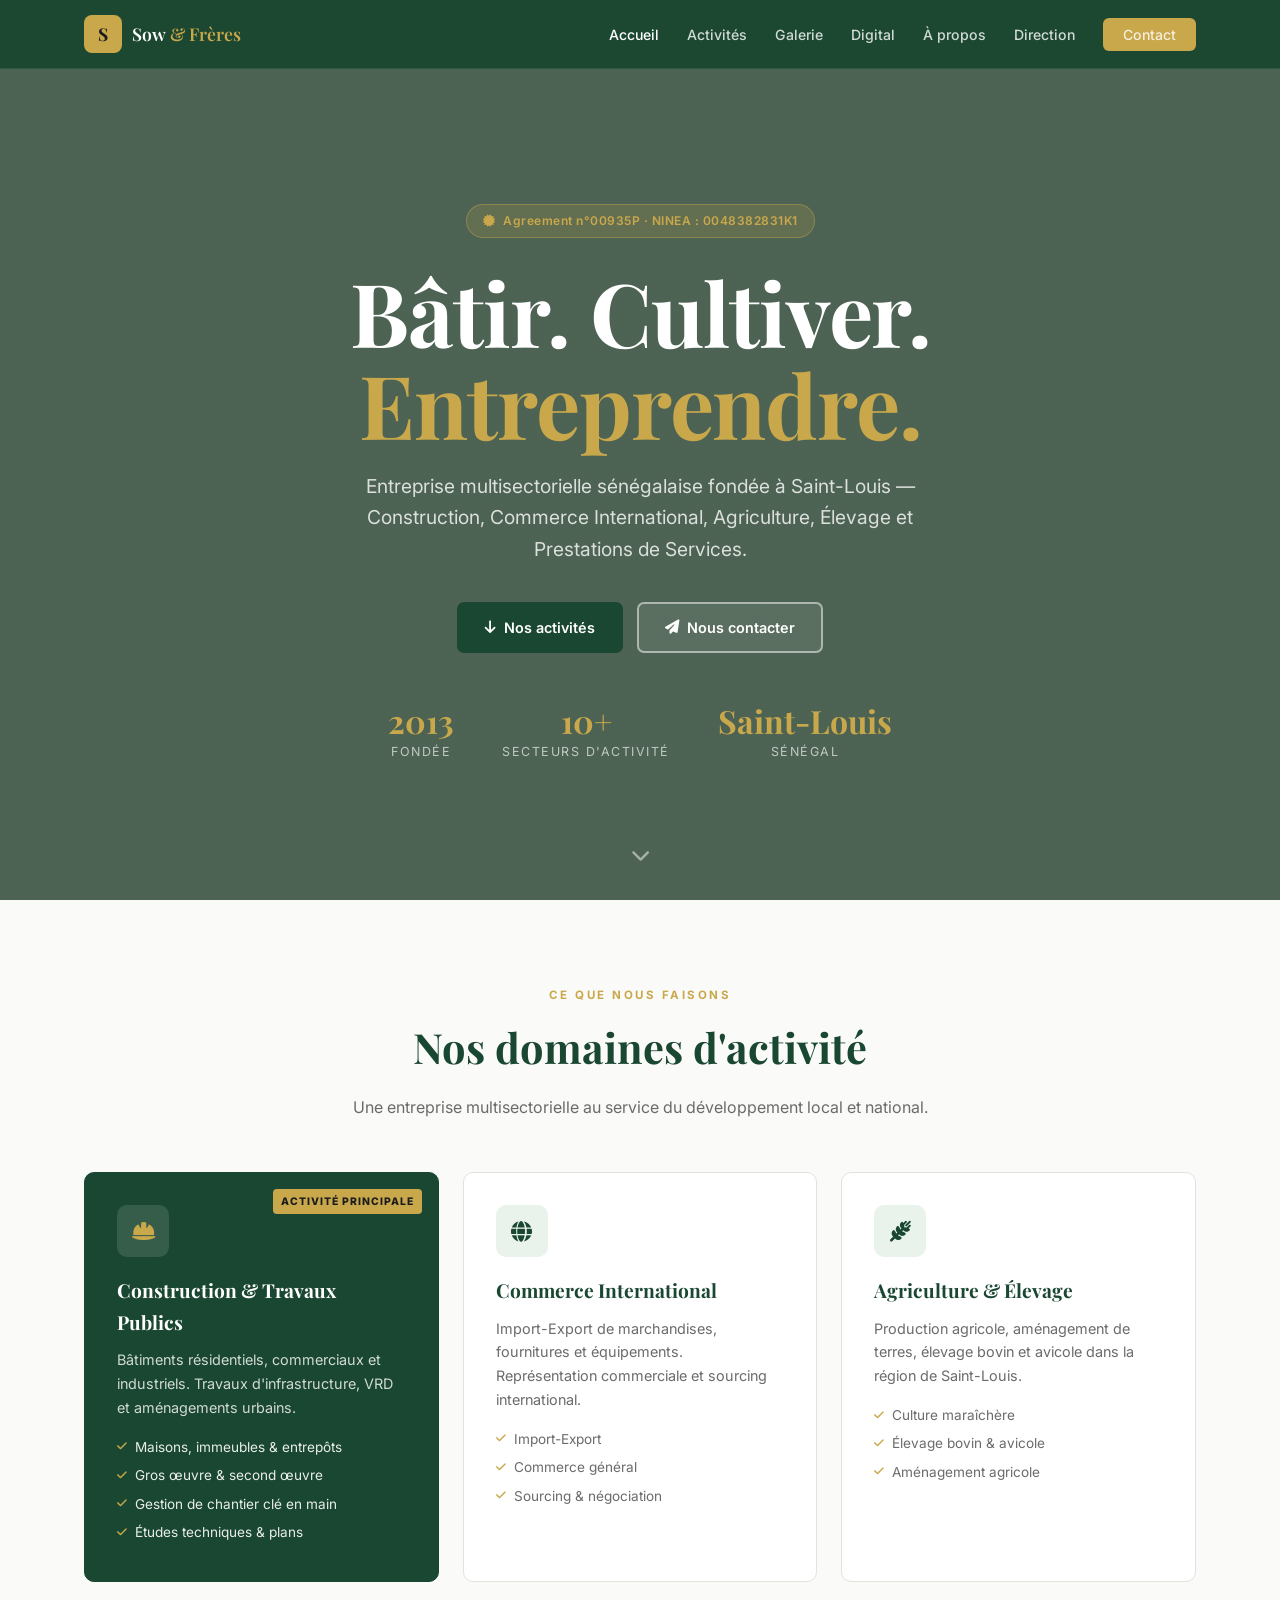
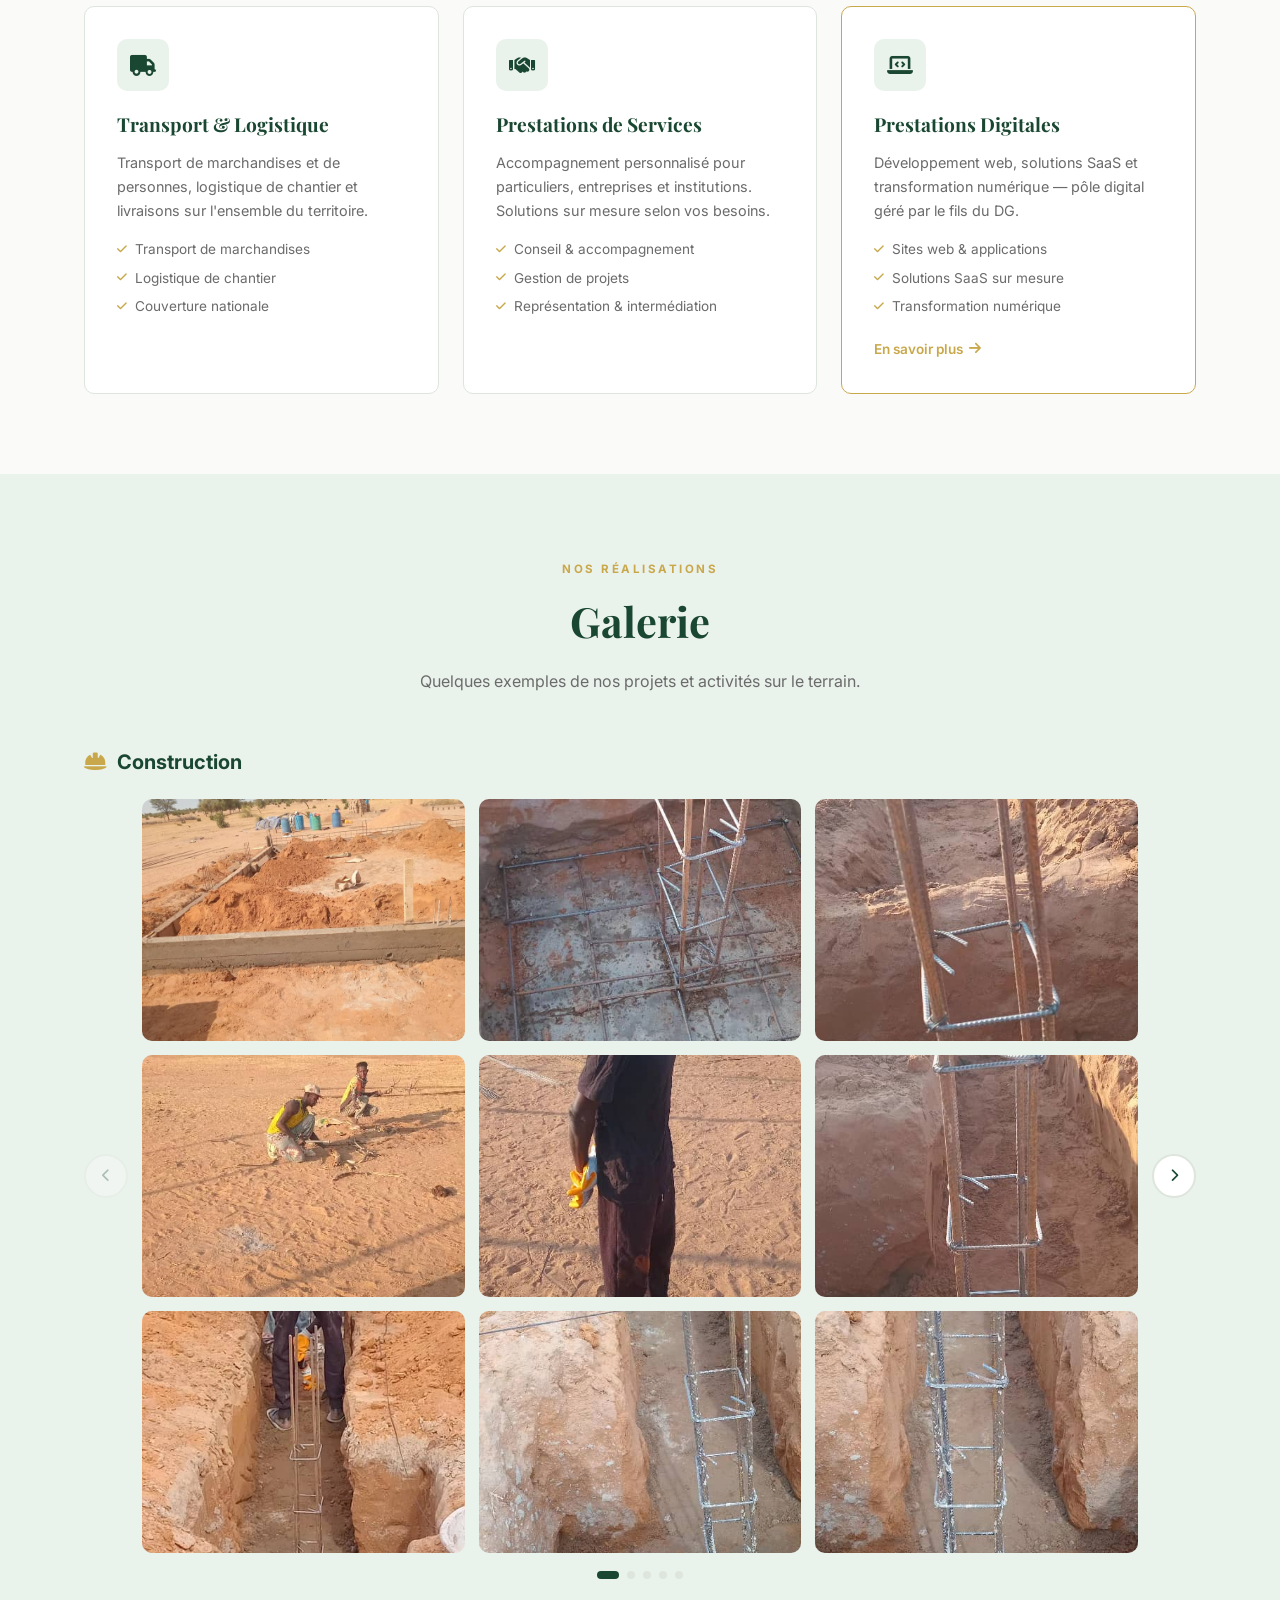
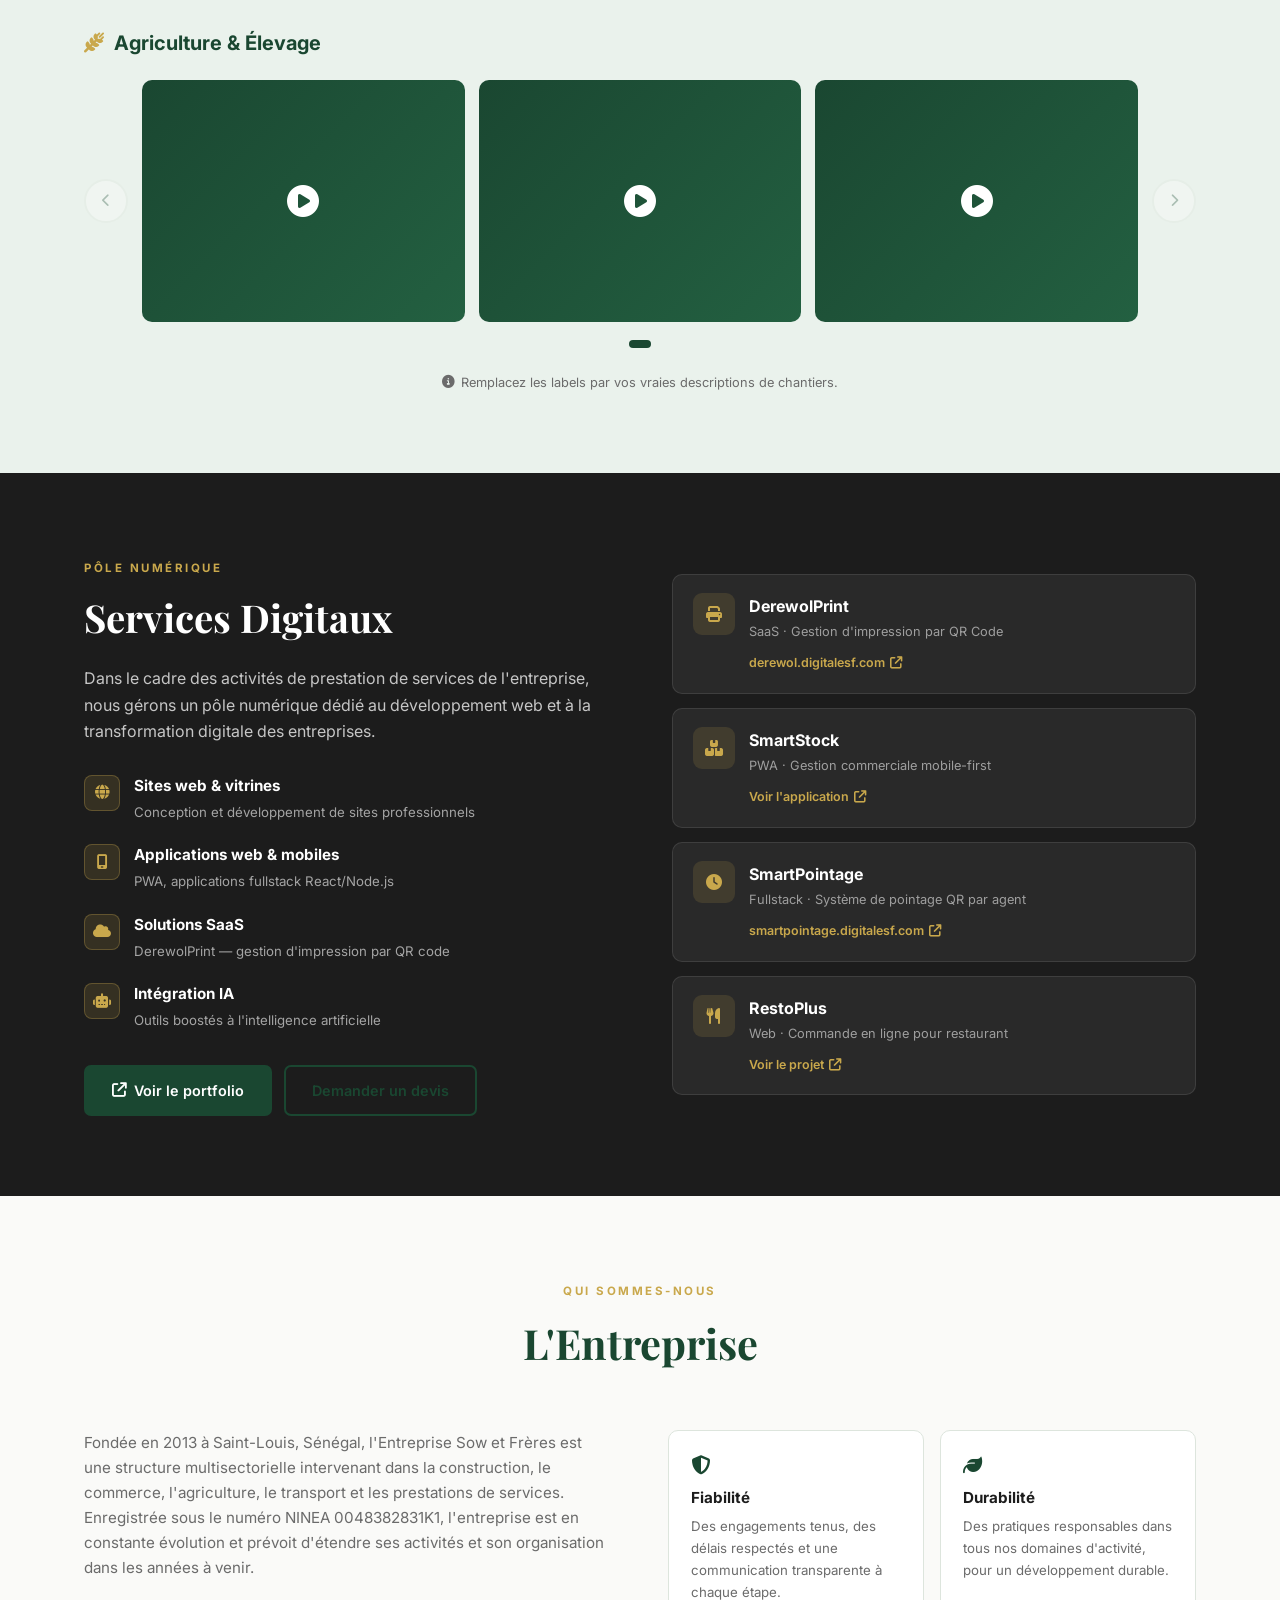
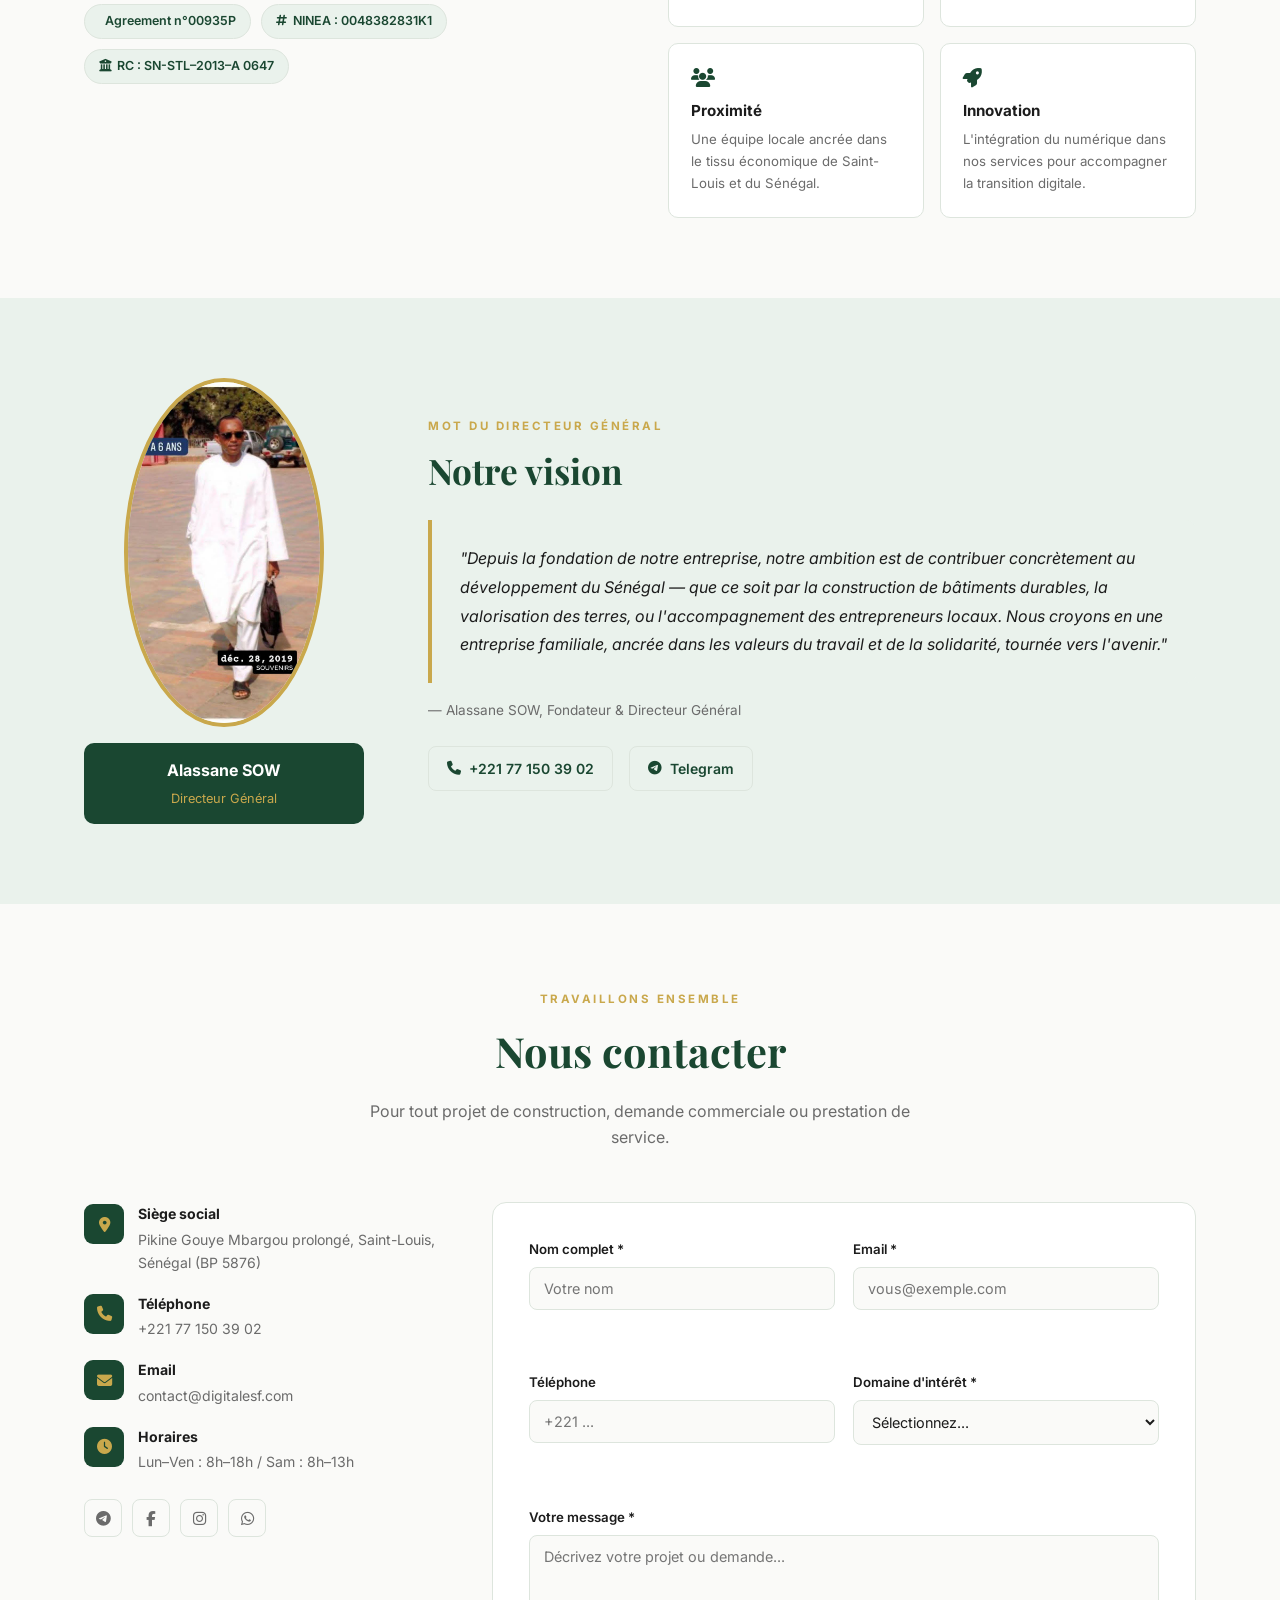
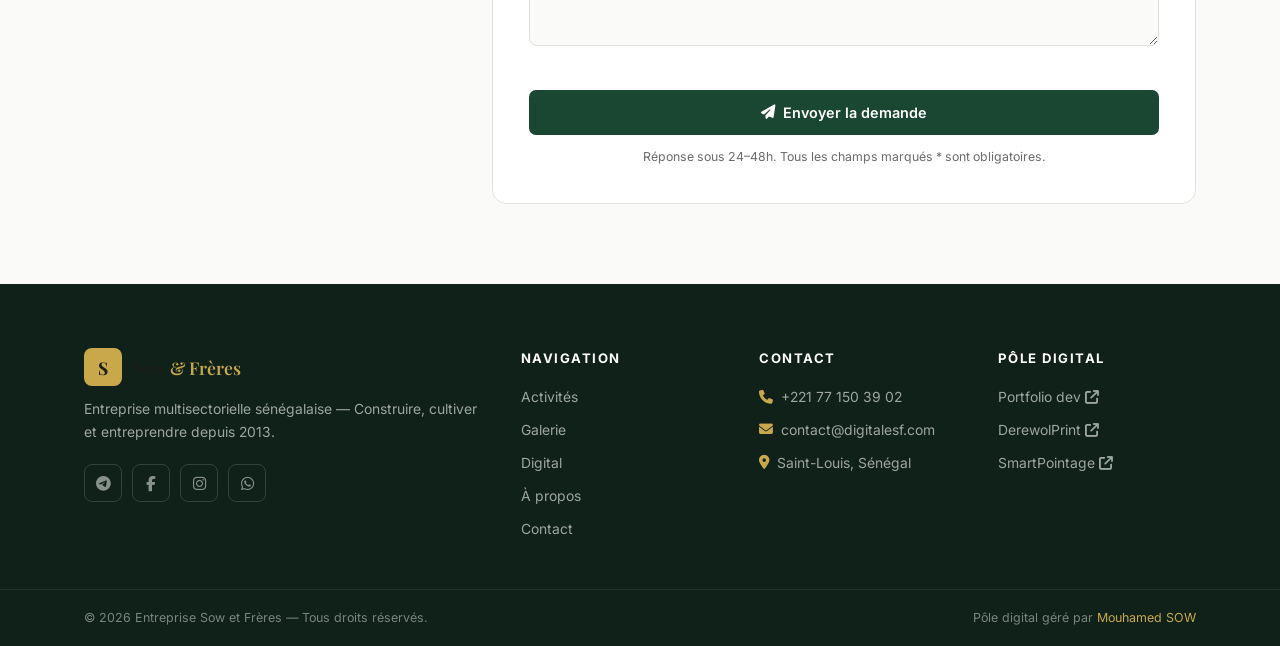
==== commit 3114c3d7: "Fix: remplace l'ancienne galerie (filtres) par la galerie paginée par catégorie + fix responsive mob" ====
--- a/index.html
+++ b/index.html
@@ -223,160 +223,101 @@
           <p>Quelques exemples de nos projets et activités sur le terrain.</p>
         </div>
 
-        <!-- Filtres galerie -->
-        <div class="gallery-filters" role="tablist">
-          <button
-            class="filter-btn active"
-            data-filter="all"
-            role="tab"
-            aria-selected="true"
-          >
-            Tous
-          </button>
-          <button
-            class="filter-btn"
-            data-filter="construction"
-            role="tab"
-            aria-selected="false"
-          >
-            Construction
-          </button>
-          <button
-            class="filter-btn"
-            data-filter="agriculture"
-            role="tab"
-            aria-selected="false"
-          >
-            Agriculture
-          </button>
-          <button
-            class="filter-btn"
-            data-filter="commerce"
-            role="tab"
-            aria-selected="false"
-          >
-            Commerce
-          </button>
-          <button
-            class="filter-btn"
-            data-filter="services"
-            role="tab"
-            aria-selected="false"
-          >
-            Services
-          </button>
-        </div>
-
-        <div class="gallery-grid" id="gallery-grid">
-          <!-- Construction -->
-          <figure class="gallery-item" data-cat="construction">
-            <img
-              src="src/construction/WhatsApp%20Image%202026-01-12%20at%2012.52.52.jpeg"
-              alt="Chantier de construction"
-              loading="lazy"
-            />
-            <figcaption>Construction de bâtiment résidentiel</figcaption>
-          </figure>
-          <figure class="gallery-item" data-cat="construction">
-            <img
-              src="src/construction/WhatsApp%20Image%202026-01-12%20at%2012.52.52%20(2).jpeg"
-              alt="Fondations de chantier"
-              loading="lazy"
-            />
-            <figcaption>Travaux de fondation</figcaption>
-          </figure>
-          <figure class="gallery-item" data-cat="construction">
-            <img
-              src="src/construction/WhatsApp%20Image%202026-01-12%20at%2012.52.52%20(1).jpeg"
-              alt="Gros oeuvre"
-              loading="lazy"
-            />
-            <figcaption>Gros œuvre — Structure béton</figcaption>
-          </figure>
-          <figure class="gallery-item" data-cat="construction">
-            <img
-              src="src/construction/WhatsApp%20Image%202026-01-12%20at%2012.52.51.jpeg"
-              alt="Finitions intérieures"
-              loading="lazy"
-            />
-            <figcaption>Finitions intérieures</figcaption>
-          </figure>
-          <!-- Agriculture -->
-          <figure
-            class="gallery-item video-item"
-            data-cat="agriculture"
-            data-video="src/agriculture/WhatsApp%20Video%202026-06-12%20at%2015.08.27.mp4"
-          >
-            <div class="video-thumb">
-              <i class="fa-solid fa-circle-play"></i>
-              <span>Activité agricole A — Saint-Louis, 2026</span>
-            </div>
-            <figcaption>Activité agricole A — Saint-Louis, 2026</figcaption>
-          </figure>
-
-          <figure
-            class="gallery-item video-item"
-            data-cat="agriculture"
-            data-video="src/agriculture/WhatsApp%20Video%202026-06-12%20at%2015.10.11.mp4"
-          >
-            <div class="video-thumb">
-              <i class="fa-solid fa-circle-play"></i>
-              <span>Activité agricole B — Saint-Louis, 2026</span>
-            </div>
-            <figcaption>Activité agricole B — Saint-Louis, 2026</figcaption>
-          </figure>
-
-          <figure
-            class="gallery-item video-item"
-            data-cat="agriculture"
-            data-video="src/agriculture/WhatsApp%20Video%202026-06-12%20at%2015.11.37.mp4"
-          >
-            <div class="video-thumb">
-              <i class="fa-solid fa-circle-play"></i>
-              <span>Activité agricole C — Saint-Louis, 2026</span>
-            </div>
-            <figcaption>Activité agricole C — Saint-Louis, 2026</figcaption>
-          </figure>
-          <!-- Commerce -->
-          <figure class="gallery-item" data-cat="commerce">
-            <img
-              src="src/construction/WhatsApp%20Image%202026-01-12%20at%2012.52.50.jpeg"
-              alt="Import-export"
-              loading="lazy"
-            />
-            <figcaption>Logistique import-export</figcaption>
-          </figure>
-          <figure class="gallery-item" data-cat="commerce">
-            <img
-              src="src/construction/WhatsApp%20Image%202026-01-12%20at%2012.52.50%20(2).jpeg"
-              alt="Entrepôt marchandises"
-              loading="lazy"
-            />
-            <figcaption>Stockage & distribution</figcaption>
-          </figure>
-          <!-- Services -->
-          <figure class="gallery-item" data-cat="services">
-            <img
-              src="src/construction/WhatsApp%20Image%202026-01-12%20at%2012.52.50%20(1).jpeg"
-              alt="Réunion d'équipe"
-              loading="lazy"
-            />
-            <figcaption>Accompagnement & conseil</figcaption>
-          </figure>
-          <figure class="gallery-item" data-cat="services">
-            <img
-              src="src/construction/WhatsApp%20Image%202026-01-12%20at%2012.52.49.jpeg"
-              alt="Transport logistique"
-              loading="lazy"
-            />
-            <figcaption>Transport de marchandises</figcaption>
-          </figure>
+        <!-- ── CONSTRUCTION ── -->
+        <div class="gallery-category">
+          <h3 class="cat-title"><i class="fa-solid fa-hard-hat"></i> Construction</h3>
+          <div class="pgallery-wrapper">
+            <button class="pgallery-arrow prev" disabled><i class="fa-solid fa-chevron-left"></i></button>
+            <div class="pgallery-viewport">
+              <div class="pgallery-track">
+
+                <div class="pgallery-page">
+                  <figure class="gi"><img src="src/construction/WhatsApp%20Image%202026-01-12%20at%2012.52.41.jpeg" loading="lazy" alt=""/><figcaption>Chantier 01 — Saint-Louis</figcaption></figure>
+                  <figure class="gi"><img src="src/construction/WhatsApp%20Image%202026-01-12%20at%2012.52.42.jpeg" loading="lazy" alt=""/><figcaption>Chantier 02 — Saint-Louis</figcaption></figure>
+                  <figure class="gi"><img src="src/construction/WhatsApp%20Image%202026-01-12%20at%2012.52.42%20(1).jpeg" loading="lazy" alt=""/><figcaption>Chantier 03 — Saint-Louis</figcaption></figure>
+                  <figure class="gi"><img src="src/construction/WhatsApp%20Image%202026-01-12%20at%2012.52.42%20(2).jpeg" loading="lazy" alt=""/><figcaption>Chantier 04 — Saint-Louis</figcaption></figure>
+                  <figure class="gi"><img src="src/construction/WhatsApp%20Image%202026-01-12%20at%2012.52.43.jpeg" loading="lazy" alt=""/><figcaption>Chantier 05 — Saint-Louis</figcaption></figure>
+                  <figure class="gi"><img src="src/construction/WhatsApp%20Image%202026-01-12%20at%2012.52.43%20(1).jpeg" loading="lazy" alt=""/><figcaption>Chantier 06 — Saint-Louis</figcaption></figure>
+                  <figure class="gi"><img src="src/construction/WhatsApp%20Image%202026-01-12%20at%2012.52.43%20(2).jpeg" loading="lazy" alt=""/><figcaption>Chantier 07 — Saint-Louis</figcaption></figure>
+                  <figure class="gi"><img src="src/construction/WhatsApp%20Image%202026-01-12%20at%2012.52.43%20(3).jpeg" loading="lazy" alt=""/><figcaption>Chantier 08 — Saint-Louis</figcaption></figure>
+                  <figure class="gi"><img src="src/construction/WhatsApp%20Image%202026-01-12%20at%2012.52.44.jpeg" loading="lazy" alt=""/><figcaption>Chantier 09 — Saint-Louis</figcaption></figure>
+                </div>
+
+                <div class="pgallery-page">
+                  <figure class="gi"><img src="src/construction/WhatsApp%20Image%202026-01-12%20at%2012.52.44%20(1).jpeg" loading="lazy" alt=""/><figcaption>Chantier 10 — Saint-Louis</figcaption></figure>
+                  <figure class="gi"><img src="src/construction/WhatsApp%20Image%202026-01-12%20at%2012.52.46.jpeg" loading="lazy" alt=""/><figcaption>Chantier 11 — Saint-Louis</figcaption></figure>
+                  <figure class="gi"><img src="src/construction/WhatsApp%20Image%202026-01-12%20at%2012.52.47.jpeg" loading="lazy" alt=""/><figcaption>Chantier 12 — Saint-Louis</figcaption></figure>
+                  <figure class="gi"><img src="src/construction/WhatsApp%20Image%202026-01-12%20at%2012.52.47%20(1).jpeg" loading="lazy" alt=""/><figcaption>Chantier 13 — Saint-Louis</figcaption></figure>
+                  <figure class="gi"><img src="src/construction/WhatsApp%20Image%202026-01-12%20at%2012.52.47%20(2).jpeg" loading="lazy" alt=""/><figcaption>Chantier 14 — Saint-Louis</figcaption></figure>
+                  <figure class="gi"><img src="src/construction/WhatsApp%20Image%202026-01-12%20at%2012.52.47%20(3).jpeg" loading="lazy" alt=""/><figcaption>Chantier 15 — Saint-Louis</figcaption></figure>
+                  <figure class="gi"><img src="src/construction/WhatsApp%20Image%202026-01-12%20at%2012.52.48.jpeg" loading="lazy" alt=""/><figcaption>Chantier 16 — Saint-Louis</figcaption></figure>
+                  <figure class="gi"><img src="src/construction/WhatsApp%20Image%202026-01-12%20at%2012.52.49.jpeg" loading="lazy" alt=""/><figcaption>Chantier 17 — Saint-Louis</figcaption></figure>
+                  <figure class="gi"><img src="src/construction/WhatsApp%20Image%202026-01-12%20at%2012.52.49%20(1).jpeg" loading="lazy" alt=""/><figcaption>Chantier 18 — Saint-Louis</figcaption></figure>
+                </div>
+
+                <div class="pgallery-page">
+                  <figure class="gi"><img src="src/construction/WhatsApp%20Image%202026-01-12%20at%2012.52.50.jpeg" loading="lazy" alt=""/><figcaption>Chantier 19 — Saint-Louis</figcaption></figure>
+                  <figure class="gi"><img src="src/construction/WhatsApp%20Image%202026-01-12%20at%2012.52.50%20(1).jpeg" loading="lazy" alt=""/><figcaption>Chantier 20 — Saint-Louis</figcaption></figure>
+                  <figure class="gi"><img src="src/construction/WhatsApp%20Image%202026-01-12%20at%2012.52.50%20(2).jpeg" loading="lazy" alt=""/><figcaption>Chantier 21 — Saint-Louis</figcaption></figure>
+                  <figure class="gi"><img src="src/construction/WhatsApp%20Image%202026-01-12%20at%2012.52.51.jpeg" loading="lazy" alt=""/><figcaption>Chantier 22 — Saint-Louis</figcaption></figure>
+                  <figure class="gi"><img src="src/construction/WhatsApp%20Image%202026-01-12%20at%2012.52.51%20(1).jpeg" loading="lazy" alt=""/><figcaption>Chantier 23 — Saint-Louis</figcaption></figure>
+                  <figure class="gi"><img src="src/construction/WhatsApp%20Image%202026-01-12%20at%2012.52.51%20(2).jpeg" loading="lazy" alt=""/><figcaption>Chantier 24 — Saint-Louis</figcaption></figure>
+                  <figure class="gi"><img src="src/construction/WhatsApp%20Image%202026-01-12%20at%2012.52.51%20(3).jpeg" loading="lazy" alt=""/><figcaption>Chantier 25 — Saint-Louis</figcaption></figure>
+                  <figure class="gi"><img src="src/construction/WhatsApp%20Image%202026-01-12%20at%2012.52.52.jpeg" loading="lazy" alt=""/><figcaption>Chantier 26 — Saint-Louis</figcaption></figure>
+                  <figure class="gi"><img src="src/construction/WhatsApp%20Image%202026-01-12%20at%2012.52.52%20(1).jpeg" loading="lazy" alt=""/><figcaption>Chantier 27 — Saint-Louis</figcaption></figure>
+                </div>
+
+                <div class="pgallery-page">
+                  <figure class="gi"><img src="src/construction/WhatsApp%20Image%202026-01-12%20at%2012.52.52%20(2).jpeg" loading="lazy" alt=""/><figcaption>Chantier 28 — Saint-Louis</figcaption></figure>
+                  <figure class="gi"><img src="src/construction/WhatsApp%20Image%202025-09-09%20at%2017.31.58.jpeg" loading="lazy" alt=""/><figcaption>Chantier 29 — Saint-Louis</figcaption></figure>
+                  <figure class="gi"><img src="src/construction/WhatsApp%20Image%202025-09-09%20at%2017.31.58%20(1).jpeg" loading="lazy" alt=""/><figcaption>Chantier 30 — Saint-Louis</figcaption></figure>
+                  <figure class="gi"><img src="src/construction/WhatsApp%20Image%202025-09-09%20at%2017.31.58%20(2).jpeg" loading="lazy" alt=""/><figcaption>Chantier 31 — Saint-Louis</figcaption></figure>
+                  <figure class="gi"><img src="src/construction/WhatsApp%20Image%202025-09-09%20at%2017.31.58%20(3).jpeg" loading="lazy" alt=""/><figcaption>Chantier 32 — Saint-Louis</figcaption></figure>
+                  <figure class="gi"><img src="src/construction/WhatsApp%20Image%202025-09-09%20at%2017.31.59.jpeg" loading="lazy" alt=""/><figcaption>Chantier 33 — Saint-Louis</figcaption></figure>
+                  <figure class="gi video-item" data-video="src/construction/WhatsApp%20Video%202025-09-15%20at%2012.57.25.mp4"><div class="video-thumb"><i class="fa-solid fa-circle-play"></i></div><figcaption>Vidéo chantier A — 2025</figcaption></figure>
+                  <figure class="gi video-item" data-video="src/construction/WhatsApp%20Video%202025-09-15%20at%2012.57.26%20(1).mp4"><div class="video-thumb"><i class="fa-solid fa-circle-play"></i></div><figcaption>Vidéo chantier B — 2025</figcaption></figure>
+                  <figure class="gi video-item" data-video="src/construction/WhatsApp%20Video%202025-09-15%20at%2012.57.26%20(2).mp4"><div class="video-thumb"><i class="fa-solid fa-circle-play"></i></div><figcaption>Vidéo chantier C — 2025</figcaption></figure>
+                </div>
+
+                <div class="pgallery-page">
+                  <figure class="gi video-item" data-video="src/construction/WhatsApp%20Video%202025-09-15%20at%2012.57.26.mp4"><div class="video-thumb"><i class="fa-solid fa-circle-play"></i></div><figcaption>Vidéo chantier D — 2025</figcaption></figure>
+                  <figure class="gi video-item" data-video="src/construction/WhatsApp%20Video%202025-09-15%20at%2012.57.27%20(1).mp4"><div class="video-thumb"><i class="fa-solid fa-circle-play"></i></div><figcaption>Vidéo chantier E — 2025</figcaption></figure>
+                  <figure class="gi video-item" data-video="src/construction/WhatsApp%20Video%202025-09-15%20at%2012.57.27.mp4"><div class="video-thumb"><i class="fa-solid fa-circle-play"></i></div><figcaption>Vidéo chantier F — 2025</figcaption></figure>
+                  <figure class="gi video-item" data-video="src/construction/WhatsApp%20Video%202026-03-05%20at%2022.14.51.mp4"><div class="video-thumb"><i class="fa-solid fa-circle-play"></i></div><figcaption>Vidéo chantier G — 2026</figcaption></figure>
+                  <figure class="gi video-item" data-video="src/construction/WhatsApp%20Video%202026-06-12%20at%2015.04.04.mp4"><div class="video-thumb"><i class="fa-solid fa-circle-play"></i></div><figcaption>Vidéo chantier H — 2026</figcaption></figure>
+                  <figure class="gi video-item" data-video="src/construction/WhatsApp%20Video%202026-06-12%20at%2015.05.21.mp4"><div class="video-thumb"><i class="fa-solid fa-circle-play"></i></div><figcaption>Vidéo chantier I — 2026</figcaption></figure>
+                  <figure class="gi video-item" data-video="src/construction/WhatsApp%20Video%202026-06-12%20at%2015.06.59.mp4"><div class="video-thumb"><i class="fa-solid fa-circle-play"></i></div><figcaption>Vidéo chantier J — 2026</figcaption></figure>
+                </div>
+
+              </div>
+            </div>
+            <button class="pgallery-arrow next"><i class="fa-solid fa-chevron-right"></i></button>
+          </div>
+          <div class="pgallery-dots"></div>
+        </div>
+
+        <!-- ── AGRICULTURE ── -->
+        <div class="gallery-category">
+          <h3 class="cat-title"><i class="fa-solid fa-wheat-awn"></i> Agriculture & Élevage</h3>
+          <div class="pgallery-wrapper">
+            <button class="pgallery-arrow prev" disabled><i class="fa-solid fa-chevron-left"></i></button>
+            <div class="pgallery-viewport">
+              <div class="pgallery-track">
+                <div class="pgallery-page">
+                  <figure class="gi video-item" data-video="src/agriculture/WhatsApp%20Video%202026-06-12%20at%2015.08.27.mp4"><div class="video-thumb"><i class="fa-solid fa-circle-play"></i></div><figcaption>Agriculture A — Saint-Louis, 2026</figcaption></figure>
+                  <figure class="gi video-item" data-video="src/agriculture/WhatsApp%20Video%202026-06-12%20at%2015.10.11.mp4"><div class="video-thumb"><i class="fa-solid fa-circle-play"></i></div><figcaption>Agriculture B — Saint-Louis, 2026</figcaption></figure>
+                  <figure class="gi video-item" data-video="src/agriculture/WhatsApp%20Video%202026-06-12%20at%2015.11.37.mp4"><div class="video-thumb"><i class="fa-solid fa-circle-play"></i></div><figcaption>Agriculture C — Saint-Louis, 2026</figcaption></figure>
+                </div>
+              </div>
+            </div>
+            <button class="pgallery-arrow next" disabled><i class="fa-solid fa-chevron-right"></i></button>
+          </div>
+          <div class="pgallery-dots"></div>
         </div>
 
         <p class="gallery-note">
-          <i class="fa-solid fa-circle-info"></i> Ces visuels sont des
-          illustrations — remplacez-les par vos propres photos de chantiers et
-          projets.
+          <i class="fa-solid fa-circle-info"></i>
+          Remplacez les labels par vos vraies descriptions de chantiers.
         </p>
       </div>
     </section>
--- a/styles.css
+++ b/styles.css
@@ -4,38 +4,66 @@
    ═══════════════════════════════════════════════════════════════ */
 
 :root {
-  --green:       #1A4731;
-  --green-mid:   #236041;
-  --green-light: #EAF2EC;
-  --gold:        #C9A84C;
-  --gold-light:  #F5EDD8;
-  --white:       #FAFAF8;
-  --ink:         #1C1C1C;
-  --muted:       #6B6B6B;
-  --line:        #DDE5DD;
-  --radius:      10px;
-  --shadow:      0 4px 24px rgba(0,0,0,.10);
-  --transition:  .25s ease;
-  --container:   1160px;
-}
-
-*, *::before, *::after { box-sizing: border-box; margin: 0; padding: 0; }
-html { scroll-behavior: smooth; font-size: 16px; }
+  --green: #1a4731;
+  --green-mid: #236041;
+  --green-light: #eaf2ec;
+  --gold: #c9a84c;
+  --gold-light: #f5edd8;
+  --white: #fafaf8;
+  --ink: #1c1c1c;
+  --muted: #6b6b6b;
+  --line: #dde5dd;
+  --radius: 10px;
+  --shadow: 0 4px 24px rgba(0, 0, 0, 0.1);
+  --transition: 0.25s ease;
+  --container: 1160px;
+}
+
+*,
+*::before,
+*::after {
+  box-sizing: border-box;
+  margin: 0;
+  padding: 0;
+}
+html {
+  scroll-behavior: smooth;
+  font-size: 16px;
+}
 body {
-  font-family: 'Inter', sans-serif;
+  font-family: "Inter", sans-serif;
   background: var(--white);
   color: var(--ink);
   line-height: 1.65;
 }
-img { max-width: 100%; display: block; }
-a { color: inherit; text-decoration: none; }
-ul { list-style: none; }
-button { font-family: inherit; cursor: pointer; }
+img {
+  max-width: 100%;
+  display: block;
+}
+a {
+  color: inherit;
+  text-decoration: none;
+}
+ul {
+  list-style: none;
+}
+button {
+  font-family: inherit;
+  cursor: pointer;
+}
 
 /* UTILITIES */
-.container { max-width: var(--container); margin: 0 auto; padding: 0 24px; }
-.section { padding: 80px 0; }
-.section-alt { background: var(--green-light); }
+.container {
+  max-width: var(--container);
+  margin: 0 auto;
+  padding: 0 24px;
+}
+.section {
+  padding: 80px 0;
+}
+.section-alt {
+  background: var(--green-light);
+}
 
 .section-head {
   text-align: center;
@@ -43,16 +71,18 @@
   margin: 0 auto 52px;
 }
 .section-head h2 {
-  font-family: 'Playfair Display', serif;
+  font-family: "Playfair Display", serif;
   font-size: clamp(1.8rem, 3.5vw, 2.6rem);
   color: var(--green);
   margin-bottom: 12px;
 }
-.section-head p { color: var(--muted); }
+.section-head p {
+  color: var(--muted);
+}
 
 .eyebrow {
   display: inline-block;
-  font-size: .72rem;
+  font-size: 0.72rem;
   font-weight: 700;
   text-transform: uppercase;
   letter-spacing: 2.5px;
@@ -68,256 +98,177 @@
   padding: 12px 26px;
   border-radius: 7px;
   font-weight: 600;
-  font-size: .9rem;
-  transition: transform var(--transition), box-shadow var(--transition), background var(--transition);
+  font-size: 0.9rem;
+  transition:
+    transform var(--transition),
+    box-shadow var(--transition),
+    background var(--transition);
   border: 2px solid transparent;
   white-space: nowrap;
 }
-.btn:hover { transform: translateY(-2px); box-shadow: var(--shadow); }
-.btn-primary { background: var(--green); color: #fff; }
-.btn-primary:hover { background: var(--green-mid); }
-.btn-outline { border-color: var(--green); color: var(--green); background: transparent; }
-.btn-outline:hover { background: var(--green); color: #fff; }
-.btn-ghost { border-color: rgba(255,255,255,.5); color: #fff; background: rgba(255,255,255,.08); }
-.btn-ghost:hover { background: rgba(255,255,255,.18); border-color: #fff; }
-.btn-block { width: 100%; justify-content: center; }
+.btn:hover {
+  transform: translateY(-2px);
+  box-shadow: var(--shadow);
+}
+.btn-primary {
+  background: var(--green);
+  color: #fff;
+}
+.btn-primary:hover {
+  background: var(--green-mid);
+}
+.btn-outline {
+  border-color: var(--green);
+  color: var(--green);
+  background: transparent;
+}
+.btn-outline:hover {
+  background: var(--green);
+  color: #fff;
+}
+.btn-ghost {
+  border-color: rgba(255, 255, 255, 0.5);
+  color: #fff;
+  background: rgba(255, 255, 255, 0.08);
+}
+.btn-ghost:hover {
+  background: rgba(255, 255, 255, 0.18);
+  border-color: #fff;
+}
+.btn-block {
+  width: 100%;
+  justify-content: center;
+}
 .btn-nav {
   background: var(--gold);
   color: var(--ink);
   padding: 8px 20px;
   border-radius: 6px;
   font-weight: 700;
-  font-size: .85rem;
+  font-size: 0.85rem;
   transition: background var(--transition);
 }
-.btn-nav:hover { background: #b8942e; }
+.btn-nav:hover {
+  background: #b8942e;
+}
 
 /* ═══════ HEADER ═══════ */
 .site-header {
   position: fixed;
-  top: 0; left: 0; right: 0;
+  top: 0;
+  left: 0;
+  right: 0;
   z-index: 1000;
-  background: rgba(26, 71, 49, .95);
+  background: rgba(26, 71, 49, 0.95);
   backdrop-filter: blur(10px);
-  border-bottom: 1px solid rgba(255,255,255,.08);
+  border-bottom: 1px solid rgba(255, 255, 255, 0.08);
   transition: box-shadow var(--transition);
 }
-.site-header.scrolled { box-shadow: 0 2px 20px rgba(0,0,0,.18); }
-.header-inner { display: flex; align-items: center; justify-content: space-between; height: 68px; }
-.logo { display: flex; align-items: center; gap: 10px; color: #fff; }
-.logo-mark { width: 38px; height: 38px; background: var(--gold); color: var(--ink); border-radius: 8px; display: flex; align-items: center; justify-content: center; font-family: 'Playfair Display', serif; font-weight: 700; font-size: 1.1rem; flex-shrink: 0; }
-.logo-text { font-family: 'Playfair Display', serif; font-size: 1.1rem; font-weight: 600; color: #fff; }
-.logo-text span { color: var(--gold); }
-.logo-footer .logo-text { color: var(--ink); }
-
-.nav-list { display: flex; align-items: center; gap: 28px; }
-.nav-list a { color: rgba(255,255,255,.8); font-size: .88rem; font-weight: 500; transition: color var(--transition); }
-.nav-list a:hover, .nav-list a.active { color: #fff; }
-.nav-toggle { display: none; flex-direction: column; gap: 5px; background: none; border: none; padding: 4px; }
-.nav-toggle span { width: 22px; height: 2px; background: #fff; border-radius: 2px; transition: var(--transition); }
+.site-header.scrolled {
+  box-shadow: 0 2px 20px rgba(0, 0, 0, 0.18);
+}
+.header-inner {
+  display: flex;
+  align-items: center;
+  justify-content: space-between;
+  height: 68px;
+}
+.logo {
+  display: flex;
+  align-items: center;
+  gap: 10px;
+  color: #fff;
+}
+.logo-mark {
+  width: 38px;
+  height: 38px;
+  background: var(--gold);
+  color: var(--ink);
+  border-radius: 8px;
+  display: flex;
+  align-items: center;
+  justify-content: center;
+  font-family: "Playfair Display", serif;
+  font-weight: 700;
+  font-size: 1.1rem;
+  flex-shrink: 0;
+}
+.logo-text {
+  font-family: "Playfair Display", serif;
+  font-size: 1.1rem;
+  font-weight: 600;
+  color: #fff;
+}
+.logo-text span {
+  color: var(--gold);
+}
+.logo-footer .logo-text {
+  color: var(--ink);
+}
+
+.nav-list {
+  display: flex;
+  align-items: center;
+  gap: 28px;
+}
+.nav-list a {
+  color: rgba(255, 255, 255, 0.8);
+  font-size: 0.88rem;
+  font-weight: 500;
+  transition: color var(--transition);
+}
+.nav-list a:hover,
+.nav-list a.active {
+  color: #fff;
+}
+.nav-toggle {
+  display: none;
+  flex-direction: column;
+  gap: 5px;
+  background: none;
+  border: none;
+  padding: 4px;
+}
+.nav-toggle span {
+  width: 22px;
+  height: 2px;
+  background: #fff;
+  border-radius: 2px;
+  transition: var(--transition);
+}
 
 /* ═══════ HERO ═══════ */
 .hero {
   min-height: 100vh;
   background:
-    linear-gradient(rgba(10,40,20,.72), rgba(10,40,20,.72)),
-    url('https://images.unsplash.com/photo-1504307651254-35680f356dfd?q=80&w=1600&auto=format&fit=crop')
-    center/cover no-repeat fixed;
+    linear-gradient(rgba(10, 40, 20, 0.72), rgba(10, 40, 20, 0.72)),
+    url("https://images.unsplash.com/photo-1504307651254-35680f356dfd?q=80&w=1600&auto=format&fit=crop")
+      center/cover no-repeat fixed;
   display: flex;
   align-items: center;
   padding-top: 68px;
   position: relative;
 }
-.hero-inner { text-align: center; color: #fff; padding: 80px 0; }
-.hero-badge { display: inline-flex; align-items: center; gap: 8px; background: rgba(201,168,76,.18); border: 1px solid rgba(201,168,76,.4); border-radius: 50px; padding: 6px 16px; font-size: .75rem; color: var(--gold); font-weight: 600; letter-spacing: .5px; margin-bottom: 28px; }
-.hero-inner h1 { font-family: 'Playfair Display', serif; font-size: clamp(2.8rem, 7vw, 5.5rem); line-height: 1.05; letter-spacing: -1px; margin-bottom: 20px; }
-.hero-inner h1 span { color: var(--gold); }
-.hero-sub { font-size: clamp(1rem, 2vw, 1.2rem); color: rgba(255,255,255,.8); max-width: 620px; margin: 0 auto 36px; }
-.hero-actions { display: flex; gap: 14px; justify-content: center; flex-wrap: wrap; margin-bottom: 52px; }
-.hero-stats { display: flex; justify-content: center; gap: 48px; flex-wrap: wrap; }
-.stat { text-align: center; }
-.stat strong { display: block; font-family: 'Playfair Display', serif; font-size: 2rem; color: var(--gold); line-height: 1; }
-.stat span { font-size: .78rem; color: rgba(255,255,255,.65); text-transform: uppercase; letter-spacing: 1.5px; }
-.hero-scroll { position: absolute; bottom: 28px; left: 50%; transform: translateX(-50%); color: rgba(255,255,255,.5); font-size: 1.2rem; animation: bounce 2s infinite; }
-@keyframes bounce { 0%,100%{transform:translateX(-50%) translateY(0)} 50%{transform:translateX(-50%) translateY(6px)} }
-
-/* ═══════ ACTIVITÉS ═══════ */
-.activities-grid { display: grid; grid-template-columns: repeat(3, 1fr); gap: 24px; }
-.activity-card { background: #fff; border: 1px solid var(--line); border-radius: var(--radius); padding: 32px; transition: transform var(--transition), box-shadow var(--transition), border-color var(--transition); position: relative; overflow: hidden; }
-.activity-card::before { content: ''; position: absolute; top: 0; left: 0; right: 0; height: 3px; background: var(--green); transform: scaleX(0); transition: transform var(--transition); }
-.activity-card:hover { transform: translateY(-4px); box-shadow: var(--shadow); border-color: var(--green); }
-.activity-card:hover::before { transform: scaleX(1); }
-.activity-card.featured { background: var(--green); color: #fff; border-color: var(--green); grid-column: span 1; }
-.activity-card.featured::before { background: var(--gold); }
-.activity-card.featured h3 { color: #fff; }
-.activity-card.featured p { color: rgba(255,255,255,.8); }
-.activity-card.featured li { color: rgba(255,255,255,.9); }
-.activity-card.featured .ac-icon { background: rgba(255,255,255,.12); color: var(--gold); }
-.ac-digital { border-color: var(--gold); }
-.ac-digital::before { background: var(--gold); }
-.ac-icon { width: 52px; height: 52px; background: var(--green-light); color: var(--green); border-radius: 10px; display: flex; align-items: center; justify-content: center; font-size: 1.3rem; margin-bottom: 18px; }
-.activity-card h3 { font-family: 'Playfair Display', serif; font-size: 1.2rem; color: var(--green); margin-bottom: 10px; }
-.activity-card p { font-size: .9rem; color: var(--muted); margin-bottom: 16px; }
-.activity-card li { font-size: .85rem; color: var(--muted); display: flex; align-items: center; gap: 8px; margin-bottom: 6px; }
-.activity-card li i { color: var(--gold); font-size: .7rem; }
-.ac-label { position: absolute; top: 16px; right: 16px; background: var(--gold); color: var(--ink); font-size: .65rem; font-weight: 800; text-transform: uppercase; letter-spacing: 1px; padding: 4px 8px; border-radius: 4px; }
-.ac-link { display: inline-flex; align-items: center; gap: 6px; font-size: .85rem; font-weight: 600; color: var(--gold); margin-top: 14px; transition: gap var(--transition); }
-.ac-link:hover { gap: 10px; }
-
-/* ═══════ GALERIE ═══════ */
-.gallery-filters { display: flex; gap: 10px; flex-wrap: wrap; margin-bottom: 32px; justify-content: center; }
-.filter-btn { padding: 8px 20px; border: 2px solid var(--line); border-radius: 50px; font-size: .85rem; font-weight: 600; background: #fff; color: var(--muted); transition: all var(--transition); }
-.filter-btn.active, .filter-btn:hover { background: var(--green); color: #fff; border-color: var(--green); }
-.gallery-grid { display: grid; grid-template-columns: repeat(auto-fill, minmax(280px, 1fr)); gap: 16px; }
-.gallery-item { border-radius: var(--radius); overflow: hidden; position: relative; cursor: pointer; aspect-ratio: 4/3; }
-.gallery-item img { width: 100%; height: 100%; object-fit: cover; transition: transform .4s ease; }
-.gallery-item:hover img { transform: scale(1.06); }
-.gallery-item figcaption { position: absolute; bottom: 0; left: 0; right: 0; background: linear-gradient(transparent, rgba(0,0,0,.7)); color: #fff; font-size: .82rem; padding: 28px 14px 12px; transform: translateY(100%); transition: transform .3s ease; }
-.gallery-item:hover figcaption { transform: translateY(0); }
-.gallery-item.hidden { display: none; }
-.gallery-note { text-align: center; font-size: .8rem; color: var(--muted); margin-top: 24px; display: flex; align-items: center; justify-content: center; gap: 6px; }
-
-/* ═══════ DIGITAL ═══════ */
-.digital-section { background: var(--ink); color: #fff; }
-.digital-inner { display: grid; grid-template-columns: 1fr 1fr; gap: 64px; align-items: center; }
-.digital-text .eyebrow { color: var(--gold); }
-.digital-text h2 { font-family: 'Playfair Display', serif; font-size: clamp(1.8rem, 3vw, 2.4rem); color: #fff; margin-bottom: 16px; }
-.digital-text > p { color: rgba(255,255,255,.75); margin-bottom: 28px; }
-.digital-list { display: flex; flex-direction: column; gap: 18px; margin-bottom: 32px; }
-.digital-list li { display: flex; align-items: flex-start; gap: 14px; }
-.digital-list li > i { width: 36px; height: 36px; background: rgba(201,168,76,.15); border: 1px solid rgba(201,168,76,.3); border-radius: 8px; display: flex; align-items: center; justify-content: center; color: var(--gold); font-size: .9rem; flex-shrink: 0; margin-top: 2px; }
-.digital-list li strong { display: block; color: #fff; font-size: .95rem; }
-.digital-list li span { font-size: .83rem; color: rgba(255,255,255,.6); }
-.digital-actions { display: flex; gap: 12px; flex-wrap: wrap; }
-.digital-projects { display: flex; flex-direction: column; gap: 14px; }
-.dp-card { background: rgba(255,255,255,.06); border: 1px solid rgba(255,255,255,.1); border-radius: var(--radius); padding: 18px 20px; display: flex; align-items: flex-start; gap: 14px; transition: background var(--transition), border-color var(--transition); }
-.dp-card:hover { background: rgba(255,255,255,.1); border-color: rgba(201,168,76,.4); }
-.dp-icon { width: 42px; height: 42px; background: rgba(201,168,76,.15); border-radius: 9px; display: flex; align-items: center; justify-content: center; color: var(--gold); font-size: 1rem; flex-shrink: 0; }
-.dp-card strong { display: block; color: #fff; margin-bottom: 2px; }
-.dp-card span { font-size: .8rem; color: rgba(255,255,255,.55); display: block; margin-bottom: 6px; }
-.dp-link { font-size: .78rem; color: var(--gold); font-weight: 600; display: inline-flex; align-items: center; gap: 5px; transition: gap var(--transition); }
-.dp-link:hover { gap: 8px; }
-
-/* ═══════ À PROPOS ═══════ */
-.about-grid { display: grid; grid-template-columns: 1fr 1fr; gap: 56px; align-items: start; }
-.about-text p { color: var(--muted); margin-bottom: 24px; font-size: .95rem; }
-.about-badges { display: flex; flex-wrap: wrap; gap: 10px; }
-.badge { display: inline-flex; align-items: center; gap: 6px; background: var(--green-light); border: 1px solid var(--line); color: var(--green); font-size: .78rem; font-weight: 600; padding: 6px 14px; border-radius: 50px; }
-.about-values { display: grid; grid-template-columns: 1fr 1fr; gap: 16px; }
-.value-box { background: #fff; border: 1px solid var(--line); border-radius: var(--radius); padding: 22px; transition: box-shadow var(--transition); }
-.value-box:hover { box-shadow: var(--shadow); }
-.value-box i { color: var(--green); font-size: 1.2rem; margin-bottom: 10px; }
-.value-box h4 { font-size: .95rem; color: var(--ink); margin-bottom: 6px; }
-.value-box p { font-size: .83rem; color: var(--muted); }
-
-/* ═══════ DG ═══════ */
-.dg-inner { display: grid; grid-template-columns: 280px 1fr; gap: 64px; align-items: center; }
-.dg-photo { text-align: center; }
-.dg-placeholder { width: 200px; height: 200px; background: var(--green); border-radius: 50%; display: flex; align-items: center; justify-content: center; font-size: 4rem; color: rgba(255,255,255,.4); margin: 0 auto 16px; border: 4px solid var(--gold); }
-.dg-name-card { background: var(--green); color: #fff; border-radius: var(--radius); padding: 14px 20px; }
-.dg-name-card strong { display: block; font-size: 1rem; }
-.dg-name-card span { font-size: .8rem; color: var(--gold); }
-.dg-text .eyebrow { margin-bottom: 6px; }
-.dg-text h2 { font-family: 'Playfair Display', serif; font-size: clamp(1.6rem, 3vw, 2.2rem); color: var(--green); margin-bottom: 20px; }
-blockquote { background: var(--green-light); border-left: 4px solid var(--gold); border-radius: 0 var(--radius) var(--radius) 0; padding: 24px 28px; font-style: italic; color: var(--ink); margin-bottom: 16px; line-height: 1.8; }
-.dg-caption { font-size: .85rem; color: var(--muted); margin-bottom: 24px; }
-.dg-contact { display: flex; gap: 16px; flex-wrap: wrap; }
-.dg-contact a { display: inline-flex; align-items: center; gap: 8px; background: var(--green-light); color: var(--green); border: 1px solid var(--line); padding: 10px 18px; border-radius: 8px; font-weight: 600; font-size: .875rem; transition: all var(--transition); }
-.dg-contact a:hover { background: var(--green); color: #fff; }
-
-/* ═══════ CONTACT ═══════ */
-.contact-grid { display: grid; grid-template-columns: 360px 1fr; gap: 48px; align-items: start; }
-.contact-info { display: flex; flex-direction: column; gap: 18px; }
-.ci-item { display: flex; align-items: flex-start; gap: 14px; }
-.ci-item > i { width: 40px; height: 40px; background: var(--green); color: var(--gold); border-radius: 9px; display: flex; align-items: center; justify-content: center; flex-shrink: 0; font-size: .95rem; margin-top: 2px; }
-.ci-item strong { display: block; font-size: .88rem; margin-bottom: 2px; }
-.ci-item p, .ci-item a { font-size: .88rem; color: var(--muted); }
-.ci-item a:hover { color: var(--green); }
-.contact-socials { display: flex; gap: 10px; padding-top: 8px; }
-.contact-socials a, .footer-socials a { width: 38px; height: 38px; border: 1px solid var(--line); border-radius: 8px; display: flex; align-items: center; justify-content: center; color: var(--muted); font-size: .95rem; transition: all var(--transition); }
-.contact-socials a:hover { border-color: var(--green); color: var(--green); background: var(--green-light); }
-.contact-form { background: #fff; border: 1px solid var(--line); border-radius: 14px; padding: 36px; }
-.form-row { display: grid; grid-template-columns: 1fr 1fr; gap: 18px; margin-bottom: 18px; }
-.form-field { display: flex; flex-direction: column; gap: 6px; margin-bottom: 18px; }
-.form-field:last-of-type { margin-bottom: 22px; }
-label { font-size: .83rem; font-weight: 600; color: var(--ink); }
-input, select, textarea { padding: 12px 14px; border: 1.5px solid var(--line); border-radius: 8px; font-size: .9rem; font-family: inherit; color: var(--ink); background: var(--white); transition: border-color var(--transition), box-shadow var(--transition); outline: none; width: 100%; }
-input:focus, select:focus, textarea:focus { border-color: var(--green); box-shadow: 0 0 0 3px rgba(26,71,49,.12); }
-textarea { resize: vertical; }
-.error { font-size: .78rem; color: #d94f3d; min-height: 16px; }
-.form-note { font-size: .77rem; color: var(--muted); text-align: center; margin-top: 12px; }
-
-/* ═══════ FOOTER ═══════ */
-.site-footer { background: #0F2118; color: rgba(255,255,255,.8); padding: 64px 0 0; }
-.footer-grid { display: grid; grid-template-columns: 2fr 1fr 1fr 1fr; gap: 40px; padding-bottom: 48px; }
-.footer-brand p { font-size: .87rem; margin: 12px 0 20px; color: rgba(255,255,255,.6); }
-.footer-socials { display: flex; gap: 10px; }
-.footer-socials a { border-color: rgba(255,255,255,.15); color: rgba(255,255,255,.5); }
-.footer-socials a:hover { border-color: var(--gold); color: var(--gold); background: rgba(201,168,76,.1); }
-.footer-nav, .footer-contact, .footer-digital { display: flex; flex-direction: column; gap: 10px; }
-.footer-nav h4, .footer-contact h4, .footer-digital h4 { color: #fff; font-size: .82rem; text-transform: uppercase; letter-spacing: 1.5px; margin-bottom: 6px; }
-.footer-nav a, .footer-digital a { font-size: .87rem; color: rgba(255,255,255,.6); transition: color var(--transition); }
-.footer-nav a:hover, .footer-digital a:hover { color: var(--gold); }
-.footer-contact p { font-size: .87rem; color: rgba(255,255,255,.6); display: flex; align-items: center; gap: 8px; }
-.footer-contact i { color: var(--gold); }
-.footer-bottom { border-top: 1px solid rgba(255,255,255,.08); padding: 18px 0; }
-.footer-bottom .container { display: flex; justify-content: space-between; align-items: center; flex-wrap: wrap; gap: 8px; }
-.footer-bottom small { font-size: .78rem; color: rgba(255,255,255,.45); }
-.footer-bottom a { color: var(--gold); }
-
-/* ═══════ LIGHTBOX ═══════ */
-.lightbox { position: fixed; inset: 0; background: rgba(0,0,0,.92); display: none; align-items: center; justify-content: center; z-index: 9999; flex-direction: column; gap: 16px; padding: 24px; }
-.lightbox[aria-hidden="false"] { display: flex; }
-.lightbox img { max-width: 90vw; max-height: 80vh; border-radius: 8px; object-fit: contain; }
-.lightbox-caption { color: rgba(255,255,255,.75); font-size: .88rem; }
-.lightbox-close { position: absolute; top: 20px; right: 24px; background: none; border: none; color: rgba(255,255,255,.7); font-size: 1.8rem; transition: color var(--transition); }
-.lightbox-close:hover { color: #fff; }
-
-/* ═══════ NOTIFICATIONS ═══════ */
-.notifications { position: fixed; bottom: 24px; right: 24px; z-index: 9999; display: flex; flex-direction: column; gap: 10px; }
-.notification { display: flex; align-items: flex-start; gap: 12px; background: #fff; border-radius: 10px; padding: 14px 18px; box-shadow: 0 8px 32px rgba(0,0,0,.15); max-width: 360px; transform: translateX(120%); transition: transform .3s ease; border-left: 4px solid var(--green); }
-.notification.error { border-left-color: #d94f3d; }
-.notification.show { transform: translateX(0); }
-.notification-title { font-weight: 700; font-size: .88rem; margin-bottom: 2px; }
-.notification-message { font-size: .82rem; color: var(--muted); }
-
-/* ═══════ RESPONSIVE ═══════ */
-@media (max-width: 1024px) {
-  .activities-grid { grid-template-columns: 1fr 1fr; }
-  .digital-inner { grid-template-columns: 1fr; gap: 40px; }
-  .footer-grid { grid-template-columns: 1fr 1fr; }
-}
-@media (max-width: 768px) {
-  .nav-toggle { display: flex; }
-  .nav-list {
-    display: none;
-    position: fixed;
-    top: 68px; left: 0; right: 0;
-    background: var(--green);
-    flex-direction: column;
-    padding: 24px;
-    gap: 20px;
-    border-top: 1px solid rgba(255,255,255,.1);
-  }
-  .nav-list.open { display: flex; }
-  .nav-list a { font-size: 1rem; color: rgba(255,255,255,.85); }
-  .activities-grid { grid-template-columns: 1fr; }
-  .about-grid { grid-template-columns: 1fr; }
-  .about-values { grid-template-columns: 1fr 1fr; }
-  .dg-inner { grid-template-columns: 1fr; text-align: center; }
-  .dg-placeholder { margin-bottom: 20px; }
-  .contact-grid { grid-template-columns: 1fr; }
-  .form-row { grid-template-columns: 1fr; }
-  .footer-grid { grid-template-columns: 1fr; }
-  .footer-bottom .container { flex-direction: column; text-align: center; }
-  .hero-stats { gap: 28px; }
-}
-@media (max-width: 480px) {
-  .section { padding: 56px 0; }
-  .gallery-grid { grid-template-columns: 1fr 1fr; }
-  .about-values { grid-template-columns: 1fr; }
-}
-
+.hero-inner {
+  text-align: center;
+  color: #fff;
+  padding: 80px 0;
+}
+.hero-badge {
+  display: inline-flex;
+  align-items: center;
+  gap: 8px;
+  background: rgba(201, 168, 76, 0.18);
+  border: 1px solid rgba(201, 168, 76, 0.4);
+  border-radius: 50px;
+  padding: 6px 16px;
+  font-size: 0.75rem;
+  color: var(--gold);
+  font-weight: 600;
+  letter-spacing: 0.5px;
+  margin-bottom: 28px;
+}
+.hero-inner h1 {
   font-family: "Playfair Display", serif;
   font-size: clamp(2.8rem, 7vw, 5.5rem);
   line-height: 1.05;
@@ -508,54 +459,141 @@
   gap: 10px;
 }
 
-/* ═══════ GALERIE ═══════ */
-.gallery-filters {
-  display: flex;
+/* ═══════ GALERIE (catégories + carrousel paginé) ═══════ */
+.gallery-category {
+  margin-bottom: 48px;
+}
+.gallery-category:last-of-type {
+  margin-bottom: 0;
+}
+.cat-title {
+  display: flex;
+  align-items: center;
   gap: 10px;
-  flex-wrap: wrap;
-  margin-bottom: 32px;
-  justify-content: center;
-}
-.filter-btn {
-  padding: 8px 20px;
+  font-size: 1.25rem;
+  color: var(--green);
+  margin-bottom: 20px;
+}
+.cat-title i {
+  color: var(--gold);
+}
+.pgallery-wrapper {
+  display: flex;
+  align-items: center;
+  gap: 14px;
+}
+.pgallery-viewport {
+  flex: 1;
+  overflow: hidden;
+}
+.pgallery-track {
+  display: flex;
+  transition: transform 0.4s ease;
+}
+.pgallery-page {
+  flex: 0 0 100%;
+  display: grid;
+  grid-template-columns: repeat(3, 1fr);
+  gap: 14px;
+}
+.pgallery-arrow {
+  flex-shrink: 0;
+  width: 44px;
+  height: 44px;
+  border-radius: 50%;
   border: 2px solid var(--line);
-  border-radius: 50px;
-  font-size: 0.85rem;
-  font-weight: 600;
   background: #fff;
+  color: var(--green);
+  display: flex;
+  align-items: center;
+  justify-content: center;
+  cursor: pointer;
+  transition: all var(--transition);
+}
+.pgallery-arrow:hover:not(:disabled) {
+  background: var(--green);
+  color: #fff;
+  border-color: var(--green);
+}
+.pgallery-arrow:disabled {
+  opacity: 0.3;
+  cursor: not-allowed;
+}
+.pgallery-dots {
+  display: flex;
+  justify-content: center;
+  gap: 8px;
+  margin-top: 18px;
+}
+.pgallery-dots .dot {
+  width: 8px;
+  height: 8px;
+  padding: 0;
+  border: none;
+  border-radius: 50%;
+  background: var(--line);
+  cursor: pointer;
+  transition: all var(--transition);
+}
+.pgallery-dots .dot.active {
+  width: 22px;
+  border-radius: 4px;
+  background: var(--green);
+}
+.gi {
+  border-radius: var(--radius);
+  overflow: hidden;
+  position: relative;
+  cursor: pointer;
+  aspect-ratio: 4/3;
+}
+.gi img {
+  width: 100%;
+  height: 100%;
+  object-fit: cover;
+  transition: transform 0.4s ease;
+}
+.gi:hover img {
+  transform: scale(1.06);
+}
+.gi figcaption {
+  position: absolute;
+  bottom: 0;
+  left: 0;
+  right: 0;
+  background: linear-gradient(transparent, rgba(0, 0, 0, 0.7));
+  color: #fff;
+  font-size: 0.78rem;
+  padding: 26px 12px 10px;
+  transform: translateY(100%);
+  transition: transform 0.3s ease;
+}
+.gi:hover figcaption {
+  transform: translateY(0);
+}
+.video-thumb {
+  width: 100%;
+  height: 100%;
+  display: flex;
+  align-items: center;
+  justify-content: center;
+  font-size: 2rem;
+  color: #fff;
+  background: linear-gradient(135deg, var(--green), var(--green-mid));
+  transition: transform 0.4s ease;
+}
+.gi:hover .video-thumb {
+  transform: scale(1.06);
+}
+.gallery-note {
+  text-align: center;
+  font-size: 0.8rem;
   color: var(--muted);
-  transition: all var(--transition);
-}
-.filter-btn.active,
-.filter-btn:hover {
-  background: var(--green);
-  color: #fff;
-  border-color: var(--green);
-}
-.gallery-grid {
-  display: grid;
-  /* Lines 340-342 omitted */
-}
-.gallery-item {
-  /* Lines 344-349 omitted */
-}
-.gallery-item img {
-  /* Lines 351-354 omitted */
-}
-.gallery-item:hover img {
-  transform: scale(1.06);
-}
-.gallery-item figcaption {
-  /* Lines 357-365 omitted */
-}
-.gallery-item:hover figcaption {
-  transform: translateY(0);
-}
-.gallery-item.hidden {
-  display: none;
-}
-.gallery-note {
-  /* Lines 369-377 omitted */
+  margin-top: 24px;
+  display: flex;
+  align-items: center;
+  justify-content: center;
+  gap: 6px;
 }
 
 /* ═══════ DIGITAL ═══════ */
@@ -564,13 +602,19 @@
   color: #fff;
 }
 .digital-inner {
-  /* Lines 382-386 omitted */
+  display: grid;
+  grid-template-columns: 1fr 1fr;
+  gap: 64px;
+  align-items: center;
 }
 .digital-text .eyebrow {
   color: var(--gold);
 }
 .digital-text h2 {
-  /* Lines 389-393 omitted */
+  font-family: "Playfair Display", serif;
+  font-size: clamp(1.8rem, 3vw, 2.4rem);
+  color: #fff;
+  margin-bottom: 16px;
 }
 .digital-text > p {
   color: rgba(255, 255, 255, 0.75);
@@ -583,10 +627,23 @@
   margin-bottom: 32px;
 }
 .digital-list li {
-  /* Lines 397-400 omitted */
+  display: flex;
+  align-items: flex-start;
+  gap: 14px;
 }
 .digital-list li > i {
-  /* Lines 402-411 omitted */
+  width: 36px;
+  height: 36px;
+  background: rgba(201, 168, 76, 0.15);
+  border: 1px solid rgba(201, 168, 76, 0.3);
+  border-radius: 8px;
+  display: flex;
+  align-items: center;
+  justify-content: center;
+  color: var(--gold);
+  font-size: 0.9rem;
+  flex-shrink: 0;
+  margin-top: 2px;
 }
 .digital-list li strong {
   display: block;
@@ -608,14 +665,32 @@
   gap: 14px;
 }
 .dp-card {
-  /* Lines 417-425 omitted */
+  background: rgba(255, 255, 255, 0.06);
+  border: 1px solid rgba(255, 255, 255, 0.1);
+  border-radius: var(--radius);
+  padding: 18px 20px;
+  display: flex;
+  align-items: flex-start;
+  gap: 14px;
+  transition:
+    background var(--transition),
+    border-color var(--transition);
 }
 .dp-card:hover {
   background: rgba(255, 255, 255, 0.1);
   border-color: rgba(201, 168, 76, 0.4);
 }
 .dp-icon {
-  /* Lines 428-435 omitted */
+  width: 42px;
+  height: 42px;
+  background: rgba(201, 168, 76, 0.15);
+  border-radius: 9px;
+  display: flex;
+  align-items: center;
+  justify-content: center;
+  color: var(--gold);
+  font-size: 1rem;
+  flex-shrink: 0;
 }
 .dp-card strong {
   display: block;
@@ -629,7 +704,13 @@
   margin-bottom: 6px;
 }
 .dp-link {
-  /* Lines 439-446 omitted */
+  font-size: 0.78rem;
+  color: var(--gold);
+  font-weight: 600;
+  display: inline-flex;
+  align-items: center;
+  gap: 5px;
+  transition: gap var(--transition);
 }
 .dp-link:hover {
   gap: 8px;
@@ -637,7 +718,10 @@
 
 /* ═══════ À PROPOS ═══════ */
 .about-grid {
-  /* Lines 451-455 omitted */
+  display: grid;
+  grid-template-columns: 1fr 1fr;
+  gap: 56px;
+  align-items: start;
 }
 .about-text p {
   color: var(--muted);
@@ -650,13 +734,28 @@
   gap: 10px;
 }
 .badge {
-  /* Lines 459-469 omitted */
+  display: inline-flex;
+  align-items: center;
+  gap: 6px;
+  background: var(--green-light);
+  border: 1px solid var(--line);
+  color: var(--green);
+  font-size: 0.78rem;
+  font-weight: 600;
+  padding: 6px 14px;
+  border-radius: 50px;
 }
 .about-values {
-  /* Lines 471-474 omitted */
+  display: grid;
+  grid-template-columns: 1fr 1fr;
+  gap: 16px;
 }
 .value-box {
-  /* Lines 476-481 omitted */
+  background: #fff;
+  border: 1px solid var(--line);
+  border-radius: var(--radius);
+  padding: 22px;
+  transition: box-shadow var(--transition);
 }
 .value-box:hover {
   box-shadow: var(--shadow);
@@ -678,16 +777,32 @@
 
 /* ═══════ DG ═══════ */
 .dg-inner {
-  /* Lines 489-493 omitted */
+  display: grid;
+  grid-template-columns: 280px 1fr;
+  gap: 64px;
+  align-items: center;
 }
 .dg-photo {
   text-align: center;
 }
 .dg-placeholder {
-  /* Lines 496-504 omitted */
+  width: 200px;
+  height: 200px;
+  background: var(--green);
+  border-radius: 50%;
+  display: flex;
+  align-items: center;
+  justify-content: center;
+  font-size: 4rem;
+  color: rgba(255, 255, 255, 0.4);
+  margin: 0 auto 16px;
+  border: 4px solid var(--gold);
 }
 .dg-name-card {
-  /* Lines 506-510 omitted */
+  background: var(--green);
+  color: #fff;
+  border-radius: var(--radius);
+  padding: 14px 20px;
 }
 .dg-name-card strong {
   display: block;
@@ -701,10 +816,20 @@
   margin-bottom: 6px;
 }
 .dg-text h2 {
-  /* Lines 515-519 omitted */
+  font-family: "Playfair Display", serif;
+  font-size: clamp(1.6rem, 3vw, 2.2rem);
+  color: var(--green);
+  margin-bottom: 20px;
 }
 blockquote {
-  /* Lines 521-529 omitted */
+  background: var(--green-light);
+  border-left: 4px solid var(--gold);
+  border-radius: 0 var(--radius) var(--radius) 0;
+  padding: 24px 28px;
+  font-style: italic;
+  color: var(--ink);
+  margin-bottom: 16px;
+  line-height: 1.8;
 }
 .dg-caption {
   font-size: 0.85rem;
@@ -717,7 +842,17 @@
   flex-wrap: wrap;
 }
 .dg-contact a {
-  /* Lines 533-544 omitted */
+  display: inline-flex;
+  align-items: center;
+  gap: 8px;
+  background: var(--green-light);
+  color: var(--green);
+  border: 1px solid var(--line);
+  padding: 10px 18px;
+  border-radius: 8px;
+  font-weight: 600;
+  font-size: 0.875rem;
+  transition: all var(--transition);
 }
 .dg-contact a:hover {
   background: var(--green);
@@ -726,7 +861,10 @@
 
 /* ═══════ CONTACT ═══════ */
 .contact-grid {
-  /* Lines 549-553 omitted */
+  display: grid;
+  grid-template-columns: 360px 1fr;
+  gap: 48px;
+  align-items: start;
 }
 .contact-info {
   display: flex;
@@ -739,7 +877,17 @@
   gap: 14px;
 }
 .ci-item > i {
-  /* Lines 557-565 omitted */
+  width: 40px;
+  height: 40px;
+  background: var(--green);
+  color: var(--gold);
+  border-radius: 9px;
+  display: flex;
+  align-items: center;
+  justify-content: center;
+  flex-shrink: 0;
+  font-size: 0.95rem;
+  margin-top: 2px;
 }
 .ci-item strong {
   display: block;
@@ -761,7 +909,16 @@
 }
 .contact-socials a,
 .footer-socials a {
-  /* Lines 571-578 omitted */
+  width: 38px;
+  height: 38px;
+  border: 1px solid var(--line);
+  border-radius: 8px;
+  display: flex;
+  align-items: center;
+  justify-content: center;
+  color: var(--muted);
+  font-size: 0.95rem;
+  transition: all var(--transition);
 }
 .contact-socials a:hover {
   border-color: var(--green);
@@ -797,12 +954,24 @@
 input,
 select,
 textarea {
-  /* Lines 586-596 omitted */
+  padding: 12px 14px;
+  border: 1.5px solid var(--line);
+  border-radius: 8px;
+  font-size: 0.9rem;
+  font-family: inherit;
+  color: var(--ink);
+  background: var(--white);
+  transition:
+    border-color var(--transition),
+    box-shadow var(--transition);
+  outline: none;
+  width: 100%;
 }
 input:focus,
 select:focus,
 textarea:focus {
-  /* Lines 598-600 omitted */
+  border-color: var(--green);
+  box-shadow: 0 0 0 3px rgba(26, 71, 49, 0.12);
 }
 textarea {
   resize: vertical;
@@ -826,7 +995,10 @@
   padding: 64px 0 0;
 }
 .footer-grid {
-  /* Lines 608-612 omitted */
+  display: grid;
+  grid-template-columns: 2fr 1fr 1fr 1fr;
+  gap: 40px;
+  padding-bottom: 48px;
 }
 .footer-brand p {
   font-size: 0.87rem;
@@ -856,7 +1028,11 @@
 .footer-nav h4,
 .footer-contact h4,
 .footer-digital h4 {
-  /* Lines 619-624 omitted */
+  color: #fff;
+  font-size: 0.82rem;
+  text-transform: uppercase;
+  letter-spacing: 1.5px;
+  margin-bottom: 6px;
 }
 .footer-nav a,
 .footer-digital a {
@@ -879,10 +1055,15 @@
   color: var(--gold);
 }
 .footer-bottom {
-  /* Lines 630-632 omitted */
+  border-top: 1px solid rgba(255, 255, 255, 0.08);
+  padding: 18px 0;
 }
 .footer-bottom .container {
-  /* Lines 634-639 omitted */
+  display: flex;
+  justify-content: space-between;
+  align-items: center;
+  flex-wrap: wrap;
+  gap: 8px;
 }
 .footer-bottom small {
   font-size: 0.78rem;
@@ -894,7 +1075,16 @@
 
 /* ═══════ LIGHTBOX ═══════ */
 .lightbox {
-  /* Lines 645-654 omitted */
+  position: fixed;
+  inset: 0;
+  background: rgba(0, 0, 0, 0.92);
+  display: none;
+  align-items: center;
+  justify-content: center;
+  z-index: 9999;
+  flex-direction: column;
+  gap: 16px;
+  padding: 24px;
 }
 .lightbox[aria-hidden="false"] {
   display: flex;
@@ -910,9 +1100,54 @@
   font-size: 0.88rem;
 }
 .lightbox-close {
-  /* Lines 659-665 omitted */
+  position: absolute;
+  top: 20px;
+  right: 24px;
+  background: none;
+  border: none;
+  color: rgba(255, 255, 255, 0.7);
+  font-size: 1.8rem;
+  transition: color var(--transition);
 }
 .lightbox-close:hover {
+  color: #fff;
+}
+
+/* ═══════ VIDEO MODAL (hidden by default) ═══════ */
+.video-modal {
+  position: fixed;
+  inset: 0;
+  background: rgba(0, 0, 0, 0.92);
+  display: none; /* hidden unless aria-hidden="false" */
+  align-items: center;
+  justify-content: center;
+  z-index: 9999;
+  padding: 24px;
+}
+.video-modal[aria-hidden="false"] {
+  display: flex;
+}
+.video-modal-inner {
+  max-width: 90vw;
+  max-height: 80vh;
+  position: relative;
+}
+.video-modal video {
+  max-width: 100%;
+  max-height: 80vh;
+  border-radius: 8px;
+  background: #000;
+}
+.video-modal-close {
+  position: absolute;
+  top: 12px;
+  right: 12px;
+  background: none;
+  border: none;
+  color: rgba(255, 255, 255, 0.8);
+  font-size: 1.6rem;
+}
+.video-modal-close:hover {
   color: #fff;
 }
 
@@ -927,7 +1162,17 @@
   gap: 10px;
 }
 .notification {
-  /* Lines 671-679 omitted */
+  display: flex;
+  align-items: flex-start;
+  gap: 12px;
+  background: #fff;
+  border-radius: 10px;
+  padding: 14px 18px;
+  box-shadow: 0 8px 32px rgba(0, 0, 0, 0.15);
+  max-width: 360px;
+  transform: translateX(120%);
+  transition: transform 0.3s ease;
+  border-left: 4px solid var(--green);
 }
 .notification.error {
   border-left-color: #d94f3d;
@@ -947,107 +1192,107 @@
 
 /* ═══════ RESPONSIVE ═══════ */
 @media (max-width: 1024px) {
-  /* Lines 687-690 omitted */
+  .activities-grid {
+    grid-template-columns: 1fr 1fr;
+  }
+  .digital-inner {
+    grid-template-columns: 1fr;
+    gap: 40px;
+  }
+  .footer-grid {
+    grid-template-columns: 1fr 1fr;
+  }
 }
 @media (max-width: 768px) {
-  /* Lines 692-715 omitted */
-}
-@media (max-width: 480px) {
-  /* Lines 717-720 omitted */
-}
-
-@media (max-width: 720px) {
-  .grid-2 {
+  .nav-toggle {
+    display: flex;
+  }
+  .nav-list {
+    display: none;
+    position: fixed;
+    top: 68px;
+    left: 0;
+    right: 0;
+    background: var(--green);
+    flex-direction: column;
+    padding: 24px;
+    gap: 20px;
+    border-top: 1px solid rgba(255, 255, 255, 0.1);
+    z-index: 999;
+  }
+  .nav-list.open {
+    display: flex;
+  }
+  .nav-list a {
+    font-size: 1rem;
+    color: rgba(255, 255, 255, 0.85);
+  }
+  .activities-grid {
+    grid-template-columns: 1fr;
+  }
+  .about-grid {
+    grid-template-columns: 1fr;
+  }
+  .about-values {
+    grid-template-columns: 1fr 1fr;
+  }
+  .dg-inner {
+    grid-template-columns: 1fr;
+    text-align: center;
+  }
+  .dg-placeholder {
+    margin-bottom: 20px;
+  }
+  .contact-grid {
     grid-template-columns: 1fr;
   }
   .form-row {
     grid-template-columns: 1fr;
   }
-  .nav-toggle {
-    display: inline-flex;
-  }
-  .nav-list {
-    position: absolute;
-    right: 16px;
-    top: calc(var(--header-height) - 6px);
-    background: var(--surface);
-    border: 1px solid var(--border);
-    border-radius: 12px;
-    padding: 10px;
-    display: none;
+  .footer-grid {
+    grid-template-columns: 1fr;
+  }
+  .footer-bottom .container {
     flex-direction: column;
+    text-align: center;
+  }
+  .hero-stats {
+    gap: 28px;
+  }
+  .digital-inner {
+    grid-template-columns: 1fr;
+    gap: 32px;
+  }
+  .pgallery-page {
+    grid-template-columns: repeat(2, 1fr);
+    gap: 7px;
+  }
+  .pgallery-arrow {
+    width: 36px;
+    height: 36px;
+    font-size: 0.85rem;
+  }
+  .cat-title {
+    font-size: 1.1rem;
+  }
+}
+@media (max-width: 480px) {
+  .section {
+    padding: 48px 0;
+  }
+  .about-values {
+    grid-template-columns: 1fr;
+  }
+  .pgallery-page {
+    grid-template-columns: 1fr 1fr;
     gap: 6px;
-    box-shadow: var(--shadow);
-  }
-  .nav-list.open {
-    display: flex;
-  }
-}
-
-/* ═══════ VIDÉOS GALERIE ═══════ */
-.video-thumb {
-  width: 100%;
-  height: 100%;
-  background: linear-gradient(135deg, #0a1f0f, #1a3a20);
-  display: flex;
-  flex-direction: column;
-  align-items: center;
-  justify-content: center;
-  gap: 10px;
-  cursor: pointer;
-  border-radius: var(--radius);
-}
-.video-thumb i {
-  font-size: 3rem;
-  color: rgba(255,255,255,0.85);
-  transition: transform 0.2s, color 0.2s;
-}
-.video-thumb span {
-  font-size: 0.75rem;
-  color: rgba(255,255,255,0.6);
-  text-align: center;
-  padding: 0 12px;
-}
-.video-thumb:hover i {
-  transform: scale(1.15);
-  color: var(--gold);
-}
-
-/* ═══════ MODAL VIDÉO ═══════ */
-.video-modal {
-  position: fixed;
-  inset: 0;
-  background: rgba(0,0,0,0.93);
-  display: none;
-  align-items: center;
-  justify-content: center;
-  z-index: 9998;
-  padding: 24px;
-}
-.video-modal[aria-hidden="false"] {
-  display: flex;
-}
-.video-modal-inner {
-  position: relative;
-  width: 100%;
-  max-width: 900px;
-}
-.video-modal-close {
-  position: absolute;
-  top: -44px;
-  right: 0;
-  background: none;
-  border: none;
-  color: rgba(255,255,255,0.8);
-  font-size: 1.8rem;
-  cursor: pointer;
-  transition: color 0.2s;
-}
-.video-modal-close:hover { color: #fff; }
-#modal-video {
-  width: 100%;
-  max-height: 80vh;
-  border-radius: 10px;
-  display: block;
-  background: #000;
-}
+  }
+  .activities-grid {
+    grid-template-columns: 1fr;
+  }
+}
+@media (max-width: 360px) {
+  .pgallery-page {
+    grid-template-columns: 1fr;
+  }
+}
